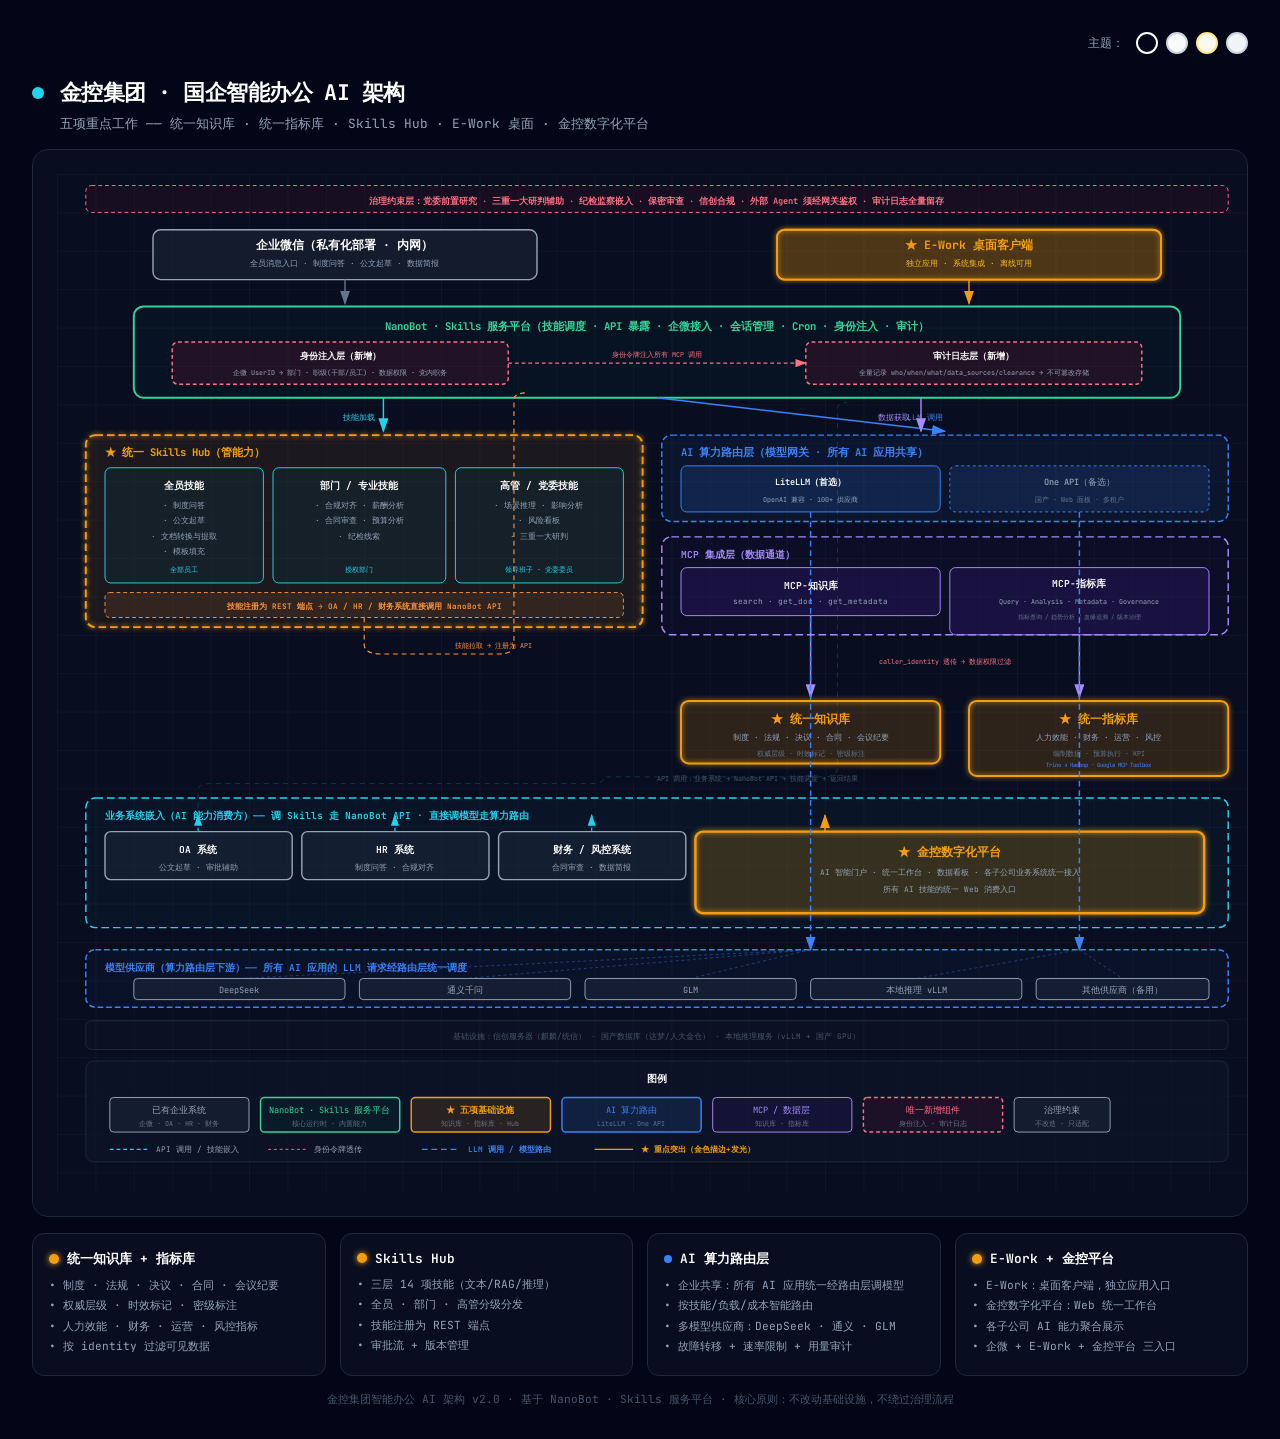
==== AI-Architecture.html @ f09064a0 "更新了架构图" ====
<!DOCTYPE html>
<html lang="zh-CN" data-theme="dark">
<head>
  <meta charset="UTF-8">
  <meta name="viewport" content="width=device-width, initial-scale=1.0">
  <title>金控集团 · 国企智能办公 AI 架构</title>
  <link href="https://fonts.googleapis.com/css2?family=JetBrains+Mono:wght@400;500;600;700&display=swap" rel="stylesheet">
  <style>
    :root {
      --bg: #020617; --bg-card: rgba(15, 23, 42, 0.5); --bg-card-solid: #0f172a;
      --border: #1e293b; --text: #ffffff; --text-secondary: #94a3b8; --text-muted: #475569;
      --svg-filter: none; --card-hover: rgba(30, 41, 59, 0.5);
    }
    [data-theme="light"] {
      --bg: #f8fafc; --bg-card: rgba(255, 255, 255, 0.85); --bg-card-solid: #ffffff;
      --border: #e2e8f0; --text: #1e293b; --text-secondary: #64748b; --text-muted: #94a3b8;
      --svg-filter: invert(1) hue-rotate(180deg) brightness(1.05); --card-hover: rgba(241, 245, 249, 0.8);
    }
    [data-theme="warm"] {
      --bg: #fef7ed; --bg-card: rgba(255, 251, 245, 0.9); --bg-card-solid: #fffbf5;
      --border: #fde68a; --text: #3b2f1e; --text-secondary: #78716c; --text-muted: #a8a29e;
      --svg-filter: invert(1) hue-rotate(170deg) brightness(1.05) saturate(0.85); --card-hover: rgba(253, 230, 138, 0.3);
    }
    [data-theme="cool"] {
      --bg: #f0f4f8; --bg-card: rgba(248, 250, 252, 0.9); --bg-card-solid: #f8fafc;
      --border: #cbd5e1; --text: #1a2a3a; --text-secondary: #64748b; --text-muted: #94a3b8;
      --svg-filter: invert(1) hue-rotate(190deg) brightness(1.05); --card-hover: rgba(203, 213, 225, 0.4);
    }
    @media print {
      :root, [data-theme] {
        --bg: #ffffff; --bg-card: rgba(255, 255, 255, 0.95); --bg-card-solid: #ffffff;
        --border: #d4d4d8; --text: #18181b; --text-secondary: #52525b; --text-muted: #a1a1aa;
        --svg-filter: invert(1) hue-rotate(180deg) brightness(1.08) contrast(0.95);
      }
      body { padding: 0; } .theme-bar { display: none !important; }
    }
    * { margin: 0; padding: 0; box-sizing: border-box; }
    body {
      font-family: 'JetBrains Mono', 'Microsoft YaHei', monospace;
      background: var(--bg); min-height: 100vh; padding: 2rem; color: var(--text);
      transition: background 0.3s, color 0.3s;
    }
    .container { max-width: 1350px; margin: 0 auto; }
    .theme-bar { display: flex; align-items: center; justify-content: flex-end; gap: 0.5rem; margin-bottom: 1.5rem; }
    .theme-bar span { font-size: 0.75rem; color: var(--text-secondary); margin-right: 0.25rem; }
    .theme-btn { width: 22px; height: 22px; border-radius: 50%; border: 2px solid transparent; cursor: pointer; transition: border-color 0.2s, transform 0.2s; padding: 0; }
    .theme-btn:hover { transform: scale(1.15); }
    .theme-btn.active { border-color: var(--text); }
    .theme-btn.dark  { background: #020617; }
    .theme-btn.light { background: #f8fafc; border: 2px solid #cbd5e1; }
    .theme-btn.warm  { background: #fef7ed; border: 2px solid #fde68a; }
    .theme-btn.cool  { background: #f0f4f8; border: 2px solid #cbd5e1; }
    .header { margin-bottom: 1rem; }
    .header-row { display: flex; align-items: center; gap: 1rem; margin-bottom: 0.5rem; }
    .pulse-dot { width: 12px; height: 12px; background: #22d3ee; border-radius: 50%; animation: pulse 2s infinite; }
    @keyframes pulse { 0%, 100% { opacity: 1; } 50% { opacity: 0.5; } }
    h1 { font-size: 1.35rem; font-weight: 700; letter-spacing: -0.025em; }
    .subtitle { color: var(--text-secondary); font-size: 0.8rem; margin-left: 1.75rem; }
    .diagram-container {
      background: var(--bg-card); border-radius: 1rem; border: 1px solid var(--border);
      padding: 1.5rem; overflow-x: auto; transition: background 0.3s, border-color 0.3s;
    }
    .diagram-container svg { width: 100%; min-width: 1200px; display: block; filter: var(--svg-filter); transition: filter 0.4s; }
    .cards { display: grid; grid-template-columns: repeat(4, 1fr); gap: 0.875rem; margin-top: 1rem; }
    .card { background: var(--bg-card); border-radius: 0.75rem; border: 1px solid var(--border); padding: 1rem; transition: background 0.3s, border-color 0.3s; }
    .card:hover { background: var(--card-hover); }
    .card-header { display: flex; align-items: center; gap: 0.5rem; margin-bottom: 0.625rem; }
    .card-dot { width: 8px; height: 8px; border-radius: 50%; flex-shrink: 0; }
    .card-dot.highlight { width: 10px; height: 10px; background: #f59e0b; box-shadow: 0 0 6px #f59e0b; }
    .card-dot.cyan { background: #22d3ee; } .card-dot.emerald { background: #34d399; }
    .card-dot.violet { background: #a78bfa; } .card-dot.orange { background: #fb923c; }
    .card-dot.rose { background: #fb7185; } .card-dot.blue { background: #3b82f6; }
    .card h3 { font-size: 0.8rem; font-weight: 600; }
    .card ul { list-style: none; color: var(--text-secondary); font-size: 0.7rem; }
    .card li { margin-bottom: 0.3rem; line-height: 1.4; }
    .footer { text-align: center; margin-top: 1rem; color: var(--text-muted); font-size: 0.7rem; }
  </style>
</head>
<body>
  <div class="theme-bar">
    <span>主题：</span>
    <button class="theme-btn dark active" onclick="setTheme('dark')" title="深邃黑"></button>
    <button class="theme-btn light"       onclick="setTheme('light')" title="典雅白"></button>
    <button class="theme-btn warm"        onclick="setTheme('warm')" title="暖米白"></button>
    <button class="theme-btn cool"        onclick="setTheme('cool')" title="冷灰白"></button>
  </div>

  <div class="container">
    <div class="header">
      <div class="header-row">
        <div class="pulse-dot"></div>
        <h1>金控集团 · 国企智能办公 AI 架构</h1>
      </div>
      <p class="subtitle">五项重点工作 —— 统一知识库 · 统一指标库 · Skills Hub · E-Work 桌面 · 金控数字化平台</p>
    </div>

    <div class="diagram-container">
      <svg viewBox="0 0 1250 1060">
        <defs>
          <marker id="arrow-slate" markerWidth="10" markerHeight="7" refX="9" refY="3.5" orient="auto"><polygon points="0 0, 10 3.5, 0 7" fill="#64748b"/></marker>
          <marker id="arrow-cyan" markerWidth="10" markerHeight="7" refX="9" refY="3.5" orient="auto"><polygon points="0 0, 10 3.5, 0 7" fill="#22d3ee"/></marker>
          <marker id="arrow-violet" markerWidth="10" markerHeight="7" refX="9" refY="3.5" orient="auto"><polygon points="0 0, 10 3.5, 0 7" fill="#a78bfa"/></marker>
          <marker id="arrow-rose" markerWidth="10" markerHeight="7" refX="9" refY="3.5" orient="auto"><polygon points="0 0, 10 3.5, 0 7" fill="#fb7185"/></marker>
          <marker id="arrow-amber" markerWidth="10" markerHeight="7" refX="9" refY="3.5" orient="auto"><polygon points="0 0, 10 3.5, 0 7" fill="#f59e0b"/></marker>
          <marker id="arrow-blue" markerWidth="10" markerHeight="7" refX="9" refY="3.5" orient="auto"><polygon points="0 0, 10 3.5, 0 7" fill="#3b82f6"/></marker>
          <filter id="glow-amber">
            <feGaussianBlur stdDeviation="3" result="blur"/>
            <feMerge><feMergeNode in="blur"/><feMergeNode in="SourceGraphic"/></feMerge>
          </filter>
          <filter id="glow-blue">
            <feGaussianBlur stdDeviation="3" result="blur"/>
            <feMerge><feMergeNode in="blur"/><feMergeNode in="SourceGraphic"/></feMerge>
          </filter>
          <pattern id="grid" width="40" height="40" patternUnits="userSpaceOnUse">
            <path d="M 40 0 L 0 0 0 40" fill="none" stroke="#1e293b" stroke-width="0.5"/>
          </pattern>
        </defs>
        <rect width="100%" height="100%" fill="url(#grid)"/>

        <!-- ============================================================
             LAYER 0: 治理层
             ============================================================ -->
        <rect x="30" y="12" width="1190" height="28" rx="6" fill="rgba(136, 19, 55, 0.12)" stroke="#fb7185" stroke-width="1" stroke-dasharray="4,3"/>
        <text x="625" y="31" fill="#fb7185" font-size="9" font-weight="600" text-anchor="middle">治理约束层：党委前置研究 · 三重一大研判辅助 · 纪检监察嵌入 · 保密审查 · 信创合规 · 外部 Agent 须经网关鉴权 · 审计日志全量留存</text>

        <!-- ============================================================
             LAYER 1: 双入口
             ============================================================ -->
        <rect x="100" y="58" width="400" height="52" rx="8" fill="rgba(30, 41, 59, 0.5)" stroke="#94a3b8" stroke-width="1.5"/>
        <text x="300" y="78" fill="white" font-size="12" font-weight="600" text-anchor="middle">企业微信（私有化部署 · 内网）</text>
        <text x="300" y="96" fill="#94a3b8" font-size="8" text-anchor="middle">全员消息入口 · 制度问答 · 公文起草 · 数据简报</text>

        <rect x="750" y="58" width="400" height="52" rx="8" fill="rgba(245, 158, 11, 0.12)" stroke="#f59e0b" stroke-width="2" filter="url(#glow-amber)"/>
        <rect x="750" y="58" width="400" height="52" rx="8" fill="rgba(245, 158, 11, 0.08)" stroke="#f59e0b" stroke-width="2"/>
        <text x="950" y="78" fill="#f59e0b" font-size="12" font-weight="700" text-anchor="middle">★ E-Work 桌面客户端</text>
        <text x="950" y="96" fill="#fbbf24" font-size="8" text-anchor="middle">独立应用 · 系统集成 · 离线可用</text>

        <line x1="300" y1="110" x2="300" y2="135" stroke="#64748b" stroke-width="1.5" marker-end="url(#arrow-slate)"/>
        <line x1="950" y1="110" x2="950" y2="135" stroke="#f59e0b" stroke-width="1.5" marker-end="url(#arrow-amber)"/>

        <!-- ============================================================
             LAYER 2: NanoBot · Skills 服务平台
             ============================================================ -->
        <rect x="80" y="138" width="1090" height="95" rx="10" fill="rgba(6, 78, 59, 0.08)" stroke="#34d399" stroke-width="2"/>
        <text x="625" y="162" fill="#34d399" font-size="11" font-weight="700" text-anchor="middle">NanoBot · Skills 服务平台（技能调度 · API 暴露 · 企微接入 · 会话管理 · Cron · 身份注入 · 审计）</text>

        <rect x="120" y="175" width="350" height="44" rx="6" fill="rgba(136, 19, 55, 0.2)" stroke="#fb7185" stroke-width="1.5" stroke-dasharray="4,3"/>
        <text x="295" y="193" fill="white" font-size="9" font-weight="600" text-anchor="middle">身份注入层（新增）</text>
        <text x="295" y="209" fill="#94a3b8" font-size="7" text-anchor="middle">企微 UserID → 部门 · 职级(干部/员工) · 数据权限 · 党内职务</text>

        <rect x="780" y="175" width="350" height="44" rx="6" fill="rgba(136, 19, 55, 0.2)" stroke="#fb7185" stroke-width="1.5" stroke-dasharray="4,3"/>
        <text x="955" y="193" fill="white" font-size="9" font-weight="600" text-anchor="middle">审计日志层（新增）</text>
        <text x="955" y="209" fill="#94a3b8" font-size="7" text-anchor="middle">全量记录 who/when/what/data_sources/clearance → 不可篡改存储</text>

        <line x1="470" y1="197" x2="780" y2="197" stroke="#fb7185" stroke-width="1.2" stroke-dasharray="4,3" marker-end="url(#arrow-rose)"/>
        <text x="625" y="191" fill="#fb7185" font-size="7" text-anchor="middle">身份令牌注入所有 MCP 调用</text>

        <!-- ============================================================
             BRANCH ARROWS FROM NANOBOT
             ============================================================ -->
        <!-- 左: 技能加载 -->
        <line x1="340" y1="233" x2="340" y2="268" stroke="#22d3ee" stroke-width="1.5" marker-end="url(#arrow-cyan)"/>
        <text x="298" y="256" fill="#22d3ee" font-size="8">技能加载</text>

        <!-- 中: LLM 调用（路由到算力路由层） -->
        <line x1="625" y1="233" x2="925" y2="268" stroke="#3b82f6" stroke-width="1.5" marker-end="url(#arrow-blue)"/>
        <text x="885" y="256" fill="#3b82f6" font-size="8">LLM 调用</text>

        <!-- 右: 数据获取 -->
        <line x1="900" y1="233" x2="900" y2="268" stroke="#a78bfa" stroke-width="1.5" marker-end="url(#arrow-violet)"/>
        <text x="855" y="256" fill="#a78bfa" font-size="8">数据获取</text>

        <!-- ============================================================
             LAYER 3: 三大基础设施列
             ============================================================ -->

        <!-- === LEFT: Skills Hub === -->
        <rect x="30" y="272" width="580" height="200" rx="10" fill="rgba(245, 158, 11, 0.04)" stroke="#f59e0b" stroke-width="2" stroke-dasharray="8,4" filter="url(#glow-amber)"/>
        <text x="50" y="294" fill="#f59e0b" font-size="11" font-weight="700">★ 统一 Skills Hub（管能力）</text>

        <rect x="50" y="306" width="165" height="120" rx="6" fill="rgba(8, 51, 68, 0.3)" stroke="#22d3ee" stroke-width="1"/>
        <text x="132" y="328" fill="white" font-size="10" font-weight="600" text-anchor="middle">全员技能</text>
        <text x="132" y="348" fill="#94a3b8" font-size="8" text-anchor="middle">· 制度问答</text>
        <text x="132" y="364" fill="#94a3b8" font-size="8" text-anchor="middle">· 公文起草</text>
        <text x="132" y="380" fill="#94a3b8" font-size="8" text-anchor="middle">· 文档转换与提取</text>
        <text x="132" y="396" fill="#94a3b8" font-size="8" text-anchor="middle">· 模板填充</text>
        <text x="132" y="415" fill="#22d3ee" font-size="7" text-anchor="middle">全部员工</text>

        <rect x="225" y="306" width="180" height="120" rx="6" fill="rgba(8, 51, 68, 0.3)" stroke="#22d3ee" stroke-width="1"/>
        <text x="315" y="328" fill="white" font-size="10" font-weight="600" text-anchor="middle">部门 / 专业技能</text>
        <text x="315" y="348" fill="#94a3b8" font-size="8" text-anchor="middle">· 合规对齐 · 薪酬分析</text>
        <text x="315" y="364" fill="#94a3b8" font-size="8" text-anchor="middle">· 合同审查 · 预算分析</text>
        <text x="315" y="380" fill="#94a3b8" font-size="8" text-anchor="middle">· 纪检线索</text>
        <text x="315" y="415" fill="#22d3ee" font-size="7" text-anchor="middle">授权部门</text>

        <rect x="415" y="306" width="175" height="120" rx="6" fill="rgba(8, 51, 68, 0.3)" stroke="#22d3ee" stroke-width="1"/>
        <text x="502" y="328" fill="white" font-size="10" font-weight="600" text-anchor="middle">高管 / 党委技能</text>
        <text x="502" y="348" fill="#94a3b8" font-size="8" text-anchor="middle">· 场景推理 · 影响分析</text>
        <text x="502" y="364" fill="#94a3b8" font-size="8" text-anchor="middle">· 风险看板</text>
        <text x="502" y="380" fill="#94a3b8" font-size="8" text-anchor="middle">· 三重一大研判</text>
        <text x="502" y="415" fill="#22d3ee" font-size="7" text-anchor="middle">领导班子 · 党委委员</text>

        <rect x="50" y="436" width="540" height="26" rx="5" fill="rgba(251, 146, 60, 0.1)" stroke="#fb923c" stroke-width="1" stroke-dasharray="4,3"/>
        <text x="320" y="453" fill="#fb923c" font-size="8" font-weight="600" text-anchor="middle">技能注册为 REST 端点 → OA / HR / 财务系统直接调用 NanoBot API</text>

        <!-- === CENTER: AI 算力路由层 === -->
        <rect x="630" y="272" width="590" height="90" rx="10" fill="rgba(59, 130, 246, 0.06)" stroke="#3b82f6" stroke-width="1.5" stroke-dasharray="6,3"/>
        <text x="650" y="294" fill="#3b82f6" font-size="11" font-weight="600">AI 算力路由层（模型网关 · 所有 AI 应用共享）</text>

        <!-- 路由内部 -->
        <rect x="650" y="304" width="270" height="48" rx="6" fill="rgba(59, 130, 246, 0.15)" stroke="#3b82f6" stroke-width="1"/>
        <text x="785" y="324" fill="white" font-size="9" font-weight="600" text-anchor="middle">LiteLLM（首选）</text>
        <text x="785" y="342" fill="#94a3b8" font-size="7" text-anchor="middle">OpenAI 兼容 · 100+ 供应商</text>

        <rect x="930" y="304" width="270" height="48" rx="6" fill="rgba(59, 130, 246, 0.12)" stroke="#3b82f6" stroke-width="1" stroke-dasharray="3,3"/>
        <text x="1065" y="324" fill="#94a3b8" font-size="9" font-weight="500" text-anchor="middle">One API（备选）</text>
        <text x="1065" y="342" fill="#64748b" font-size="7" text-anchor="middle">国产 · Web 面板 · 多租户</text>

        <!-- === RIGHT: MCP 集成层 === -->
        <rect x="630" y="378" width="590" height="102" rx="10" fill="rgba(76, 29, 149, 0.06)" stroke="#a78bfa" stroke-width="1.5" stroke-dasharray="8,4"/>
        <text x="650" y="400" fill="#a78bfa" font-size="10" font-weight="600">MCP 集成层（数据通道）</text>

        <rect x="650" y="410" width="270" height="50" rx="6" fill="rgba(76, 29, 149, 0.22)" stroke="#a78bfa" stroke-width="1"/>
        <text x="785" y="432" fill="white" font-size="10" font-weight="600" text-anchor="middle">MCP-知识库</text>
        <text x="785" y="448" fill="#94a3b8" font-size="8" text-anchor="middle">search · get_doc · get_metadata</text>

        <rect x="930" y="410" width="270" height="70" rx="6" fill="rgba(76, 29, 149, 0.22)" stroke="#a78bfa" stroke-width="1"/>
        <text x="1065" y="430" fill="white" font-size="10" font-weight="600" text-anchor="middle">MCP-指标库</text>
        <text x="1065" y="448" fill="#94a3b8" font-size="7" text-anchor="middle">Query · Analysis · Metadata · Governance</text>
        <text x="1065" y="464" fill="#64748b" font-size="6" text-anchor="middle">指标查询 / 趋势分析 / 血缘追溯 / 版本治理</text>

        <line x1="785" y1="460" x2="785" y2="545" stroke="#a78bfa" stroke-width="1.5" marker-end="url(#arrow-violet)"/>
        <line x1="1065" y1="480" x2="1065" y2="545" stroke="#a78bfa" stroke-width="1.5" marker-end="url(#arrow-violet)"/>
        <text x="925" y="510" fill="#fb7185" font-size="7" text-anchor="middle">caller_identity 透传 → 数据权限过滤</text>

        <!-- === 知识库 + 指标库 === -->
        <rect x="650" y="549" width="270" height="65" rx="8" fill="rgba(245, 158, 11, 0.08)" stroke="#f59e0b" stroke-width="2" filter="url(#glow-amber)"/>
        <text x="785" y="572" fill="#f59e0b" font-size="12" font-weight="700" text-anchor="middle">★ 统一知识库</text>
        <text x="785" y="590" fill="#94a3b8" font-size="8" text-anchor="middle">制度 · 法规 · 决议 · 合同 · 会议纪要</text>
        <text x="785" y="606" fill="#64748b" font-size="7" text-anchor="middle">权威层级 · 时效标记 · 密级标注</text>

        <rect x="950" y="549" width="270" height="78" rx="8" fill="rgba(245, 158, 11, 0.08)" stroke="#f59e0b" stroke-width="2" filter="url(#glow-amber)"/>
        <text x="1085" y="572" fill="#f59e0b" font-size="12" font-weight="700" text-anchor="middle">★ 统一指标库</text>
        <text x="1085" y="590" fill="#94a3b8" font-size="8" text-anchor="middle">人力效能 · 财务 · 运营 · 风控</text>
        <text x="1085" y="606" fill="#64748b" font-size="7" text-anchor="middle">编制数据 · 预算执行 · KPI</text>
        <text x="1085" y="618" fill="#3b82f6" font-size="6" text-anchor="middle">Trino → Hadoop · Google MCP Toolbox</text>

        <!-- Skills Hub → NanoBot 回连 -->
        <path d="M 320 462 L 320 490 Q 320 500 338 500 L 460 500 Q 476 500 476 490 L 476 235 Q 476 228 490 228" fill="none" stroke="#fb923c" stroke-width="1.2" stroke-dasharray="5,4"/>
        <text x="415" y="494" fill="#fb923c" font-size="7">技能拉取 → 注册为 API</text>

        <!-- ============================================================
             LAYER 4: 业务系统嵌入（AI 消费者）
             ============================================================ -->
        <rect x="30" y="650" width="1190" height="135" rx="10" fill="rgba(34, 211, 238, 0.03)" stroke="#22d3ee" stroke-width="1.5" stroke-dasharray="8,4"/>
        <text x="50" y="672" fill="#22d3ee" font-size="10" font-weight="600">业务系统嵌入（AI 能力消费方）—— 调 Skills 走 NanoBot API · 直接调模型走算力路由</text>

        <rect x="50" y="685" width="195" height="50" rx="6" fill="rgba(30, 41, 59, 0.5)" stroke="#94a3b8" stroke-width="1.5"/>
        <text x="147" y="707" fill="white" font-size="10" font-weight="600" text-anchor="middle">OA 系统</text>
        <text x="147" y="725" fill="#94a3b8" font-size="8" text-anchor="middle">公文起草 · 审批辅助</text>

        <rect x="255" y="685" width="195" height="50" rx="6" fill="rgba(30, 41, 59, 0.5)" stroke="#94a3b8" stroke-width="1.5"/>
        <text x="352" y="707" fill="white" font-size="10" font-weight="600" text-anchor="middle">HR 系统</text>
        <text x="352" y="725" fill="#94a3b8" font-size="8" text-anchor="middle">制度问答 · 合规对齐</text>

        <rect x="460" y="685" width="195" height="50" rx="6" fill="rgba(30, 41, 59, 0.5)" stroke="#94a3b8" stroke-width="1.5"/>
        <text x="557" y="707" fill="white" font-size="10" font-weight="600" text-anchor="middle">财务 / 风控系统</text>
        <text x="557" y="725" fill="#94a3b8" font-size="8" text-anchor="middle">合同审查 · 数据简报</text>

        <rect x="665" y="685" width="530" height="85" rx="8" fill="rgba(245, 158, 11, 0.1)" stroke="#f59e0b" stroke-width="2.5" filter="url(#glow-amber)"/>
        <text x="930" y="710" fill="#f59e0b" font-size="13" font-weight="700" text-anchor="middle">★ 金控数字化平台</text>
        <text x="930" y="730" fill="#94a3b8" font-size="8" text-anchor="middle">AI 智能门户 · 统一工作台 · 数据看板 · 各子公司业务系统统一接入</text>
        <text x="930" y="748" fill="#94a3b8" font-size="8" text-anchor="middle">所有 AI 技能的统一 Web 消费入口</text>

        <!-- 业务系统 → NanoBot API 箭头 -->
        <line x1="147" y1="685" x2="147" y2="668" stroke="#22d3ee" stroke-width="1.2" stroke-dasharray="4,3" marker-end="url(#arrow-cyan)"/>
        <line x1="352" y1="685" x2="352" y2="668" stroke="#22d3ee" stroke-width="1.2" stroke-dasharray="4,3" marker-end="url(#arrow-cyan)"/>
        <line x1="557" y1="685" x2="557" y2="668" stroke="#22d3ee" stroke-width="1.2" stroke-dasharray="4,3" marker-end="url(#arrow-cyan)"/>

        <!-- 金控平台 → NanoBot API -->
        <line x1="800" y1="685" x2="800" y2="668" stroke="#f59e0b" stroke-width="1.5" stroke-dasharray="4,3" marker-end="url(#arrow-amber)"/>

        <!-- API 调用路径说明 -->
        <path d="M 147 660 L 147 642 Q 147 635 160 635 L 557 635 Q 570 635 570 628 L 800 628 Q 813 628 813 618 L 813 245 Q 813 238 823 238" fill="none" stroke="#22d3ee" stroke-width="0.8" stroke-dasharray="5,5" opacity="0.25"/>
        <text x="625" y="632" fill="#475569" font-size="7">API 调用：业务系统 → NanoBot API → 技能调度 → 返回结果</text>

        <!-- ============================================================
             LAYER 5: 算力路由层 → 模型后端
             ============================================================ -->
        <rect x="30" y="808" width="1190" height="60" rx="10" fill="rgba(59, 130, 246, 0.04)" stroke="#3b82f6" stroke-width="1.5" stroke-dasharray="6,3"/>
        <text x="50" y="830" fill="#3b82f6" font-size="10" font-weight="600">模型供应商（算力路由层下游）—— 所有 AI 应用的 LLM 请求经路由层统一调度</text>

        <!-- 从算力路由层下来的箭头 -->
        <line x1="785" y1="352" x2="785" y2="808" stroke="#3b82f6" stroke-width="1.5" stroke-dasharray="6,4" marker-end="url(#arrow-blue)"/>
        <line x1="1065" y1="352" x2="1065" y2="808" stroke="#3b82f6" stroke-width="1.5" stroke-dasharray="6,4" marker-end="url(#arrow-blue)"/>

        <rect x="80" y="838" width="220" height="22" rx="4" fill="rgba(30, 41, 59, 0.5)" stroke="#94a3b8" stroke-width="1"/>
        <text x="190" y="853" fill="#94a3b8" font-size="9" text-anchor="middle">DeepSeek</text>

        <rect x="315" y="838" width="220" height="22" rx="4" fill="rgba(30, 41, 59, 0.5)" stroke="#94a3b8" stroke-width="1"/>
        <text x="425" y="853" fill="#94a3b8" font-size="9" text-anchor="middle">通义千问</text>

        <rect x="550" y="838" width="220" height="22" rx="4" fill="rgba(30, 41, 59, 0.5)" stroke="#94a3b8" stroke-width="1"/>
        <text x="660" y="853" fill="#94a3b8" font-size="9" text-anchor="middle">GLM</text>

        <rect x="785" y="838" width="220" height="22" rx="4" fill="rgba(30, 41, 59, 0.5)" stroke="#94a3b8" stroke-width="1"/>
        <text x="895" y="853" fill="#94a3b8" font-size="9" text-anchor="middle">本地推理 vLLM</text>

        <rect x="1020" y="838" width="180" height="22" rx="4" fill="rgba(30, 41, 59, 0.5)" stroke="#94a3b8" stroke-width="1"/>
        <text x="1110" y="853" fill="#94a3b8" font-size="9" text-anchor="middle">其他供应商（备用）</text>

        <!-- 路由层与模型间的细分连线 -->
        <line x1="785" y1="808" x2="190" y2="838" stroke="#3b82f6" stroke-width="0.8" stroke-dasharray="3,3" opacity="0.5"/>
        <line x1="785" y1="808" x2="425" y2="838" stroke="#3b82f6" stroke-width="0.8" stroke-dasharray="3,3" opacity="0.5"/>
        <line x1="785" y1="808" x2="660" y2="838" stroke="#3b82f6" stroke-width="0.8" stroke-dasharray="3,3" opacity="0.5"/>
        <line x1="1065" y1="808" x2="895" y2="838" stroke="#3b82f6" stroke-width="0.8" stroke-dasharray="3,3" opacity="0.5"/>
        <line x1="1065" y1="808" x2="1110" y2="838" stroke="#3b82f6" stroke-width="0.8" stroke-dasharray="3,3" opacity="0.5"/>

        <!-- ============================================================
             LAYER 6: 底层基础设施
             ============================================================ -->
        <rect x="30" y="882" width="1190" height="30" rx="6" fill="rgba(15, 23, 42, 0.4)" stroke="#1e293b" stroke-width="1"/>
        <text x="625" y="901" fill="#475569" font-size="8" text-anchor="middle">基础设施：信创服务器（麒麟/统信） · 国产数据库（达梦/人大金仓） · 本地推理服务（vLLM + 国产 GPU）</text>

        <!-- ============================================================
             LEGEND
             ============================================================ -->
        <rect x="30" y="924" width="1190" height="105" rx="8" fill="rgba(15, 23, 42, 0.5)" stroke="#1e293b" stroke-width="1"/>
        <text x="625" y="946" fill="white" font-size="10" font-weight="600" text-anchor="middle">图例</text>

        <rect x="55" y="962" width="145" height="36" rx="4" fill="rgba(30, 41, 59, 0.5)" stroke="#94a3b8" stroke-width="1"/>
        <text x="127" y="978" fill="#94a3b8" font-size="9" text-anchor="middle">已有企业系统</text>
        <text x="127" y="992" fill="#64748b" font-size="7" text-anchor="middle">企微 · OA · HR · 财务</text>

        <rect x="212" y="962" width="145" height="36" rx="4" fill="rgba(6, 78, 59, 0.15)" stroke="#34d399" stroke-width="1.5"/>
        <text x="284" y="978" fill="#34d399" font-size="9" text-anchor="middle">NanoBot · Skills 服务平台</text>
        <text x="284" y="992" fill="#64748b" font-size="7" text-anchor="middle">核心运行时 · 内置能力</text>

        <rect x="369" y="962" width="145" height="36" rx="4" fill="rgba(245, 158, 11, 0.12)" stroke="#f59e0b" stroke-width="1.5"/>
        <text x="441" y="978" fill="#f59e0b" font-size="9" font-weight="600" text-anchor="middle">★ 五项基础设施</text>
        <text x="441" y="992" fill="#64748b" font-size="7" text-anchor="middle">知识库 · 指标库 · Hub</text>

        <rect x="526" y="962" width="145" height="36" rx="4" fill="rgba(59, 130, 246, 0.12)" stroke="#3b82f6" stroke-width="1.5"/>
        <text x="598" y="978" fill="#3b82f6" font-size="9" text-anchor="middle">AI 算力路由</text>
        <text x="598" y="992" fill="#64748b" font-size="7" text-anchor="middle">LiteLLM · One API</text>

        <rect x="683" y="962" width="145" height="36" rx="4" fill="rgba(76, 29, 149, 0.15)" stroke="#a78bfa" stroke-width="1"/>
        <text x="755" y="978" fill="#a78bfa" font-size="9" text-anchor="middle">MCP / 数据层</text>
        <text x="755" y="992" fill="#64748b" font-size="7" text-anchor="middle">知识库 · 指标库</text>

        <rect x="840" y="962" width="145" height="36" rx="4" fill="rgba(136, 19, 55, 0.15)" stroke="#fb7185" stroke-width="1.5" stroke-dasharray="4,3"/>
        <text x="912" y="978" fill="#fb7185" font-size="9" text-anchor="middle">唯一新增组件</text>
        <text x="912" y="992" fill="#64748b" font-size="7" text-anchor="middle">身份注入 · 审计日志</text>

        <rect x="997" y="962" width="100" height="36" rx="4" fill="rgba(30, 41, 59, 0.5)" stroke="#94a3b8" stroke-width="1"/>
        <text x="1047" y="978" fill="#94a3b8" font-size="9" text-anchor="middle">治理约束</text>
        <text x="1047" y="992" fill="#64748b" font-size="7" text-anchor="middle">不改造 · 只适配</text>

        <!-- 线型说明 -->
        <line x1="55" y1="1016" x2="95" y2="1016" stroke="#22d3ee" stroke-width="1.2" stroke-dasharray="4,3"/>
        <text x="103" y="1019" fill="#94a3b8" font-size="8">API 调用 / 技能嵌入</text>
        <line x1="220" y1="1016" x2="260" y2="1016" stroke="#fb7185" stroke-width="1" stroke-dasharray="3,3"/>
        <text x="268" y="1019" fill="#94a3b8" font-size="8">身份令牌透传</text>
        <line x1="380" y1="1016" x2="420" y2="1016" stroke="#3b82f6" stroke-width="1.5" stroke-dasharray="6,4"/>
        <text x="428" y="1019" fill="#3b82f6" font-size="8" font-weight="600">LLM 调用 / 模型路由</text>
        <line x1="560" y1="1016" x2="600" y2="1016" stroke="#f59e0b" stroke-width="1.5"/>
        <text x="608" y="1019" fill="#f59e0b" font-size="8" font-weight="600">★ 重点突出（金色描边+发光）</text>
      </svg>
    </div>

    <!-- Info Cards -->
    <div class="cards">
      <div class="card">
        <div class="card-header">
          <div class="card-dot highlight"></div>
          <h3>统一知识库 + 指标库</h3>
        </div>
        <ul>
          <li>• 制度 · 法规 · 决议 · 合同 · 会议纪要</li>
          <li>• 权威层级 · 时效标记 · 密级标注</li>
          <li>• 人力效能 · 财务 · 运营 · 风控指标</li>
          <li>• 按 identity 过滤可见数据</li>
        </ul>
      </div>

      <div class="card">
        <div class="card-header">
          <div class="card-dot highlight"></div>
          <h3>Skills Hub</h3>
        </div>
        <ul>
          <li>• 三层 14 项技能（文本/RAG/推理）</li>
          <li>• 全员 · 部门 · 高管分级分发</li>
          <li>• 技能注册为 REST 端点</li>
          <li>• 审批流 + 版本管理</li>
        </ul>
      </div>

      <div class="card">
        <div class="card-header">
          <div class="card-dot blue"></div>
          <h3>AI 算力路由层</h3>
        </div>
        <ul>
          <li>• 企业共享：所有 AI 应用统一经路由层调模型</li>
          <li>• 按技能/负载/成本智能路由</li>
          <li>• 多模型供应商：DeepSeek · 通义 · GLM</li>
          <li>• 故障转移 + 速率限制 + 用量审计</li>
        </ul>
      </div>

      <div class="card">
        <div class="card-header">
          <div class="card-dot highlight"></div>
          <h3>E-Work + 金控平台</h3>
        </div>
        <ul>
          <li>• E-Work：桌面客户端，独立应用入口</li>
          <li>• 金控数字化平台：Web 统一工作台</li>
          <li>• 各子公司 AI 能力聚合展示</li>
          <li>• 企微 + E-Work + 金控平台 三入口</li>
        </ul>
      </div>
    </div>

    <p class="footer">
      金控集团智能办公 AI 架构 v2.0 · 基于 NanoBot · Skills 服务平台 · 核心原则：不改动基础设施，不绕过治理流程
    </p>
  </div>

  <script>
    function setTheme(n){document.documentElement.setAttribute('data-theme',n);document.querySelectorAll('.theme-btn').forEach(b=>b.classList.remove('active'));document.querySelector(`.theme-btn.${n}`).classList.add('active');}
  </script>
</body>
</html>
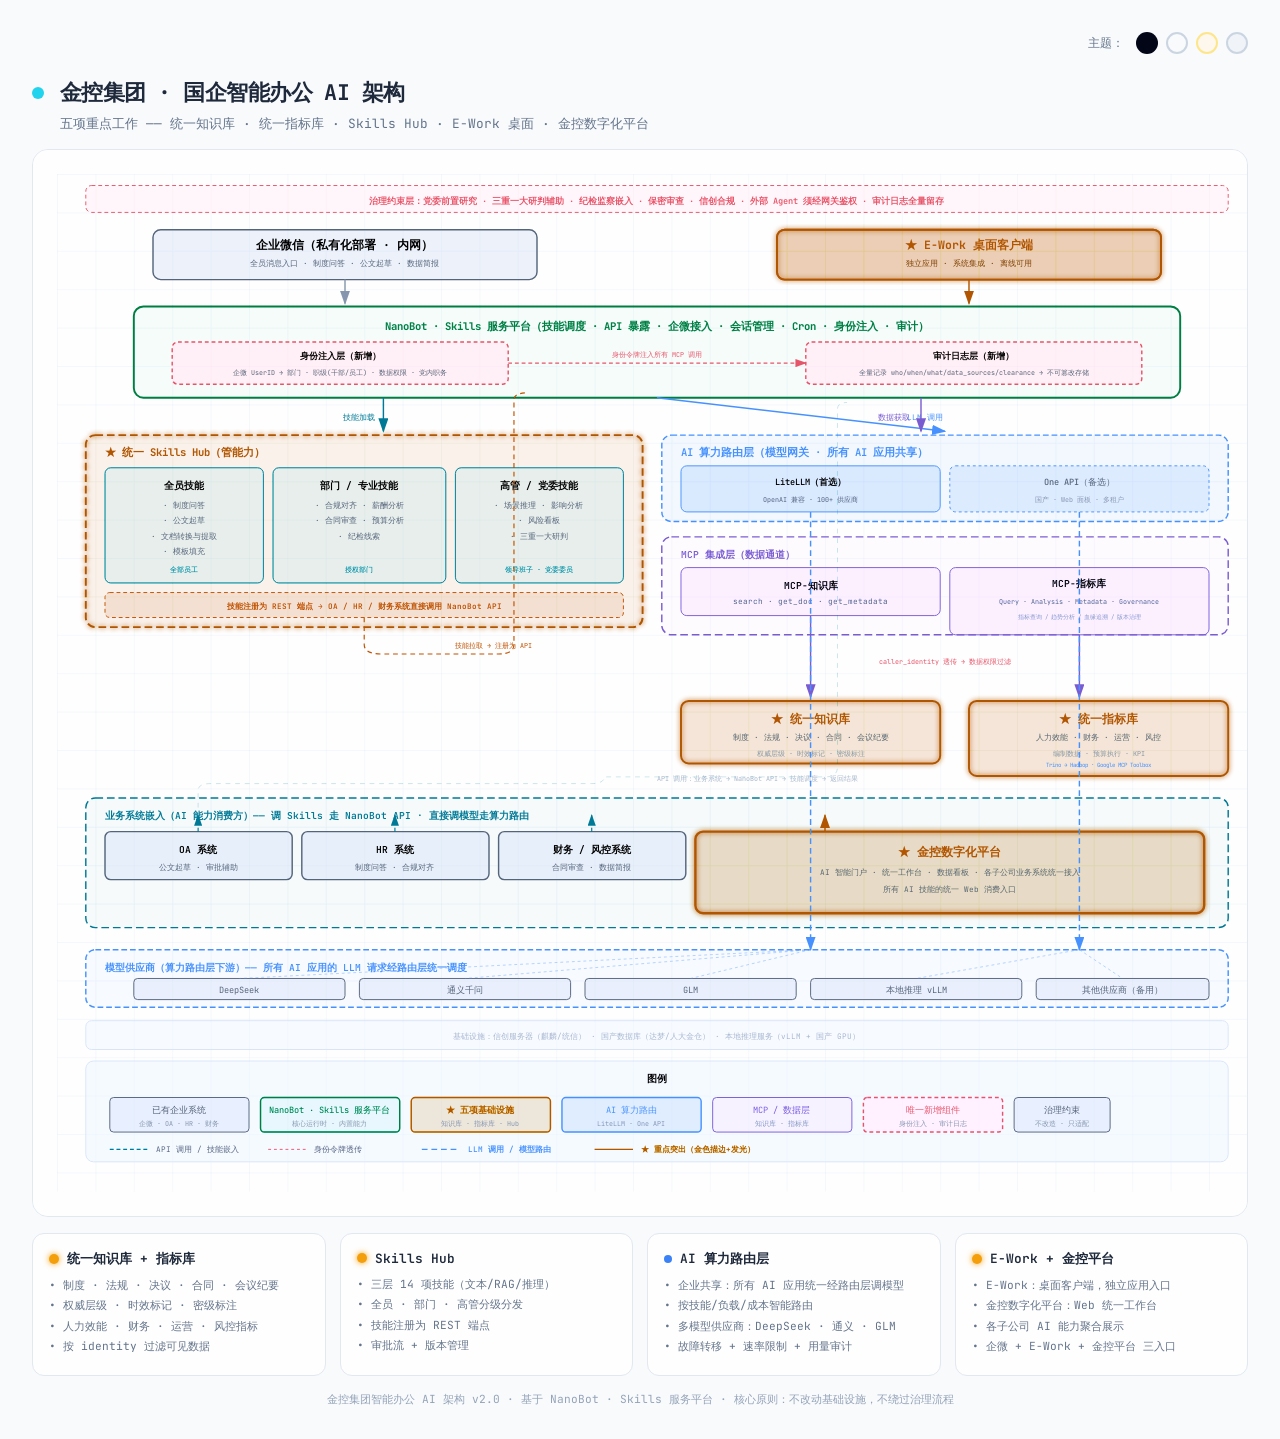
==== commit 2f4f35e5: "- **新增文档：** AI Engineering · Prompt → Context → Harness → Loop ([AI-Engineering.html](AI-Engineering" ====
--- a/AI-Architecture.html
+++ b/AI-Architecture.html
@@ -1,5 +1,5 @@
 <!DOCTYPE html>
-<html lang="zh-CN" data-theme="dark">
+<html lang="zh-CN" data-theme="light">
 <head>
   <meta charset="UTF-8">
   <meta name="viewport" content="width=device-width, initial-scale=1.0">
@@ -79,8 +79,8 @@
 <body>
   <div class="theme-bar">
     <span>主题：</span>
-    <button class="theme-btn dark active" onclick="setTheme('dark')" title="深邃黑"></button>
-    <button class="theme-btn light"       onclick="setTheme('light')" title="典雅白"></button>
+    <button class="theme-btn dark" onclick="setTheme('dark')" title="深邃黑"></button>
+    <button class="theme-btn light active" onclick="setTheme('light')" title="典雅白"></button>
     <button class="theme-btn warm"        onclick="setTheme('warm')" title="暖米白"></button>
     <button class="theme-btn cool"        onclick="setTheme('cool')" title="冷灰白"></button>
   </div>
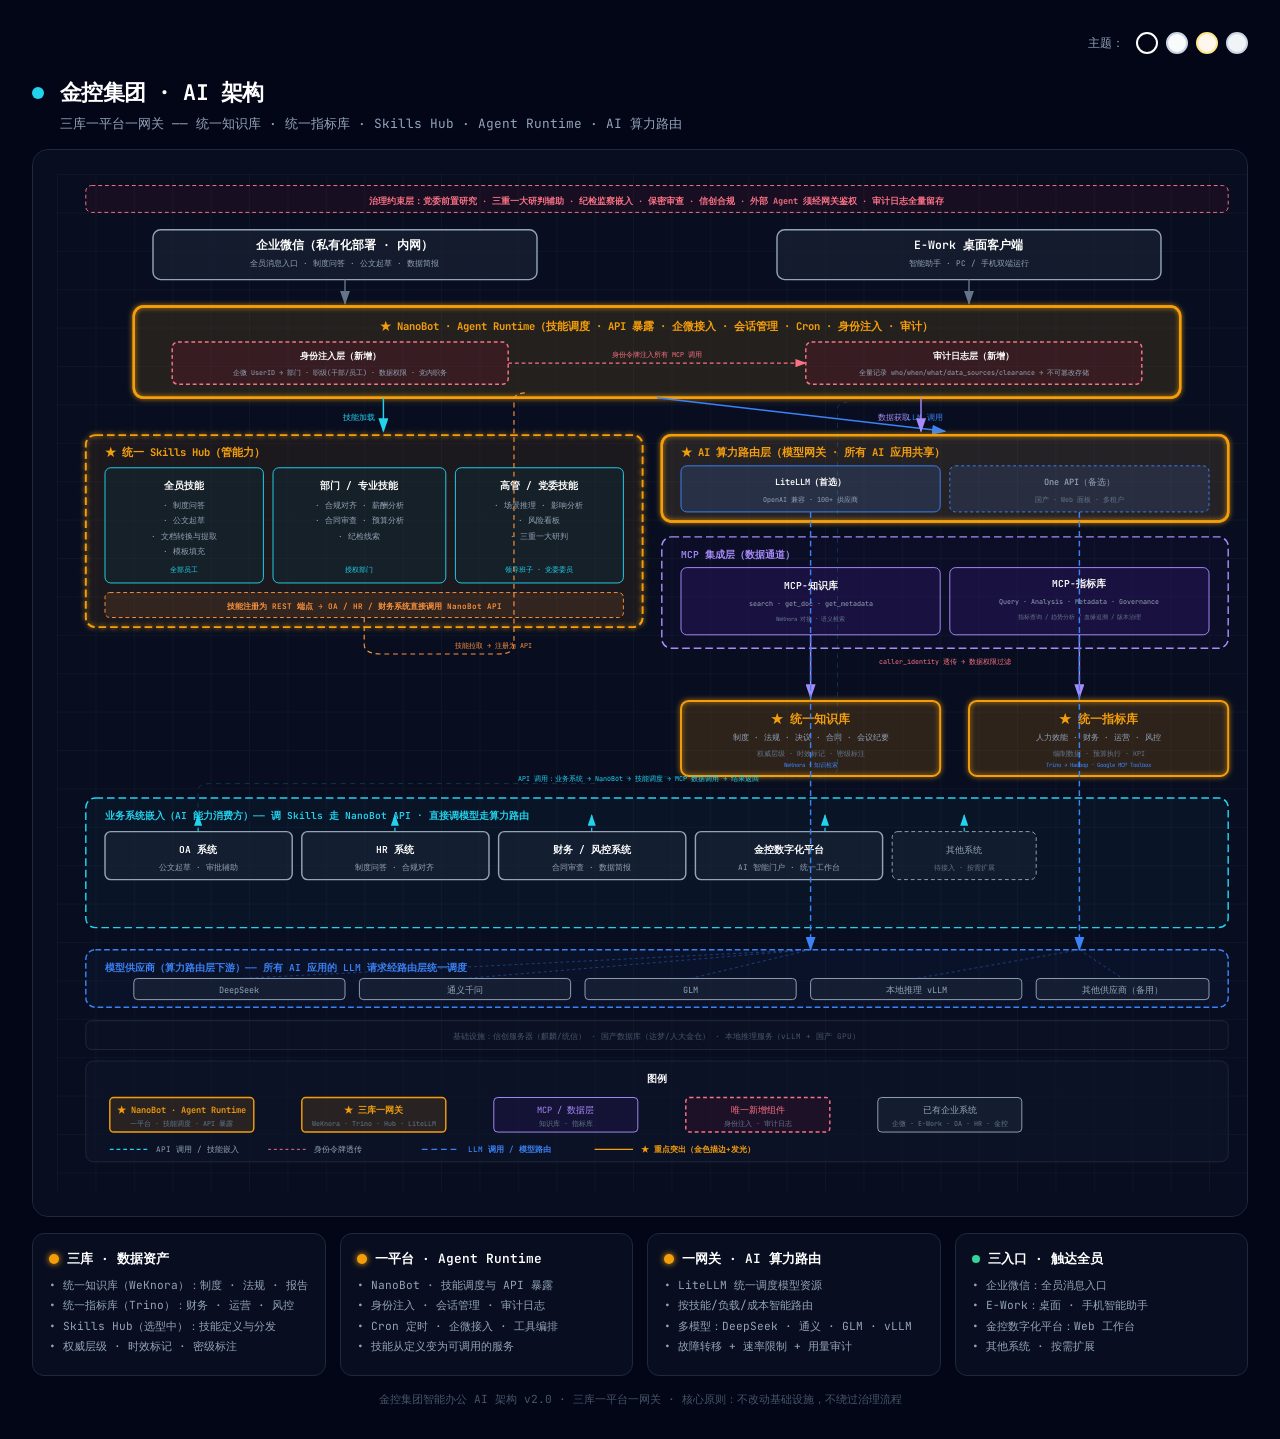
==== commit b268b71d: "更新架构" ====
--- a/AI-Architecture.html
+++ b/AI-Architecture.html
@@ -1,9 +1,9 @@
 <!DOCTYPE html>
-<html lang="zh-CN" data-theme="light">
+<html lang="zh-CN" data-theme="dark">
 <head>
   <meta charset="UTF-8">
   <meta name="viewport" content="width=device-width, initial-scale=1.0">
-  <title>金控集团 · 国企智能办公 AI 架构</title>
+  <title>金控集团 · AI 架构</title>
   <link href="https://fonts.googleapis.com/css2?family=JetBrains+Mono:wght@400;500;600;700&display=swap" rel="stylesheet">
   <style>
     :root {
@@ -79,8 +79,8 @@
 <body>
   <div class="theme-bar">
     <span>主题：</span>
-    <button class="theme-btn dark" onclick="setTheme('dark')" title="深邃黑"></button>
-    <button class="theme-btn light active" onclick="setTheme('light')" title="典雅白"></button>
+    <button class="theme-btn dark active" onclick="setTheme('dark')" title="深邃黑"></button>
+    <button class="theme-btn light"       onclick="setTheme('light')" title="典雅白"></button>
     <button class="theme-btn warm"        onclick="setTheme('warm')" title="暖米白"></button>
     <button class="theme-btn cool"        onclick="setTheme('cool')" title="冷灰白"></button>
   </div>
@@ -89,9 +89,9 @@
     <div class="header">
       <div class="header-row">
         <div class="pulse-dot"></div>
-        <h1>金控集团 · 国企智能办公 AI 架构</h1>
+        <h1>金控集团 · AI 架构</h1>
       </div>
-      <p class="subtitle">五项重点工作 —— 统一知识库 · 统一指标库 · Skills Hub · E-Work 桌面 · 金控数字化平台</p>
+      <p class="subtitle">三库一平台一网关 —— 统一知识库 · 统一指标库 · Skills Hub · Agent Runtime · AI 算力路由</p>
     </div>
 
     <div class="diagram-container">
@@ -130,19 +130,19 @@
         <text x="300" y="78" fill="white" font-size="12" font-weight="600" text-anchor="middle">企业微信（私有化部署 · 内网）</text>
         <text x="300" y="96" fill="#94a3b8" font-size="8" text-anchor="middle">全员消息入口 · 制度问答 · 公文起草 · 数据简报</text>
 
-        <rect x="750" y="58" width="400" height="52" rx="8" fill="rgba(245, 158, 11, 0.12)" stroke="#f59e0b" stroke-width="2" filter="url(#glow-amber)"/>
-        <rect x="750" y="58" width="400" height="52" rx="8" fill="rgba(245, 158, 11, 0.08)" stroke="#f59e0b" stroke-width="2"/>
-        <text x="950" y="78" fill="#f59e0b" font-size="12" font-weight="700" text-anchor="middle">★ E-Work 桌面客户端</text>
-        <text x="950" y="96" fill="#fbbf24" font-size="8" text-anchor="middle">独立应用 · 系统集成 · 离线可用</text>
+        <rect x="750" y="58" width="400" height="52" rx="8" fill="rgba(30, 41, 59, 0.5)" stroke="#94a3b8" stroke-width="1.5"/>
+        <text x="950" y="78" fill="white" font-size="12" font-weight="600" text-anchor="middle">E-Work 桌面客户端</text>
+        <text x="950" y="96" fill="#94a3b8" font-size="8" text-anchor="middle">智能助手 · PC / 手机双端运行</text>
 
         <line x1="300" y1="110" x2="300" y2="135" stroke="#64748b" stroke-width="1.5" marker-end="url(#arrow-slate)"/>
-        <line x1="950" y1="110" x2="950" y2="135" stroke="#f59e0b" stroke-width="1.5" marker-end="url(#arrow-amber)"/>
-
-        <!-- ============================================================
-             LAYER 2: NanoBot · Skills 服务平台
-             ============================================================ -->
-        <rect x="80" y="138" width="1090" height="95" rx="10" fill="rgba(6, 78, 59, 0.08)" stroke="#34d399" stroke-width="2"/>
-        <text x="625" y="162" fill="#34d399" font-size="11" font-weight="700" text-anchor="middle">NanoBot · Skills 服务平台（技能调度 · API 暴露 · 企微接入 · 会话管理 · Cron · 身份注入 · 审计）</text>
+        <line x1="950" y1="110" x2="950" y2="135" stroke="#64748b" stroke-width="1.5" marker-end="url(#arrow-slate)"/>
+
+        <!-- ============================================================
+             LAYER 2: NanoBot · Agent Runtime
+             ============================================================ -->
+        <rect x="80" y="138" width="1090" height="95" rx="10" fill="rgba(245, 158, 11, 0.06)" stroke="#f59e0b" stroke-width="2.5" filter="url(#glow-amber)"/>
+        <rect x="80" y="138" width="1090" height="95" rx="10" fill="rgba(6, 78, 59, 0.04)" stroke="#f59e0b" stroke-width="2.5"/>
+        <text x="625" y="162" fill="#f59e0b" font-size="11" font-weight="700" text-anchor="middle">★ NanoBot · Agent Runtime（技能调度 · API 暴露 · 企微接入 · 会话管理 · Cron · 身份注入 · 审计）</text>
 
         <rect x="120" y="175" width="350" height="44" rx="6" fill="rgba(136, 19, 55, 0.2)" stroke="#fb7185" stroke-width="1.5" stroke-dasharray="4,3"/>
         <text x="295" y="193" fill="white" font-size="9" font-weight="600" text-anchor="middle">身份注入层（新增）</text>
@@ -204,8 +204,9 @@
         <text x="320" y="453" fill="#fb923c" font-size="8" font-weight="600" text-anchor="middle">技能注册为 REST 端点 → OA / HR / 财务系统直接调用 NanoBot API</text>
 
         <!-- === CENTER: AI 算力路由层 === -->
-        <rect x="630" y="272" width="590" height="90" rx="10" fill="rgba(59, 130, 246, 0.06)" stroke="#3b82f6" stroke-width="1.5" stroke-dasharray="6,3"/>
-        <text x="650" y="294" fill="#3b82f6" font-size="11" font-weight="600">AI 算力路由层（模型网关 · 所有 AI 应用共享）</text>
+        <rect x="630" y="272" width="590" height="90" rx="10" fill="rgba(245, 158, 11, 0.06)" stroke="#f59e0b" stroke-width="2.5" filter="url(#glow-amber)"/>
+        <rect x="630" y="272" width="590" height="90" rx="10" fill="rgba(59, 130, 246, 0.04)" stroke="#f59e0b" stroke-width="2.5"/>
+        <text x="650" y="294" fill="#f59e0b" font-size="11" font-weight="700">★ AI 算力路由层（模型网关 · 所有 AI 应用共享）</text>
 
         <!-- 路由内部 -->
         <rect x="650" y="304" width="270" height="48" rx="6" fill="rgba(59, 130, 246, 0.15)" stroke="#3b82f6" stroke-width="1"/>
@@ -217,27 +218,29 @@
         <text x="1065" y="342" fill="#64748b" font-size="7" text-anchor="middle">国产 · Web 面板 · 多租户</text>
 
         <!-- === RIGHT: MCP 集成层 === -->
-        <rect x="630" y="378" width="590" height="102" rx="10" fill="rgba(76, 29, 149, 0.06)" stroke="#a78bfa" stroke-width="1.5" stroke-dasharray="8,4"/>
+        <rect x="630" y="378" width="590" height="116" rx="10" fill="rgba(76, 29, 149, 0.06)" stroke="#a78bfa" stroke-width="1.5" stroke-dasharray="8,4"/>
         <text x="650" y="400" fill="#a78bfa" font-size="10" font-weight="600">MCP 集成层（数据通道）</text>
 
-        <rect x="650" y="410" width="270" height="50" rx="6" fill="rgba(76, 29, 149, 0.22)" stroke="#a78bfa" stroke-width="1"/>
+        <rect x="650" y="410" width="270" height="70" rx="6" fill="rgba(76, 29, 149, 0.22)" stroke="#a78bfa" stroke-width="1"/>
         <text x="785" y="432" fill="white" font-size="10" font-weight="600" text-anchor="middle">MCP-知识库</text>
-        <text x="785" y="448" fill="#94a3b8" font-size="8" text-anchor="middle">search · get_doc · get_metadata</text>
+        <text x="785" y="450" fill="#94a3b8" font-size="7" text-anchor="middle">search · get_doc · get_metadata</text>
+        <text x="785" y="466" fill="#64748b" font-size="6" text-anchor="middle">WeKnora 对接 · 语义检索</text>
 
         <rect x="930" y="410" width="270" height="70" rx="6" fill="rgba(76, 29, 149, 0.22)" stroke="#a78bfa" stroke-width="1"/>
         <text x="1065" y="430" fill="white" font-size="10" font-weight="600" text-anchor="middle">MCP-指标库</text>
         <text x="1065" y="448" fill="#94a3b8" font-size="7" text-anchor="middle">Query · Analysis · Metadata · Governance</text>
         <text x="1065" y="464" fill="#64748b" font-size="6" text-anchor="middle">指标查询 / 趋势分析 / 血缘追溯 / 版本治理</text>
 
-        <line x1="785" y1="460" x2="785" y2="545" stroke="#a78bfa" stroke-width="1.5" marker-end="url(#arrow-violet)"/>
+        <line x1="785" y1="480" x2="785" y2="545" stroke="#a78bfa" stroke-width="1.5" marker-end="url(#arrow-violet)"/>
         <line x1="1065" y1="480" x2="1065" y2="545" stroke="#a78bfa" stroke-width="1.5" marker-end="url(#arrow-violet)"/>
         <text x="925" y="510" fill="#fb7185" font-size="7" text-anchor="middle">caller_identity 透传 → 数据权限过滤</text>
 
         <!-- === 知识库 + 指标库 === -->
-        <rect x="650" y="549" width="270" height="65" rx="8" fill="rgba(245, 158, 11, 0.08)" stroke="#f59e0b" stroke-width="2" filter="url(#glow-amber)"/>
+        <rect x="650" y="549" width="270" height="78" rx="8" fill="rgba(245, 158, 11, 0.08)" stroke="#f59e0b" stroke-width="2" filter="url(#glow-amber)"/>
         <text x="785" y="572" fill="#f59e0b" font-size="12" font-weight="700" text-anchor="middle">★ 统一知识库</text>
         <text x="785" y="590" fill="#94a3b8" font-size="8" text-anchor="middle">制度 · 法规 · 决议 · 合同 · 会议纪要</text>
         <text x="785" y="606" fill="#64748b" font-size="7" text-anchor="middle">权威层级 · 时效标记 · 密级标注</text>
+        <text x="785" y="618" fill="#3b82f6" font-size="6" text-anchor="middle">WeKnora · 知识检索</text>
 
         <rect x="950" y="549" width="270" height="78" rx="8" fill="rgba(245, 158, 11, 0.08)" stroke="#f59e0b" stroke-width="2" filter="url(#glow-amber)"/>
         <text x="1085" y="572" fill="#f59e0b" font-size="12" font-weight="700" text-anchor="middle">★ 统一指标库</text>
@@ -267,22 +270,26 @@
         <text x="557" y="707" fill="white" font-size="10" font-weight="600" text-anchor="middle">财务 / 风控系统</text>
         <text x="557" y="725" fill="#94a3b8" font-size="8" text-anchor="middle">合同审查 · 数据简报</text>
 
-        <rect x="665" y="685" width="530" height="85" rx="8" fill="rgba(245, 158, 11, 0.1)" stroke="#f59e0b" stroke-width="2.5" filter="url(#glow-amber)"/>
-        <text x="930" y="710" fill="#f59e0b" font-size="13" font-weight="700" text-anchor="middle">★ 金控数字化平台</text>
-        <text x="930" y="730" fill="#94a3b8" font-size="8" text-anchor="middle">AI 智能门户 · 统一工作台 · 数据看板 · 各子公司业务系统统一接入</text>
-        <text x="930" y="748" fill="#94a3b8" font-size="8" text-anchor="middle">所有 AI 技能的统一 Web 消费入口</text>
+        <rect x="665" y="685" width="195" height="50" rx="6" fill="rgba(30, 41, 59, 0.5)" stroke="#94a3b8" stroke-width="1.5"/>
+        <text x="762" y="707" fill="white" font-size="10" font-weight="600" text-anchor="middle">金控数字化平台</text>
+        <text x="762" y="725" fill="#94a3b8" font-size="8" text-anchor="middle">AI 智能门户 · 统一工作台</text>
 
         <!-- 业务系统 → NanoBot API 箭头 -->
         <line x1="147" y1="685" x2="147" y2="668" stroke="#22d3ee" stroke-width="1.2" stroke-dasharray="4,3" marker-end="url(#arrow-cyan)"/>
         <line x1="352" y1="685" x2="352" y2="668" stroke="#22d3ee" stroke-width="1.2" stroke-dasharray="4,3" marker-end="url(#arrow-cyan)"/>
         <line x1="557" y1="685" x2="557" y2="668" stroke="#22d3ee" stroke-width="1.2" stroke-dasharray="4,3" marker-end="url(#arrow-cyan)"/>
 
-        <!-- 金控平台 → NanoBot API -->
-        <line x1="800" y1="685" x2="800" y2="668" stroke="#f59e0b" stroke-width="1.5" stroke-dasharray="4,3" marker-end="url(#arrow-amber)"/>
+        <rect x="870" y="685" width="150" height="50" rx="6" fill="rgba(30, 41, 59, 0.4)" stroke="#94a3b8" stroke-width="1" stroke-dasharray="4,3"/>
+        <text x="945" y="707" fill="#94a3b8" font-size="9" font-weight="500" text-anchor="middle">其他系统</text>
+        <text x="945" y="725" fill="#64748b" font-size="7" text-anchor="middle">待接入 · 按需扩展</text>
+
+        <!-- 金控平台 + 其他 → NanoBot API -->
+        <line x1="800" y1="685" x2="800" y2="668" stroke="#22d3ee" stroke-width="1.2" stroke-dasharray="4,3" marker-end="url(#arrow-cyan)"/>
+        <line x1="945" y1="685" x2="945" y2="668" stroke="#22d3ee" stroke-width="1.2" stroke-dasharray="4,3" marker-end="url(#arrow-cyan)"/>
 
         <!-- API 调用路径说明 -->
         <path d="M 147 660 L 147 642 Q 147 635 160 635 L 557 635 Q 570 635 570 628 L 800 628 Q 813 628 813 618 L 813 245 Q 813 238 823 238" fill="none" stroke="#22d3ee" stroke-width="0.8" stroke-dasharray="5,5" opacity="0.25"/>
-        <text x="625" y="632" fill="#475569" font-size="7">API 调用：业务系统 → NanoBot API → 技能调度 → 返回结果</text>
+        <text x="480" y="632" fill="#22d3ee" font-size="7">API 调用：业务系统 → NanoBot → 技能调度 → MCP 数据调用 → 结果返回</text>
 
         <!-- ============================================================
              LAYER 5: 算力路由层 → 模型后端
@@ -328,33 +335,25 @@
         <rect x="30" y="924" width="1190" height="105" rx="8" fill="rgba(15, 23, 42, 0.5)" stroke="#1e293b" stroke-width="1"/>
         <text x="625" y="946" fill="white" font-size="10" font-weight="600" text-anchor="middle">图例</text>
 
-        <rect x="55" y="962" width="145" height="36" rx="4" fill="rgba(30, 41, 59, 0.5)" stroke="#94a3b8" stroke-width="1"/>
-        <text x="127" y="978" fill="#94a3b8" font-size="9" text-anchor="middle">已有企业系统</text>
-        <text x="127" y="992" fill="#64748b" font-size="7" text-anchor="middle">企微 · OA · HR · 财务</text>
-
-        <rect x="212" y="962" width="145" height="36" rx="4" fill="rgba(6, 78, 59, 0.15)" stroke="#34d399" stroke-width="1.5"/>
-        <text x="284" y="978" fill="#34d399" font-size="9" text-anchor="middle">NanoBot · Skills 服务平台</text>
-        <text x="284" y="992" fill="#64748b" font-size="7" text-anchor="middle">核心运行时 · 内置能力</text>
-
-        <rect x="369" y="962" width="145" height="36" rx="4" fill="rgba(245, 158, 11, 0.12)" stroke="#f59e0b" stroke-width="1.5"/>
-        <text x="441" y="978" fill="#f59e0b" font-size="9" font-weight="600" text-anchor="middle">★ 五项基础设施</text>
-        <text x="441" y="992" fill="#64748b" font-size="7" text-anchor="middle">知识库 · 指标库 · Hub</text>
-
-        <rect x="526" y="962" width="145" height="36" rx="4" fill="rgba(59, 130, 246, 0.12)" stroke="#3b82f6" stroke-width="1.5"/>
-        <text x="598" y="978" fill="#3b82f6" font-size="9" text-anchor="middle">AI 算力路由</text>
-        <text x="598" y="992" fill="#64748b" font-size="7" text-anchor="middle">LiteLLM · One API</text>
-
-        <rect x="683" y="962" width="145" height="36" rx="4" fill="rgba(76, 29, 149, 0.15)" stroke="#a78bfa" stroke-width="1"/>
-        <text x="755" y="978" fill="#a78bfa" font-size="9" text-anchor="middle">MCP / 数据层</text>
-        <text x="755" y="992" fill="#64748b" font-size="7" text-anchor="middle">知识库 · 指标库</text>
-
-        <rect x="840" y="962" width="145" height="36" rx="4" fill="rgba(136, 19, 55, 0.15)" stroke="#fb7185" stroke-width="1.5" stroke-dasharray="4,3"/>
-        <text x="912" y="978" fill="#fb7185" font-size="9" text-anchor="middle">唯一新增组件</text>
-        <text x="912" y="992" fill="#64748b" font-size="7" text-anchor="middle">身份注入 · 审计日志</text>
-
-        <rect x="997" y="962" width="100" height="36" rx="4" fill="rgba(30, 41, 59, 0.5)" stroke="#94a3b8" stroke-width="1"/>
-        <text x="1047" y="978" fill="#94a3b8" font-size="9" text-anchor="middle">治理约束</text>
-        <text x="1047" y="992" fill="#64748b" font-size="7" text-anchor="middle">不改造 · 只适配</text>
+        <rect x="55" y="962" width="150" height="36" rx="4" fill="rgba(245, 158, 11, 0.12)" stroke="#f59e0b" stroke-width="1.5"/>
+        <text x="130" y="978" fill="#f59e0b" font-size="9" font-weight="600" text-anchor="middle">★ NanoBot · Agent Runtime</text>
+        <text x="130" y="992" fill="#64748b" font-size="7" text-anchor="middle">一平台 · 技能调度 · API 暴露</text>
+
+        <rect x="255" y="962" width="150" height="36" rx="4" fill="rgba(245, 158, 11, 0.12)" stroke="#f59e0b" stroke-width="1.5"/>
+        <text x="330" y="978" fill="#f59e0b" font-size="9" font-weight="600" text-anchor="middle">★ 三库一网关</text>
+        <text x="330" y="992" fill="#64748b" font-size="7" text-anchor="middle">WeKnora · Trino · Hub · LiteLLM</text>
+
+        <rect x="455" y="962" width="150" height="36" rx="4" fill="rgba(76, 29, 149, 0.15)" stroke="#a78bfa" stroke-width="1"/>
+        <text x="530" y="978" fill="#a78bfa" font-size="9" text-anchor="middle">MCP / 数据层</text>
+        <text x="530" y="992" fill="#64748b" font-size="7" text-anchor="middle">知识库 · 指标库</text>
+
+        <rect x="655" y="962" width="150" height="36" rx="4" fill="rgba(136, 19, 55, 0.15)" stroke="#fb7185" stroke-width="1.5" stroke-dasharray="4,3"/>
+        <text x="730" y="978" fill="#fb7185" font-size="9" text-anchor="middle">唯一新增组件</text>
+        <text x="730" y="992" fill="#64748b" font-size="7" text-anchor="middle">身份注入 · 审计日志</text>
+
+        <rect x="855" y="962" width="150" height="36" rx="4" fill="rgba(30, 41, 59, 0.5)" stroke="#94a3b8" stroke-width="1"/>
+        <text x="930" y="978" fill="#94a3b8" font-size="9" text-anchor="middle">已有企业系统</text>
+        <text x="930" y="992" fill="#64748b" font-size="7" text-anchor="middle">企微 · E-Work · OA · HR · 金控</text>
 
         <!-- 线型说明 -->
         <line x1="55" y1="1016" x2="95" y2="1016" stroke="#22d3ee" stroke-width="1.2" stroke-dasharray="4,3"/>
@@ -373,58 +372,58 @@
       <div class="card">
         <div class="card-header">
           <div class="card-dot highlight"></div>
-          <h3>统一知识库 + 指标库</h3>
+          <h3>三库 · 数据资产</h3>
         </div>
         <ul>
-          <li>• 制度 · 法规 · 决议 · 合同 · 会议纪要</li>
+          <li>• 统一知识库（WeKnora）：制度 · 法规 · 报告</li>
+          <li>• 统一指标库（Trino）：财务 · 运营 · 风控</li>
+          <li>• Skills Hub（选型中）：技能定义与分发</li>
           <li>• 权威层级 · 时效标记 · 密级标注</li>
-          <li>• 人力效能 · 财务 · 运营 · 风控指标</li>
-          <li>• 按 identity 过滤可见数据</li>
         </ul>
       </div>
 
       <div class="card">
         <div class="card-header">
           <div class="card-dot highlight"></div>
-          <h3>Skills Hub</h3>
+          <h3>一平台 · Agent Runtime</h3>
         </div>
         <ul>
-          <li>• 三层 14 项技能（文本/RAG/推理）</li>
-          <li>• 全员 · 部门 · 高管分级分发</li>
-          <li>• 技能注册为 REST 端点</li>
-          <li>• 审批流 + 版本管理</li>
+          <li>• NanoBot · 技能调度与 API 暴露</li>
+          <li>• 身份注入 · 会话管理 · 审计日志</li>
+          <li>• Cron 定时 · 企微接入 · 工具编排</li>
+          <li>• 技能从定义变为可调用的服务</li>
         </ul>
       </div>
 
       <div class="card">
         <div class="card-header">
-          <div class="card-dot blue"></div>
-          <h3>AI 算力路由层</h3>
+          <div class="card-dot highlight"></div>
+          <h3>一网关 · AI 算力路由</h3>
         </div>
         <ul>
-          <li>• 企业共享：所有 AI 应用统一经路由层调模型</li>
+          <li>• LiteLLM 统一调度模型资源</li>
           <li>• 按技能/负载/成本智能路由</li>
-          <li>• 多模型供应商：DeepSeek · 通义 · GLM</li>
+          <li>• 多模型：DeepSeek · 通义 · GLM · vLLM</li>
           <li>• 故障转移 + 速率限制 + 用量审计</li>
         </ul>
       </div>
 
       <div class="card">
         <div class="card-header">
-          <div class="card-dot highlight"></div>
-          <h3>E-Work + 金控平台</h3>
+          <div class="card-dot emerald"></div>
+          <h3>三入口 · 触达全员</h3>
         </div>
         <ul>
-          <li>• E-Work：桌面客户端，独立应用入口</li>
-          <li>• 金控数字化平台：Web 统一工作台</li>
-          <li>• 各子公司 AI 能力聚合展示</li>
-          <li>• 企微 + E-Work + 金控平台 三入口</li>
+          <li>• 企业微信：全员消息入口</li>
+          <li>• E-Work：桌面 · 手机智能助手</li>
+          <li>• 金控数字化平台：Web 工作台</li>
+          <li>• 其他系统 · 按需扩展</li>
         </ul>
       </div>
     </div>
 
     <p class="footer">
-      金控集团智能办公 AI 架构 v2.0 · 基于 NanoBot · Skills 服务平台 · 核心原则：不改动基础设施，不绕过治理流程
+      金控集团智能办公 AI 架构 v2.0 · 三库一平台一网关 · 核心原则：不改动基础设施，不绕过治理流程
     </p>
   </div>
 
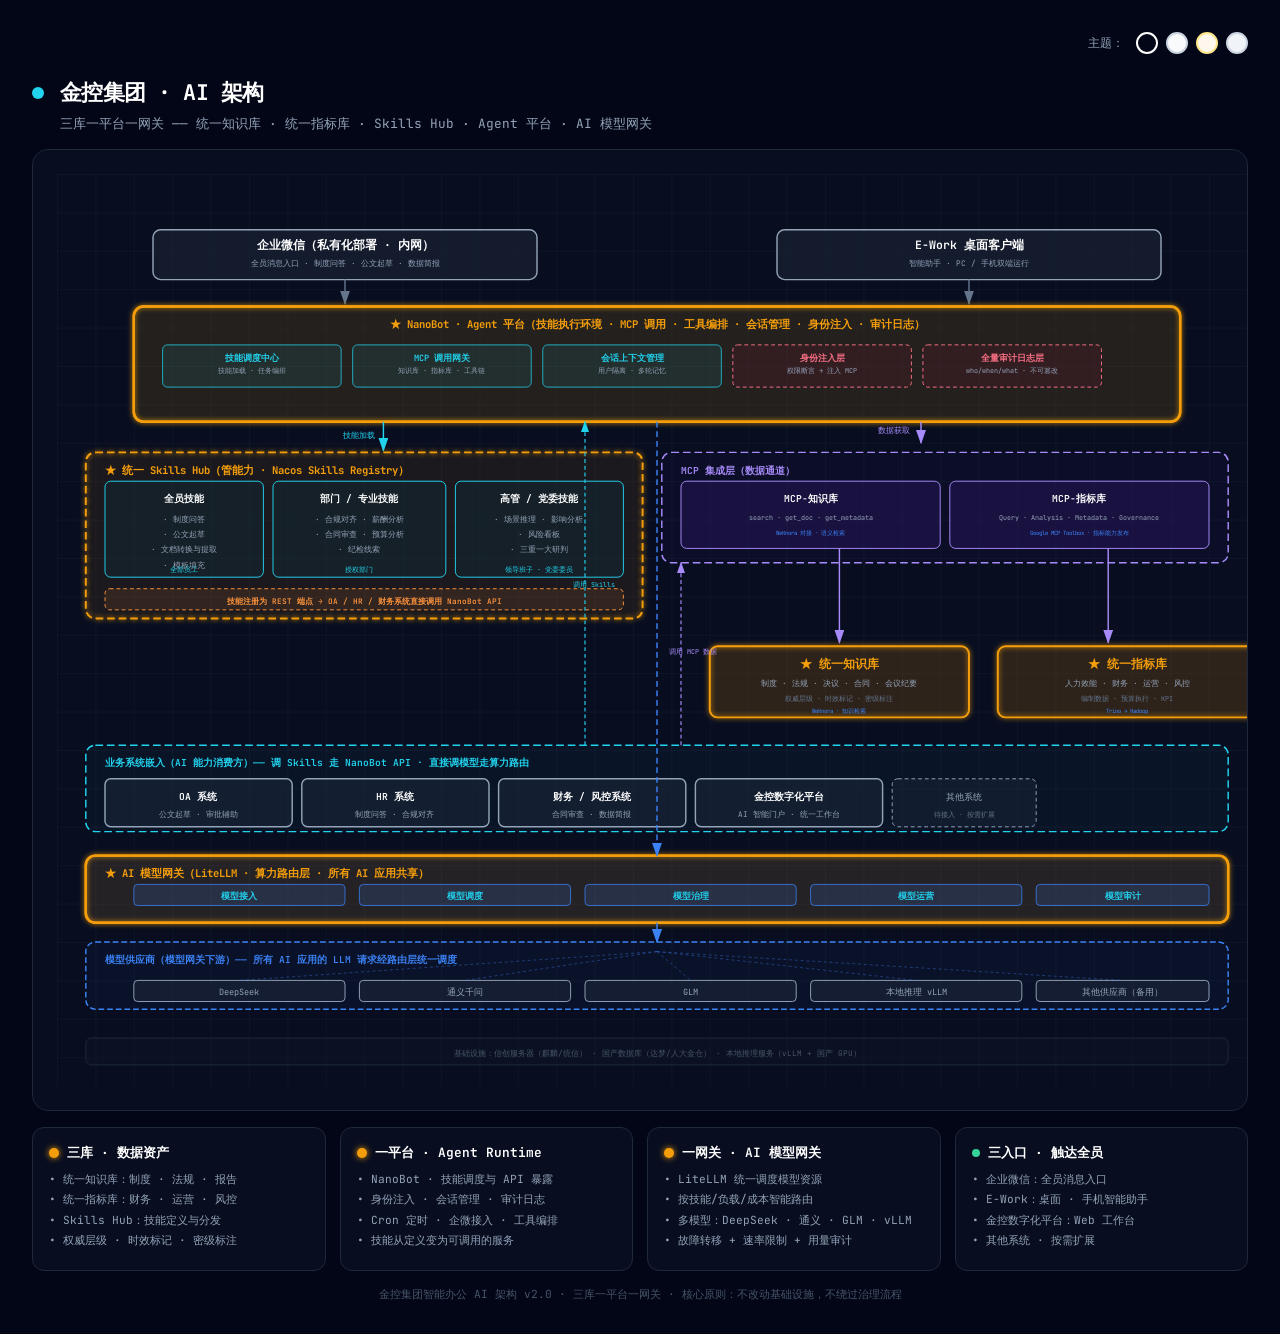
==== commit 3ab7ae1b: "架构图从实现蓝图向能力架构收敛：去掉了图例、治理约束层和大量标注——结构本身开始自解释。业务层从五系统独立连接抽象为"调用 Skills / MCP 数据"两条能力路径。模型网关不仅是一个 LiteL" ====
--- a/AI-Architecture.html
+++ b/AI-Architecture.html
@@ -91,23 +91,16 @@
         <div class="pulse-dot"></div>
         <h1>金控集团 · AI 架构</h1>
       </div>
-      <p class="subtitle">三库一平台一网关 —— 统一知识库 · 统一指标库 · Skills Hub · Agent Runtime · AI 算力路由</p>
+      <p class="subtitle">三库一平台一网关 —— 统一知识库 · 统一指标库 · Skills Hub · Agent 平台 · AI 模型网关</p>
     </div>
-
     <div class="diagram-container">
-      <svg viewBox="0 0 1250 1060">
+      <svg viewBox="0 0 1250 950">
         <defs>
           <marker id="arrow-slate" markerWidth="10" markerHeight="7" refX="9" refY="3.5" orient="auto"><polygon points="0 0, 10 3.5, 0 7" fill="#64748b"/></marker>
           <marker id="arrow-cyan" markerWidth="10" markerHeight="7" refX="9" refY="3.5" orient="auto"><polygon points="0 0, 10 3.5, 0 7" fill="#22d3ee"/></marker>
           <marker id="arrow-violet" markerWidth="10" markerHeight="7" refX="9" refY="3.5" orient="auto"><polygon points="0 0, 10 3.5, 0 7" fill="#a78bfa"/></marker>
-          <marker id="arrow-rose" markerWidth="10" markerHeight="7" refX="9" refY="3.5" orient="auto"><polygon points="0 0, 10 3.5, 0 7" fill="#fb7185"/></marker>
-          <marker id="arrow-amber" markerWidth="10" markerHeight="7" refX="9" refY="3.5" orient="auto"><polygon points="0 0, 10 3.5, 0 7" fill="#f59e0b"/></marker>
           <marker id="arrow-blue" markerWidth="10" markerHeight="7" refX="9" refY="3.5" orient="auto"><polygon points="0 0, 10 3.5, 0 7" fill="#3b82f6"/></marker>
           <filter id="glow-amber">
-            <feGaussianBlur stdDeviation="3" result="blur"/>
-            <feMerge><feMergeNode in="blur"/><feMergeNode in="SourceGraphic"/></feMerge>
-          </filter>
-          <filter id="glow-blue">
             <feGaussianBlur stdDeviation="3" result="blur"/>
             <feMerge><feMergeNode in="blur"/><feMergeNode in="SourceGraphic"/></feMerge>
           </filter>
@@ -117,15 +110,7 @@
         </defs>
         <rect width="100%" height="100%" fill="url(#grid)"/>
 
-        <!-- ============================================================
-             LAYER 0: 治理层
-             ============================================================ -->
-        <rect x="30" y="12" width="1190" height="28" rx="6" fill="rgba(136, 19, 55, 0.12)" stroke="#fb7185" stroke-width="1" stroke-dasharray="4,3"/>
-        <text x="625" y="31" fill="#fb7185" font-size="9" font-weight="600" text-anchor="middle">治理约束层：党委前置研究 · 三重一大研判辅助 · 纪检监察嵌入 · 保密审查 · 信创合规 · 外部 Agent 须经网关鉴权 · 审计日志全量留存</text>
-
-        <!-- ============================================================
-             LAYER 1: 双入口
-             ============================================================ -->
+        <!-- LAYER 1: 双入口 -->
         <rect x="100" y="58" width="400" height="52" rx="8" fill="rgba(30, 41, 59, 0.5)" stroke="#94a3b8" stroke-width="1.5"/>
         <text x="300" y="78" fill="white" font-size="12" font-weight="600" text-anchor="middle">企业微信（私有化部署 · 内网）</text>
         <text x="300" y="96" fill="#94a3b8" font-size="8" text-anchor="middle">全员消息入口 · 制度问答 · 公文起草 · 数据简报</text>
@@ -137,294 +122,191 @@
         <line x1="300" y1="110" x2="300" y2="135" stroke="#64748b" stroke-width="1.5" marker-end="url(#arrow-slate)"/>
         <line x1="950" y1="110" x2="950" y2="135" stroke="#64748b" stroke-width="1.5" marker-end="url(#arrow-slate)"/>
 
-        <!-- ============================================================
-             LAYER 2: NanoBot · Agent Runtime
-             ============================================================ -->
-        <rect x="80" y="138" width="1090" height="95" rx="10" fill="rgba(245, 158, 11, 0.06)" stroke="#f59e0b" stroke-width="2.5" filter="url(#glow-amber)"/>
-        <rect x="80" y="138" width="1090" height="95" rx="10" fill="rgba(6, 78, 59, 0.04)" stroke="#f59e0b" stroke-width="2.5"/>
-        <text x="625" y="162" fill="#f59e0b" font-size="11" font-weight="700" text-anchor="middle">★ NanoBot · Agent Runtime（技能调度 · API 暴露 · 企微接入 · 会话管理 · Cron · 身份注入 · 审计）</text>
-
-        <rect x="120" y="175" width="350" height="44" rx="6" fill="rgba(136, 19, 55, 0.2)" stroke="#fb7185" stroke-width="1.5" stroke-dasharray="4,3"/>
-        <text x="295" y="193" fill="white" font-size="9" font-weight="600" text-anchor="middle">身份注入层（新增）</text>
-        <text x="295" y="209" fill="#94a3b8" font-size="7" text-anchor="middle">企微 UserID → 部门 · 职级(干部/员工) · 数据权限 · 党内职务</text>
-
-        <rect x="780" y="175" width="350" height="44" rx="6" fill="rgba(136, 19, 55, 0.2)" stroke="#fb7185" stroke-width="1.5" stroke-dasharray="4,3"/>
-        <text x="955" y="193" fill="white" font-size="9" font-weight="600" text-anchor="middle">审计日志层（新增）</text>
-        <text x="955" y="209" fill="#94a3b8" font-size="7" text-anchor="middle">全量记录 who/when/what/data_sources/clearance → 不可篡改存储</text>
-
-        <line x1="470" y1="197" x2="780" y2="197" stroke="#fb7185" stroke-width="1.2" stroke-dasharray="4,3" marker-end="url(#arrow-rose)"/>
-        <text x="625" y="191" fill="#fb7185" font-size="7" text-anchor="middle">身份令牌注入所有 MCP 调用</text>
-
-        <!-- ============================================================
-             BRANCH ARROWS FROM NANOBOT
-             ============================================================ -->
-        <!-- 左: 技能加载 -->
-        <line x1="340" y1="233" x2="340" y2="268" stroke="#22d3ee" stroke-width="1.5" marker-end="url(#arrow-cyan)"/>
-        <text x="298" y="256" fill="#22d3ee" font-size="8">技能加载</text>
-
-        <!-- 中: LLM 调用（路由到算力路由层） -->
-        <line x1="625" y1="233" x2="925" y2="268" stroke="#3b82f6" stroke-width="1.5" marker-end="url(#arrow-blue)"/>
-        <text x="885" y="256" fill="#3b82f6" font-size="8">LLM 调用</text>
-
-        <!-- 右: 数据获取 -->
-        <line x1="900" y1="233" x2="900" y2="268" stroke="#a78bfa" stroke-width="1.5" marker-end="url(#arrow-violet)"/>
-        <text x="855" y="256" fill="#a78bfa" font-size="8">数据获取</text>
-
-        <!-- ============================================================
-             LAYER 3: 三大基础设施列
-             ============================================================ -->
-
-        <!-- === LEFT: Skills Hub === -->
-        <rect x="30" y="272" width="580" height="200" rx="10" fill="rgba(245, 158, 11, 0.04)" stroke="#f59e0b" stroke-width="2" stroke-dasharray="8,4" filter="url(#glow-amber)"/>
-        <text x="50" y="294" fill="#f59e0b" font-size="11" font-weight="700">★ 统一 Skills Hub（管能力）</text>
-
-        <rect x="50" y="306" width="165" height="120" rx="6" fill="rgba(8, 51, 68, 0.3)" stroke="#22d3ee" stroke-width="1"/>
-        <text x="132" y="328" fill="white" font-size="10" font-weight="600" text-anchor="middle">全员技能</text>
-        <text x="132" y="348" fill="#94a3b8" font-size="8" text-anchor="middle">· 制度问答</text>
-        <text x="132" y="364" fill="#94a3b8" font-size="8" text-anchor="middle">· 公文起草</text>
-        <text x="132" y="380" fill="#94a3b8" font-size="8" text-anchor="middle">· 文档转换与提取</text>
-        <text x="132" y="396" fill="#94a3b8" font-size="8" text-anchor="middle">· 模板填充</text>
+        <!-- LAYER 2: NanoBot · Agent 平台 -->
+        <rect x="80" y="138" width="1090" height="120" rx="10" fill="rgba(245, 158, 11, 0.06)" stroke="#f59e0b" stroke-width="2.5" filter="url(#glow-amber)"/>
+        <rect x="80" y="138" width="1090" height="120" rx="10" fill="rgba(6, 78, 59, 0.04)" stroke="#f59e0b" stroke-width="2.5"/>
+        <text x="625" y="160" fill="#f59e0b" font-size="11" font-weight="700" text-anchor="middle">★ NanoBot · Agent 平台（技能执行环境 · MCP 调用 · 工具编排 · 会话管理 · 身份注入 · 审计日志）</text>
+
+        <rect x="110" y="178" width="186" height="44" rx="5" fill="rgba(34, 211, 238, 0.08)" stroke="#22d3ee" stroke-width="0.8"/>
+        <text x="203" y="195" fill="#22d3ee" font-size="9" font-weight="600" text-anchor="middle">技能调度中心</text>
+        <text x="203" y="207" fill="#94a3b8" font-size="7" text-anchor="middle">技能加载 · 任务编排</text>
+
+        <rect x="308" y="178" width="186" height="44" rx="5" fill="rgba(34, 211, 238, 0.08)" stroke="#22d3ee" stroke-width="0.8"/>
+        <text x="401" y="195" fill="#22d3ee" font-size="9" font-weight="600" text-anchor="middle">MCP 调用网关</text>
+        <text x="401" y="207" fill="#94a3b8" font-size="7" text-anchor="middle">知识库 · 指标库 · 工具链</text>
+
+        <rect x="506" y="178" width="186" height="44" rx="5" fill="rgba(34, 211, 238, 0.08)" stroke="#22d3ee" stroke-width="0.8"/>
+        <text x="599" y="195" fill="#22d3ee" font-size="9" font-weight="600" text-anchor="middle">会话上下文管理</text>
+        <text x="599" y="207" fill="#94a3b8" font-size="7" text-anchor="middle">用户隔离 · 多轮记忆</text>
+
+        <rect x="704" y="178" width="186" height="44" rx="5" fill="rgba(136, 19, 55, 0.15)" stroke="#fb7185" stroke-width="1" stroke-dasharray="4,3"/>
+        <text x="797" y="195" fill="#fb7185" font-size="9" font-weight="600" text-anchor="middle">身份注入层</text>
+        <text x="797" y="207" fill="#94a3b8" font-size="7" text-anchor="middle">权限断言 → 注入 MCP</text>
+
+        <rect x="902" y="178" width="186" height="44" rx="5" fill="rgba(136, 19, 55, 0.15)" stroke="#fb7185" stroke-width="1" stroke-dasharray="4,3"/>
+        <text x="995" y="195" fill="#fb7185" font-size="9" font-weight="600" text-anchor="middle">全量审计日志层</text>
+        <text x="995" y="207" fill="#94a3b8" font-size="7" text-anchor="middle">who/when/what · 不可篡改</text>
+
+        <!-- BRANCH ARROWS -->
+        <line x1="340" y1="258" x2="340" y2="288" stroke="#22d3ee" stroke-width="1.5" marker-end="url(#arrow-cyan)"/>
+        <text x="298" y="275" fill="#22d3ee" font-size="8">技能加载</text>
+
+        <line x1="900" y1="258" x2="900" y2="280" stroke="#a78bfa" stroke-width="1.5" marker-end="url(#arrow-violet)"/>
+        <text x="855" y="270" fill="#a78bfa" font-size="8">数据获取</text>
+
+        <!-- LAYER 3: 双列（Skills Hub + MCP） -->
+        <rect x="30" y="290" width="580" height="173" rx="10" fill="rgba(245, 158, 11, 0.04)" stroke="#f59e0b" stroke-width="2" stroke-dasharray="8,4" filter="url(#glow-amber)"/>
+        <text x="50" y="312" fill="#f59e0b" font-size="11" font-weight="700">★ 统一 Skills Hub（管能力 · Nacos Skills Registry）</text>
+
+        <rect x="50" y="320" width="165" height="100" rx="6" fill="rgba(8, 51, 68, 0.3)" stroke="#22d3ee" stroke-width="1"/>
+        <text x="132" y="342" fill="white" font-size="10" font-weight="600" text-anchor="middle">全员技能</text>
+        <text x="132" y="362" fill="#94a3b8" font-size="8" text-anchor="middle">· 制度问答</text>
+        <text x="132" y="378" fill="#94a3b8" font-size="8" text-anchor="middle">· 公文起草</text>
+        <text x="132" y="394" fill="#94a3b8" font-size="8" text-anchor="middle">· 文档转换与提取</text>
+        <text x="132" y="410" fill="#94a3b8" font-size="8" text-anchor="middle">· 模板填充</text>
         <text x="132" y="415" fill="#22d3ee" font-size="7" text-anchor="middle">全部员工</text>
 
-        <rect x="225" y="306" width="180" height="120" rx="6" fill="rgba(8, 51, 68, 0.3)" stroke="#22d3ee" stroke-width="1"/>
-        <text x="315" y="328" fill="white" font-size="10" font-weight="600" text-anchor="middle">部门 / 专业技能</text>
-        <text x="315" y="348" fill="#94a3b8" font-size="8" text-anchor="middle">· 合规对齐 · 薪酬分析</text>
-        <text x="315" y="364" fill="#94a3b8" font-size="8" text-anchor="middle">· 合同审查 · 预算分析</text>
-        <text x="315" y="380" fill="#94a3b8" font-size="8" text-anchor="middle">· 纪检线索</text>
+        <rect x="225" y="320" width="180" height="100" rx="6" fill="rgba(8, 51, 68, 0.3)" stroke="#22d3ee" stroke-width="1"/>
+        <text x="315" y="342" fill="white" font-size="10" font-weight="600" text-anchor="middle">部门 / 专业技能</text>
+        <text x="315" y="362" fill="#94a3b8" font-size="8" text-anchor="middle">· 合规对齐 · 薪酬分析</text>
+        <text x="315" y="378" fill="#94a3b8" font-size="8" text-anchor="middle">· 合同审查 · 预算分析</text>
+        <text x="315" y="394" fill="#94a3b8" font-size="8" text-anchor="middle">· 纪检线索</text>
         <text x="315" y="415" fill="#22d3ee" font-size="7" text-anchor="middle">授权部门</text>
 
-        <rect x="415" y="306" width="175" height="120" rx="6" fill="rgba(8, 51, 68, 0.3)" stroke="#22d3ee" stroke-width="1"/>
-        <text x="502" y="328" fill="white" font-size="10" font-weight="600" text-anchor="middle">高管 / 党委技能</text>
-        <text x="502" y="348" fill="#94a3b8" font-size="8" text-anchor="middle">· 场景推理 · 影响分析</text>
-        <text x="502" y="364" fill="#94a3b8" font-size="8" text-anchor="middle">· 风险看板</text>
-        <text x="502" y="380" fill="#94a3b8" font-size="8" text-anchor="middle">· 三重一大研判</text>
+        <rect x="415" y="320" width="175" height="100" rx="6" fill="rgba(8, 51, 68, 0.3)" stroke="#22d3ee" stroke-width="1"/>
+        <text x="502" y="342" fill="white" font-size="10" font-weight="600" text-anchor="middle">高管 / 党委技能</text>
+        <text x="502" y="362" fill="#94a3b8" font-size="8" text-anchor="middle">· 场景推理 · 影响分析</text>
+        <text x="502" y="378" fill="#94a3b8" font-size="8" text-anchor="middle">· 风险看板</text>
+        <text x="502" y="394" fill="#94a3b8" font-size="8" text-anchor="middle">· 三重一大研判</text>
         <text x="502" y="415" fill="#22d3ee" font-size="7" text-anchor="middle">领导班子 · 党委委员</text>
 
-        <rect x="50" y="436" width="540" height="26" rx="5" fill="rgba(251, 146, 60, 0.1)" stroke="#fb923c" stroke-width="1" stroke-dasharray="4,3"/>
-        <text x="320" y="453" fill="#fb923c" font-size="8" font-weight="600" text-anchor="middle">技能注册为 REST 端点 → OA / HR / 财务系统直接调用 NanoBot API</text>
-
-        <!-- === CENTER: AI 算力路由层 === -->
-        <rect x="630" y="272" width="590" height="90" rx="10" fill="rgba(245, 158, 11, 0.06)" stroke="#f59e0b" stroke-width="2.5" filter="url(#glow-amber)"/>
-        <rect x="630" y="272" width="590" height="90" rx="10" fill="rgba(59, 130, 246, 0.04)" stroke="#f59e0b" stroke-width="2.5"/>
-        <text x="650" y="294" fill="#f59e0b" font-size="11" font-weight="700">★ AI 算力路由层（模型网关 · 所有 AI 应用共享）</text>
-
-        <!-- 路由内部 -->
-        <rect x="650" y="304" width="270" height="48" rx="6" fill="rgba(59, 130, 246, 0.15)" stroke="#3b82f6" stroke-width="1"/>
-        <text x="785" y="324" fill="white" font-size="9" font-weight="600" text-anchor="middle">LiteLLM（首选）</text>
-        <text x="785" y="342" fill="#94a3b8" font-size="7" text-anchor="middle">OpenAI 兼容 · 100+ 供应商</text>
-
-        <rect x="930" y="304" width="270" height="48" rx="6" fill="rgba(59, 130, 246, 0.12)" stroke="#3b82f6" stroke-width="1" stroke-dasharray="3,3"/>
-        <text x="1065" y="324" fill="#94a3b8" font-size="9" font-weight="500" text-anchor="middle">One API（备选）</text>
-        <text x="1065" y="342" fill="#64748b" font-size="7" text-anchor="middle">国产 · Web 面板 · 多租户</text>
-
-        <!-- === RIGHT: MCP 集成层 === -->
-        <rect x="630" y="378" width="590" height="116" rx="10" fill="rgba(76, 29, 149, 0.06)" stroke="#a78bfa" stroke-width="1.5" stroke-dasharray="8,4"/>
-        <text x="650" y="400" fill="#a78bfa" font-size="10" font-weight="600">MCP 集成层（数据通道）</text>
-
-        <rect x="650" y="410" width="270" height="70" rx="6" fill="rgba(76, 29, 149, 0.22)" stroke="#a78bfa" stroke-width="1"/>
-        <text x="785" y="432" fill="white" font-size="10" font-weight="600" text-anchor="middle">MCP-知识库</text>
-        <text x="785" y="450" fill="#94a3b8" font-size="7" text-anchor="middle">search · get_doc · get_metadata</text>
-        <text x="785" y="466" fill="#64748b" font-size="6" text-anchor="middle">WeKnora 对接 · 语义检索</text>
-
-        <rect x="930" y="410" width="270" height="70" rx="6" fill="rgba(76, 29, 149, 0.22)" stroke="#a78bfa" stroke-width="1"/>
-        <text x="1065" y="430" fill="white" font-size="10" font-weight="600" text-anchor="middle">MCP-指标库</text>
-        <text x="1065" y="448" fill="#94a3b8" font-size="7" text-anchor="middle">Query · Analysis · Metadata · Governance</text>
-        <text x="1065" y="464" fill="#64748b" font-size="6" text-anchor="middle">指标查询 / 趋势分析 / 血缘追溯 / 版本治理</text>
-
-        <line x1="785" y1="480" x2="785" y2="545" stroke="#a78bfa" stroke-width="1.5" marker-end="url(#arrow-violet)"/>
-        <line x1="1065" y1="480" x2="1065" y2="545" stroke="#a78bfa" stroke-width="1.5" marker-end="url(#arrow-violet)"/>
-        <text x="925" y="510" fill="#fb7185" font-size="7" text-anchor="middle">caller_identity 透传 → 数据权限过滤</text>
-
-        <!-- === 知识库 + 指标库 === -->
-        <rect x="650" y="549" width="270" height="78" rx="8" fill="rgba(245, 158, 11, 0.08)" stroke="#f59e0b" stroke-width="2" filter="url(#glow-amber)"/>
-        <text x="785" y="572" fill="#f59e0b" font-size="12" font-weight="700" text-anchor="middle">★ 统一知识库</text>
-        <text x="785" y="590" fill="#94a3b8" font-size="8" text-anchor="middle">制度 · 法规 · 决议 · 合同 · 会议纪要</text>
-        <text x="785" y="606" fill="#64748b" font-size="7" text-anchor="middle">权威层级 · 时效标记 · 密级标注</text>
-        <text x="785" y="618" fill="#3b82f6" font-size="6" text-anchor="middle">WeKnora · 知识检索</text>
-
-        <rect x="950" y="549" width="270" height="78" rx="8" fill="rgba(245, 158, 11, 0.08)" stroke="#f59e0b" stroke-width="2" filter="url(#glow-amber)"/>
-        <text x="1085" y="572" fill="#f59e0b" font-size="12" font-weight="700" text-anchor="middle">★ 统一指标库</text>
-        <text x="1085" y="590" fill="#94a3b8" font-size="8" text-anchor="middle">人力效能 · 财务 · 运营 · 风控</text>
-        <text x="1085" y="606" fill="#64748b" font-size="7" text-anchor="middle">编制数据 · 预算执行 · KPI</text>
-        <text x="1085" y="618" fill="#3b82f6" font-size="6" text-anchor="middle">Trino → Hadoop · Google MCP Toolbox</text>
-
-        <!-- Skills Hub → NanoBot 回连 -->
-        <path d="M 320 462 L 320 490 Q 320 500 338 500 L 460 500 Q 476 500 476 490 L 476 235 Q 476 228 490 228" fill="none" stroke="#fb923c" stroke-width="1.2" stroke-dasharray="5,4"/>
-        <text x="415" y="494" fill="#fb923c" font-size="7">技能拉取 → 注册为 API</text>
-
-        <!-- ============================================================
-             LAYER 4: 业务系统嵌入（AI 消费者）
-             ============================================================ -->
-        <rect x="30" y="650" width="1190" height="135" rx="10" fill="rgba(34, 211, 238, 0.03)" stroke="#22d3ee" stroke-width="1.5" stroke-dasharray="8,4"/>
-        <text x="50" y="672" fill="#22d3ee" font-size="10" font-weight="600">业务系统嵌入（AI 能力消费方）—— 调 Skills 走 NanoBot API · 直接调模型走算力路由</text>
-
-        <rect x="50" y="685" width="195" height="50" rx="6" fill="rgba(30, 41, 59, 0.5)" stroke="#94a3b8" stroke-width="1.5"/>
-        <text x="147" y="707" fill="white" font-size="10" font-weight="600" text-anchor="middle">OA 系统</text>
-        <text x="147" y="725" fill="#94a3b8" font-size="8" text-anchor="middle">公文起草 · 审批辅助</text>
-
-        <rect x="255" y="685" width="195" height="50" rx="6" fill="rgba(30, 41, 59, 0.5)" stroke="#94a3b8" stroke-width="1.5"/>
-        <text x="352" y="707" fill="white" font-size="10" font-weight="600" text-anchor="middle">HR 系统</text>
-        <text x="352" y="725" fill="#94a3b8" font-size="8" text-anchor="middle">制度问答 · 合规对齐</text>
-
-        <rect x="460" y="685" width="195" height="50" rx="6" fill="rgba(30, 41, 59, 0.5)" stroke="#94a3b8" stroke-width="1.5"/>
-        <text x="557" y="707" fill="white" font-size="10" font-weight="600" text-anchor="middle">财务 / 风控系统</text>
-        <text x="557" y="725" fill="#94a3b8" font-size="8" text-anchor="middle">合同审查 · 数据简报</text>
-
-        <rect x="665" y="685" width="195" height="50" rx="6" fill="rgba(30, 41, 59, 0.5)" stroke="#94a3b8" stroke-width="1.5"/>
-        <text x="762" y="707" fill="white" font-size="10" font-weight="600" text-anchor="middle">金控数字化平台</text>
-        <text x="762" y="725" fill="#94a3b8" font-size="8" text-anchor="middle">AI 智能门户 · 统一工作台</text>
-
-        <!-- 业务系统 → NanoBot API 箭头 -->
-        <line x1="147" y1="685" x2="147" y2="668" stroke="#22d3ee" stroke-width="1.2" stroke-dasharray="4,3" marker-end="url(#arrow-cyan)"/>
-        <line x1="352" y1="685" x2="352" y2="668" stroke="#22d3ee" stroke-width="1.2" stroke-dasharray="4,3" marker-end="url(#arrow-cyan)"/>
-        <line x1="557" y1="685" x2="557" y2="668" stroke="#22d3ee" stroke-width="1.2" stroke-dasharray="4,3" marker-end="url(#arrow-cyan)"/>
-
-        <rect x="870" y="685" width="150" height="50" rx="6" fill="rgba(30, 41, 59, 0.4)" stroke="#94a3b8" stroke-width="1" stroke-dasharray="4,3"/>
-        <text x="945" y="707" fill="#94a3b8" font-size="9" font-weight="500" text-anchor="middle">其他系统</text>
-        <text x="945" y="725" fill="#64748b" font-size="7" text-anchor="middle">待接入 · 按需扩展</text>
-
-        <!-- 金控平台 + 其他 → NanoBot API -->
-        <line x1="800" y1="685" x2="800" y2="668" stroke="#22d3ee" stroke-width="1.2" stroke-dasharray="4,3" marker-end="url(#arrow-cyan)"/>
-        <line x1="945" y1="685" x2="945" y2="668" stroke="#22d3ee" stroke-width="1.2" stroke-dasharray="4,3" marker-end="url(#arrow-cyan)"/>
-
-        <!-- API 调用路径说明 -->
-        <path d="M 147 660 L 147 642 Q 147 635 160 635 L 557 635 Q 570 635 570 628 L 800 628 Q 813 628 813 618 L 813 245 Q 813 238 823 238" fill="none" stroke="#22d3ee" stroke-width="0.8" stroke-dasharray="5,5" opacity="0.25"/>
-        <text x="480" y="632" fill="#22d3ee" font-size="7">API 调用：业务系统 → NanoBot → 技能调度 → MCP 数据调用 → 结果返回</text>
-
-        <!-- ============================================================
-             LAYER 5: 算力路由层 → 模型后端
-             ============================================================ -->
-        <rect x="30" y="808" width="1190" height="60" rx="10" fill="rgba(59, 130, 246, 0.04)" stroke="#3b82f6" stroke-width="1.5" stroke-dasharray="6,3"/>
-        <text x="50" y="830" fill="#3b82f6" font-size="10" font-weight="600">模型供应商（算力路由层下游）—— 所有 AI 应用的 LLM 请求经路由层统一调度</text>
-
-        <!-- 从算力路由层下来的箭头 -->
-        <line x1="785" y1="352" x2="785" y2="808" stroke="#3b82f6" stroke-width="1.5" stroke-dasharray="6,4" marker-end="url(#arrow-blue)"/>
-        <line x1="1065" y1="352" x2="1065" y2="808" stroke="#3b82f6" stroke-width="1.5" stroke-dasharray="6,4" marker-end="url(#arrow-blue)"/>
-
-        <rect x="80" y="838" width="220" height="22" rx="4" fill="rgba(30, 41, 59, 0.5)" stroke="#94a3b8" stroke-width="1"/>
-        <text x="190" y="853" fill="#94a3b8" font-size="9" text-anchor="middle">DeepSeek</text>
-
-        <rect x="315" y="838" width="220" height="22" rx="4" fill="rgba(30, 41, 59, 0.5)" stroke="#94a3b8" stroke-width="1"/>
-        <text x="425" y="853" fill="#94a3b8" font-size="9" text-anchor="middle">通义千问</text>
-
-        <rect x="550" y="838" width="220" height="22" rx="4" fill="rgba(30, 41, 59, 0.5)" stroke="#94a3b8" stroke-width="1"/>
-        <text x="660" y="853" fill="#94a3b8" font-size="9" text-anchor="middle">GLM</text>
-
-        <rect x="785" y="838" width="220" height="22" rx="4" fill="rgba(30, 41, 59, 0.5)" stroke="#94a3b8" stroke-width="1"/>
-        <text x="895" y="853" fill="#94a3b8" font-size="9" text-anchor="middle">本地推理 vLLM</text>
-
-        <rect x="1020" y="838" width="180" height="22" rx="4" fill="rgba(30, 41, 59, 0.5)" stroke="#94a3b8" stroke-width="1"/>
-        <text x="1110" y="853" fill="#94a3b8" font-size="9" text-anchor="middle">其他供应商（备用）</text>
-
-        <!-- 路由层与模型间的细分连线 -->
-        <line x1="785" y1="808" x2="190" y2="838" stroke="#3b82f6" stroke-width="0.8" stroke-dasharray="3,3" opacity="0.5"/>
-        <line x1="785" y1="808" x2="425" y2="838" stroke="#3b82f6" stroke-width="0.8" stroke-dasharray="3,3" opacity="0.5"/>
-        <line x1="785" y1="808" x2="660" y2="838" stroke="#3b82f6" stroke-width="0.8" stroke-dasharray="3,3" opacity="0.5"/>
-        <line x1="1065" y1="808" x2="895" y2="838" stroke="#3b82f6" stroke-width="0.8" stroke-dasharray="3,3" opacity="0.5"/>
-        <line x1="1065" y1="808" x2="1110" y2="838" stroke="#3b82f6" stroke-width="0.8" stroke-dasharray="3,3" opacity="0.5"/>
-
-        <!-- ============================================================
-             LAYER 6: 底层基础设施
-             ============================================================ -->
-        <rect x="30" y="882" width="1190" height="30" rx="6" fill="rgba(15, 23, 42, 0.4)" stroke="#1e293b" stroke-width="1"/>
-        <text x="625" y="901" fill="#475569" font-size="8" text-anchor="middle">基础设施：信创服务器（麒麟/统信） · 国产数据库（达梦/人大金仓） · 本地推理服务（vLLM + 国产 GPU）</text>
-
-        <!-- ============================================================
-             LEGEND
-             ============================================================ -->
-        <rect x="30" y="924" width="1190" height="105" rx="8" fill="rgba(15, 23, 42, 0.5)" stroke="#1e293b" stroke-width="1"/>
-        <text x="625" y="946" fill="white" font-size="10" font-weight="600" text-anchor="middle">图例</text>
-
-        <rect x="55" y="962" width="150" height="36" rx="4" fill="rgba(245, 158, 11, 0.12)" stroke="#f59e0b" stroke-width="1.5"/>
-        <text x="130" y="978" fill="#f59e0b" font-size="9" font-weight="600" text-anchor="middle">★ NanoBot · Agent Runtime</text>
-        <text x="130" y="992" fill="#64748b" font-size="7" text-anchor="middle">一平台 · 技能调度 · API 暴露</text>
-
-        <rect x="255" y="962" width="150" height="36" rx="4" fill="rgba(245, 158, 11, 0.12)" stroke="#f59e0b" stroke-width="1.5"/>
-        <text x="330" y="978" fill="#f59e0b" font-size="9" font-weight="600" text-anchor="middle">★ 三库一网关</text>
-        <text x="330" y="992" fill="#64748b" font-size="7" text-anchor="middle">WeKnora · Trino · Hub · LiteLLM</text>
-
-        <rect x="455" y="962" width="150" height="36" rx="4" fill="rgba(76, 29, 149, 0.15)" stroke="#a78bfa" stroke-width="1"/>
-        <text x="530" y="978" fill="#a78bfa" font-size="9" text-anchor="middle">MCP / 数据层</text>
-        <text x="530" y="992" fill="#64748b" font-size="7" text-anchor="middle">知识库 · 指标库</text>
-
-        <rect x="655" y="962" width="150" height="36" rx="4" fill="rgba(136, 19, 55, 0.15)" stroke="#fb7185" stroke-width="1.5" stroke-dasharray="4,3"/>
-        <text x="730" y="978" fill="#fb7185" font-size="9" text-anchor="middle">唯一新增组件</text>
-        <text x="730" y="992" fill="#64748b" font-size="7" text-anchor="middle">身份注入 · 审计日志</text>
-
-        <rect x="855" y="962" width="150" height="36" rx="4" fill="rgba(30, 41, 59, 0.5)" stroke="#94a3b8" stroke-width="1"/>
-        <text x="930" y="978" fill="#94a3b8" font-size="9" text-anchor="middle">已有企业系统</text>
-        <text x="930" y="992" fill="#64748b" font-size="7" text-anchor="middle">企微 · E-Work · OA · HR · 金控</text>
-
-        <!-- 线型说明 -->
-        <line x1="55" y1="1016" x2="95" y2="1016" stroke="#22d3ee" stroke-width="1.2" stroke-dasharray="4,3"/>
-        <text x="103" y="1019" fill="#94a3b8" font-size="8">API 调用 / 技能嵌入</text>
-        <line x1="220" y1="1016" x2="260" y2="1016" stroke="#fb7185" stroke-width="1" stroke-dasharray="3,3"/>
-        <text x="268" y="1019" fill="#94a3b8" font-size="8">身份令牌透传</text>
-        <line x1="380" y1="1016" x2="420" y2="1016" stroke="#3b82f6" stroke-width="1.5" stroke-dasharray="6,4"/>
-        <text x="428" y="1019" fill="#3b82f6" font-size="8" font-weight="600">LLM 调用 / 模型路由</text>
-        <line x1="560" y1="1016" x2="600" y2="1016" stroke="#f59e0b" stroke-width="1.5"/>
-        <text x="608" y="1019" fill="#f59e0b" font-size="8" font-weight="600">★ 重点突出（金色描边+发光）</text>
+        <rect x="50" y="432" width="540" height="22" rx="5" fill="rgba(251, 146, 60, 0.1)" stroke="#fb923c" stroke-width="1" stroke-dasharray="4,3"/>
+        <text x="320" y="448" fill="#fb923c" font-size="8" font-weight="600" text-anchor="middle">技能注册为 REST 端点 → OA / HR / 财务系统直接调用 NanoBot API</text>
+
+        <!-- MCP 集成层 -->
+        <rect x="630" y="290" width="590" height="115" rx="10" fill="rgba(76, 29, 149, 0.06)" stroke="#a78bfa" stroke-width="1.5" stroke-dasharray="8,4"/>
+        <text x="650" y="312" fill="#a78bfa" font-size="10" font-weight="600">MCP 集成层（数据通道）</text>
+
+        <rect x="650" y="320" width="270" height="70" rx="6" fill="rgba(76, 29, 149, 0.22)" stroke="#a78bfa" stroke-width="1"/>
+        <text x="785" y="342" fill="white" font-size="10" font-weight="600" text-anchor="middle">MCP-知识库</text>
+        <text x="785" y="360" fill="#94a3b8" font-size="7" text-anchor="middle">search · get_doc · get_metadata</text>
+        <text x="785" y="376" fill="#3b82f6" font-size="6" text-anchor="middle">WeKnora 对接 · 语义检索</text>
+
+        <rect x="930" y="320" width="270" height="70" rx="6" fill="rgba(76, 29, 149, 0.22)" stroke="#a78bfa" stroke-width="1"/>
+        <text x="1065" y="342" fill="white" font-size="10" font-weight="600" text-anchor="middle">MCP-指标库</text>
+        <text x="1065" y="360" fill="#94a3b8" font-size="7" text-anchor="middle">Query · Analysis · Metadata · Governance</text>
+        <text x="1065" y="376" fill="#3b82f6" font-size="6" text-anchor="middle">Google MCP Toolbox · 指标能力发布</text>
+
+        <line x1="815" y1="390" x2="815" y2="488" stroke="#a78bfa" stroke-width="1.5" marker-end="url(#arrow-violet)"/>
+        <line x1="1095" y1="390" x2="1095" y2="488" stroke="#a78bfa" stroke-width="1.5" marker-end="url(#arrow-violet)"/>
+
+
+        <!-- 知识库 + 指标库 -->
+        <rect x="680" y="492" width="270" height="74" rx="8" fill="rgba(245, 158, 11, 0.08)" stroke="#f59e0b" stroke-width="2" filter="url(#glow-amber)"/>
+        <text x="815" y="515" fill="#f59e0b" font-size="12" font-weight="700" text-anchor="middle">★ 统一知识库</text>
+        <text x="815" y="533" fill="#94a3b8" font-size="8" text-anchor="middle">制度 · 法规 · 决议 · 合同 · 会议纪要</text>
+        <text x="815" y="549" fill="#64748b" font-size="7" text-anchor="middle">权威层级 · 时效标记 · 密级标注</text>
+        <text x="815" y="561" fill="#3b82f6" font-size="6" text-anchor="middle">WeKnora · 知识检索</text>
+
+        <rect x="980" y="492" width="270" height="74" rx="8" fill="rgba(245, 158, 11, 0.08)" stroke="#f59e0b" stroke-width="2" filter="url(#glow-amber)"/>
+        <text x="1115" y="515" fill="#f59e0b" font-size="12" font-weight="700" text-anchor="middle">★ 统一指标库</text>
+        <text x="1115" y="533" fill="#94a3b8" font-size="8" text-anchor="middle">人力效能 · 财务 · 运营 · 风控</text>
+        <text x="1115" y="549" fill="#64748b" font-size="7" text-anchor="middle">编制数据 · 预算执行 · KPI</text>
+        <text x="1115" y="561" fill="#3b82f6" font-size="6" text-anchor="middle">Trino → Hadoop</text>
+
+
+        <!-- LAYER 4: 业务系统嵌入 -->
+        <rect x="30" y="595" width="1190" height="90" rx="10" fill="rgba(34, 211, 238, 0.03)" stroke="#22d3ee" stroke-width="1.5" stroke-dasharray="8,4"/>
+        <text x="50" y="617" fill="#22d3ee" font-size="10" font-weight="600">业务系统嵌入（AI 能力消费方）—— 调 Skills 走 NanoBot API · 直接调模型走算力路由</text>
+
+        <rect x="50" y="630" width="195" height="50" rx="6" fill="rgba(30, 41, 59, 0.5)" stroke="#94a3b8" stroke-width="1.5"/>
+        <text x="147" y="652" fill="white" font-size="10" font-weight="600" text-anchor="middle">OA 系统</text>
+        <text x="147" y="670" fill="#94a3b8" font-size="8" text-anchor="middle">公文起草 · 审批辅助</text>
+
+        <rect x="255" y="630" width="195" height="50" rx="6" fill="rgba(30, 41, 59, 0.5)" stroke="#94a3b8" stroke-width="1.5"/>
+        <text x="352" y="652" fill="white" font-size="10" font-weight="600" text-anchor="middle">HR 系统</text>
+        <text x="352" y="670" fill="#94a3b8" font-size="8" text-anchor="middle">制度问答 · 合规对齐</text>
+
+        <rect x="460" y="630" width="195" height="50" rx="6" fill="rgba(30, 41, 59, 0.5)" stroke="#94a3b8" stroke-width="1.5"/>
+        <text x="557" y="652" fill="white" font-size="10" font-weight="600" text-anchor="middle">财务 / 风控系统</text>
+        <text x="557" y="670" fill="#94a3b8" font-size="8" text-anchor="middle">合同审查 · 数据简报</text>
+
+        <rect x="665" y="630" width="195" height="50" rx="6" fill="rgba(30, 41, 59, 0.5)" stroke="#94a3b8" stroke-width="1.5"/>
+        <text x="762" y="652" fill="white" font-size="10" font-weight="600" text-anchor="middle">金控数字化平台</text>
+        <text x="762" y="670" fill="#94a3b8" font-size="8" text-anchor="middle">AI 智能门户 · 统一工作台</text>
+
+        <rect x="870" y="630" width="150" height="50" rx="6" fill="rgba(30, 41, 59, 0.4)" stroke="#94a3b8" stroke-width="1" stroke-dasharray="4,3"/>
+        <text x="945" y="652" fill="#94a3b8" font-size="9" font-weight="500" text-anchor="middle">其他系统</text>
+        <text x="945" y="670" fill="#64748b" font-size="7" text-anchor="middle">待接入 · 按需扩展</text>
+
+        <!-- 业务系统 → 上层连接线 -->
+        <line x1="550" y1="595" x2="550" y2="258" stroke="#22d3ee" stroke-width="1.2" stroke-dasharray="4,3" marker-end="url(#arrow-cyan)"/>
+        <text x="538" y="430" fill="#22d3ee" font-size="7">调用 Skills</text>
+        <line x1="650" y1="595" x2="650" y2="405" stroke="#a78bfa" stroke-width="1.2" stroke-dasharray="4,3" marker-end="url(#arrow-violet)"/>
+        <text x="638" y="500" fill="#a78bfa" font-size="7">调用 MCP 数据</text>
+
+
+
+        <!-- LAYER 5: AI 模型网关 -->
+        <rect x="30" y="710" width="1190" height="70" rx="10" fill="rgba(245, 158, 11, 0.06)" stroke="#f59e0b" stroke-width="2.5" filter="url(#glow-amber)"/>
+        <rect x="30" y="710" width="1190" height="70" rx="10" fill="rgba(59, 130, 246, 0.04)" stroke="#f59e0b" stroke-width="2.5"/>
+        <text x="50" y="732" fill="#f59e0b" font-size="11" font-weight="700">★ AI 模型网关（LiteLLM · 算力路由层 · 所有 AI 应用共享）</text>
+
+        <rect x="80" y="740" width="220" height="22" rx="4" fill="rgba(59, 130, 246, 0.15)" stroke="#3b82f6" stroke-width="0.8"/>
+        <text x="190" y="755" fill="#22d3ee" font-size="9" font-weight="600" text-anchor="middle">模型接入</text>
+
+        <rect x="315" y="740" width="220" height="22" rx="4" fill="rgba(59, 130, 246, 0.15)" stroke="#3b82f6" stroke-width="0.8"/>
+        <text x="425" y="755" fill="#22d3ee" font-size="9" font-weight="600" text-anchor="middle">模型调度</text>
+
+        <rect x="550" y="740" width="220" height="22" rx="4" fill="rgba(59, 130, 246, 0.15)" stroke="#3b82f6" stroke-width="0.8"/>
+        <text x="660" y="755" fill="#22d3ee" font-size="9" font-weight="600" text-anchor="middle">模型治理</text>
+
+        <rect x="785" y="740" width="220" height="22" rx="4" fill="rgba(59, 130, 246, 0.15)" stroke="#3b82f6" stroke-width="0.8"/>
+        <text x="895" y="755" fill="#22d3ee" font-size="9" font-weight="600" text-anchor="middle">模型运营</text>
+
+        <rect x="1020" y="740" width="180" height="22" rx="4" fill="rgba(59, 130, 246, 0.15)" stroke="#3b82f6" stroke-width="0.8"/>
+        <text x="1110" y="755" fill="#22d3ee" font-size="9" font-weight="600" text-anchor="middle">模型审计</text>
+
+        <!-- LLM 调用长虚线 -->
+        <line x1="625" y1="258" x2="625" y2="710" stroke="#3b82f6" stroke-width="1.5" stroke-dasharray="6,4" marker-end="url(#arrow-blue)"/>
+
+        <!-- LAYER 6: 模型供应商 -->
+        <rect x="30" y="800" width="1190" height="70" rx="10" fill="rgba(59, 130, 246, 0.04)" stroke="#3b82f6" stroke-width="1.5" stroke-dasharray="6,3"/>
+        <text x="50" y="822" fill="#3b82f6" font-size="10" font-weight="600">模型供应商（模型网关下游）—— 所有 AI 应用的 LLM 请求经路由层统一调度</text>
+
+        <line x1="625" y1="780" x2="625" y2="800" stroke="#3b82f6" stroke-width="1.5" marker-end="url(#arrow-blue)"/>
+
+        <rect x="80" y="840" width="220" height="22" rx="4" fill="rgba(30, 41, 59, 0.5)" stroke="#94a3b8" stroke-width="1"/>
+        <text x="190" y="855" fill="#94a3b8" font-size="9" text-anchor="middle">DeepSeek</text>
+        <rect x="315" y="840" width="220" height="22" rx="4" fill="rgba(30, 41, 59, 0.5)" stroke="#94a3b8" stroke-width="1"/>
+        <text x="425" y="855" fill="#94a3b8" font-size="9" text-anchor="middle">通义千问</text>
+        <rect x="550" y="840" width="220" height="22" rx="4" fill="rgba(30, 41, 59, 0.5)" stroke="#94a3b8" stroke-width="1"/>
+        <text x="660" y="855" fill="#94a3b8" font-size="9" text-anchor="middle">GLM</text>
+        <rect x="785" y="840" width="220" height="22" rx="4" fill="rgba(30, 41, 59, 0.5)" stroke="#94a3b8" stroke-width="1"/>
+        <text x="895" y="855" fill="#94a3b8" font-size="9" text-anchor="middle">本地推理 vLLM</text>
+        <rect x="1020" y="840" width="180" height="22" rx="4" fill="rgba(30, 41, 59, 0.5)" stroke="#94a3b8" stroke-width="1"/>
+        <text x="1110" y="855" fill="#94a3b8" font-size="9" text-anchor="middle">其他供应商（备用）</text>
+
+        <line x1="625" y1="810" x2="190" y2="840" stroke="#3b82f6" stroke-width="0.8" stroke-dasharray="3,3" opacity="0.5"/>
+        <line x1="625" y1="810" x2="425" y2="840" stroke="#3b82f6" stroke-width="0.8" stroke-dasharray="3,3" opacity="0.5"/>
+        <line x1="625" y1="810" x2="660" y2="840" stroke="#3b82f6" stroke-width="0.8" stroke-dasharray="3,3" opacity="0.5"/>
+        <line x1="625" y1="810" x2="895" y2="840" stroke="#3b82f6" stroke-width="0.8" stroke-dasharray="3,3" opacity="0.5"/>
+        <line x1="625" y1="810" x2="1110" y2="840" stroke="#3b82f6" stroke-width="0.8" stroke-dasharray="3,3" opacity="0.5"/>
+
+        <!-- LAYER 7: 基础设施 -->
+        <rect x="30" y="900" width="1190" height="28" rx="6" fill="rgba(15, 23, 42, 0.4)" stroke="#1e293b" stroke-width="1"/>
+        <text x="625" y="919" fill="#475569" font-size="8" text-anchor="middle">基础设施：信创服务器（麒麟/统信） · 国产数据库（达梦/人大金仓） · 本地推理服务（vLLM + 国产 GPU）</text>
       </svg>
     </div>
 
-    <!-- Info Cards -->
     <div class="cards">
-      <div class="card">
-        <div class="card-header">
-          <div class="card-dot highlight"></div>
-          <h3>三库 · 数据资产</h3>
-        </div>
-        <ul>
-          <li>• 统一知识库（WeKnora）：制度 · 法规 · 报告</li>
-          <li>• 统一指标库（Trino）：财务 · 运营 · 风控</li>
-          <li>• Skills Hub（选型中）：技能定义与分发</li>
-          <li>• 权威层级 · 时效标记 · 密级标注</li>
-        </ul>
-      </div>
-
-      <div class="card">
-        <div class="card-header">
-          <div class="card-dot highlight"></div>
-          <h3>一平台 · Agent Runtime</h3>
-        </div>
-        <ul>
-          <li>• NanoBot · 技能调度与 API 暴露</li>
-          <li>• 身份注入 · 会话管理 · 审计日志</li>
-          <li>• Cron 定时 · 企微接入 · 工具编排</li>
-          <li>• 技能从定义变为可调用的服务</li>
-        </ul>
-      </div>
-
-      <div class="card">
-        <div class="card-header">
-          <div class="card-dot highlight"></div>
-          <h3>一网关 · AI 算力路由</h3>
-        </div>
-        <ul>
-          <li>• LiteLLM 统一调度模型资源</li>
-          <li>• 按技能/负载/成本智能路由</li>
-          <li>• 多模型：DeepSeek · 通义 · GLM · vLLM</li>
-          <li>• 故障转移 + 速率限制 + 用量审计</li>
-        </ul>
-      </div>
-
-      <div class="card">
-        <div class="card-header">
-          <div class="card-dot emerald"></div>
-          <h3>三入口 · 触达全员</h3>
-        </div>
-        <ul>
-          <li>• 企业微信：全员消息入口</li>
-          <li>• E-Work：桌面 · 手机智能助手</li>
-          <li>• 金控数字化平台：Web 工作台</li>
-          <li>• 其他系统 · 按需扩展</li>
-        </ul>
-      </div>
+      <div class="card"><div class="card-header"><div class="card-dot highlight"></div><h3>三库 · 数据资产</h3></div><ul><li>• 统一知识库：制度 · 法规 · 报告</li><li>• 统一指标库：财务 · 运营 · 风控</li><li>• Skills Hub：技能定义与分发</li><li>• 权威层级 · 时效标记 · 密级标注</li></ul></div>
+      <div class="card"><div class="card-header"><div class="card-dot highlight"></div><h3>一平台 · Agent Runtime</h3></div><ul><li>• NanoBot · 技能调度与 API 暴露</li><li>• 身份注入 · 会话管理 · 审计日志</li><li>• Cron 定时 · 企微接入 · 工具编排</li><li>• 技能从定义变为可调用的服务</li></ul></div>
+      <div class="card"><div class="card-header"><div class="card-dot highlight"></div><h3>一网关 · AI 模型网关</h3></div><ul><li>• LiteLLM 统一调度模型资源</li><li>• 按技能/负载/成本智能路由</li><li>• 多模型：DeepSeek · 通义 · GLM · vLLM</li><li>• 故障转移 + 速率限制 + 用量审计</li></ul></div>
+      <div class="card"><div class="card-header"><div class="card-dot emerald"></div><h3>三入口 · 触达全员</h3></div><ul><li>• 企业微信：全员消息入口</li><li>• E-Work：桌面 · 手机智能助手</li><li>• 金控数字化平台：Web 工作台</li><li>• 其他系统 · 按需扩展</li></ul></div>
     </div>
 
-    <p class="footer">
-      金控集团智能办公 AI 架构 v2.0 · 三库一平台一网关 · 核心原则：不改动基础设施，不绕过治理流程
-    </p>
+    <p class="footer">金控集团智能办公 AI 架构 v2.0 · 三库一平台一网关 · 核心原则：不改动基础设施，不绕过治理流程</p>
   </div>
 
   <script>
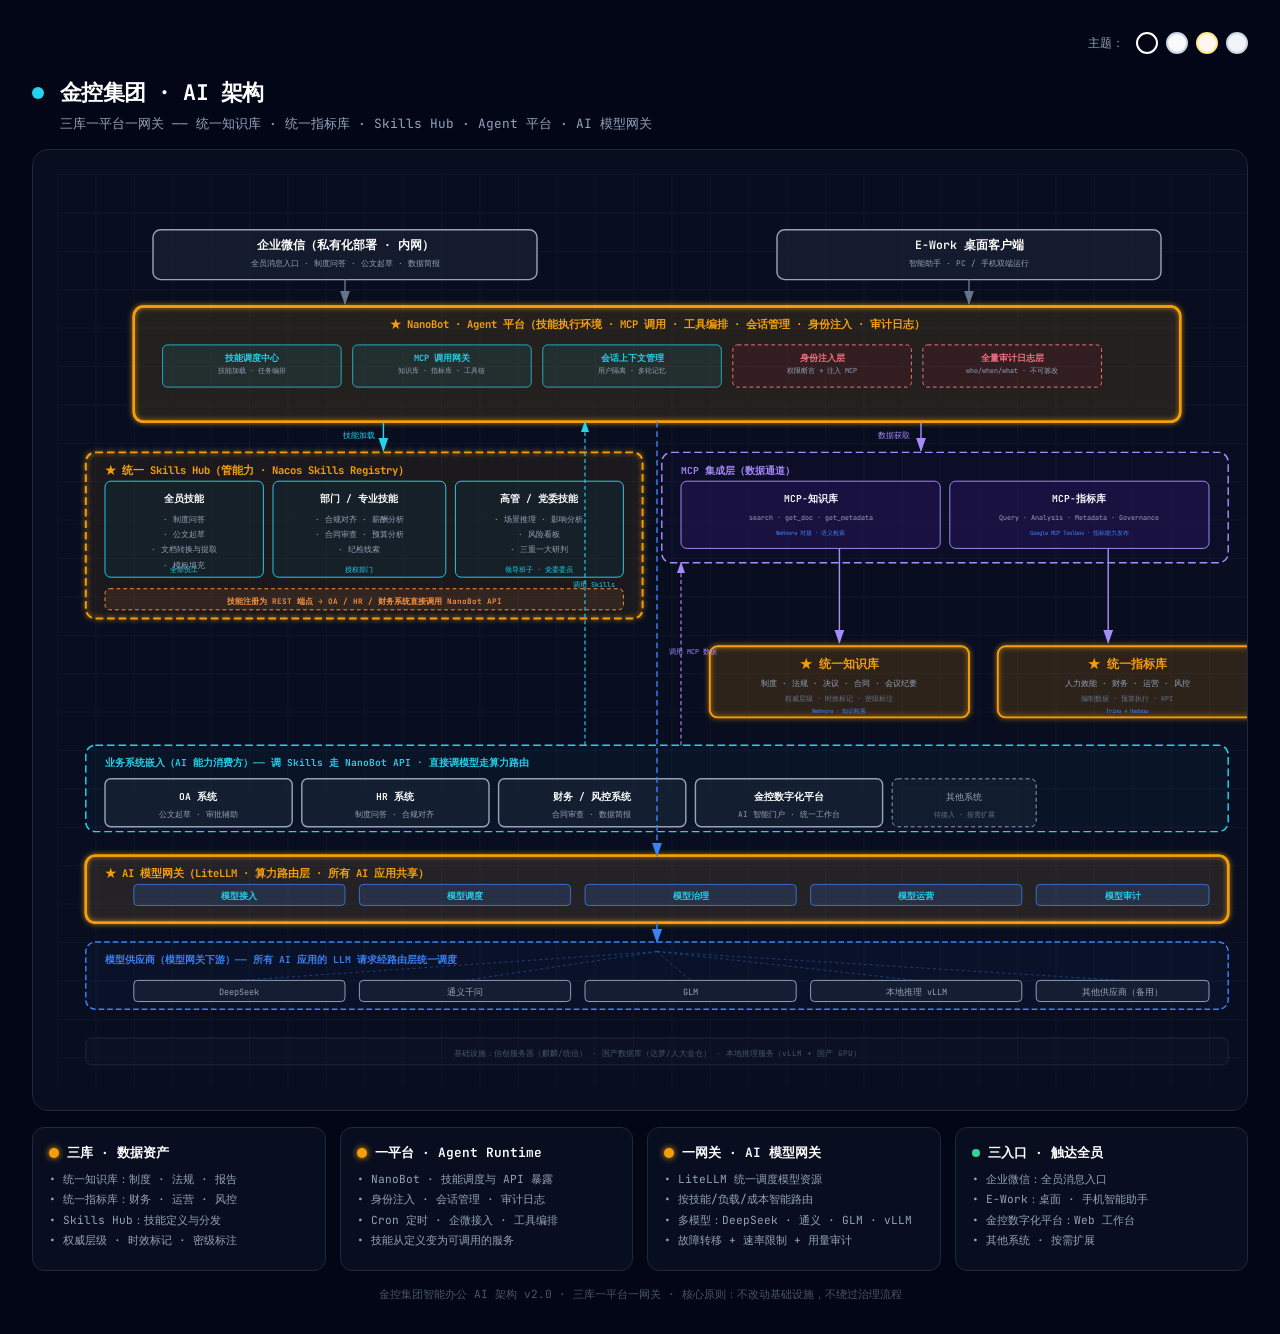
==== commit aeb2b66d: "update" ====
--- a/AI-Architecture.html
+++ b/AI-Architecture.html
@@ -151,8 +151,8 @@
         <line x1="340" y1="258" x2="340" y2="288" stroke="#22d3ee" stroke-width="1.5" marker-end="url(#arrow-cyan)"/>
         <text x="298" y="275" fill="#22d3ee" font-size="8">技能加载</text>
 
-        <line x1="900" y1="258" x2="900" y2="280" stroke="#a78bfa" stroke-width="1.5" marker-end="url(#arrow-violet)"/>
-        <text x="855" y="270" fill="#a78bfa" font-size="8">数据获取</text>
+        <line x1="900" y1="258" x2="900" y2="288" stroke="#a78bfa" stroke-width="1.5" marker-end="url(#arrow-violet)"/>
+        <text x="855" y="275" fill="#a78bfa" font-size="8">数据获取</text>
 
         <!-- LAYER 3: 双列（Skills Hub + MCP） -->
         <rect x="30" y="290" width="580" height="173" rx="10" fill="rgba(245, 158, 11, 0.04)" stroke="#f59e0b" stroke-width="2" stroke-dasharray="8,4" filter="url(#glow-amber)"/>
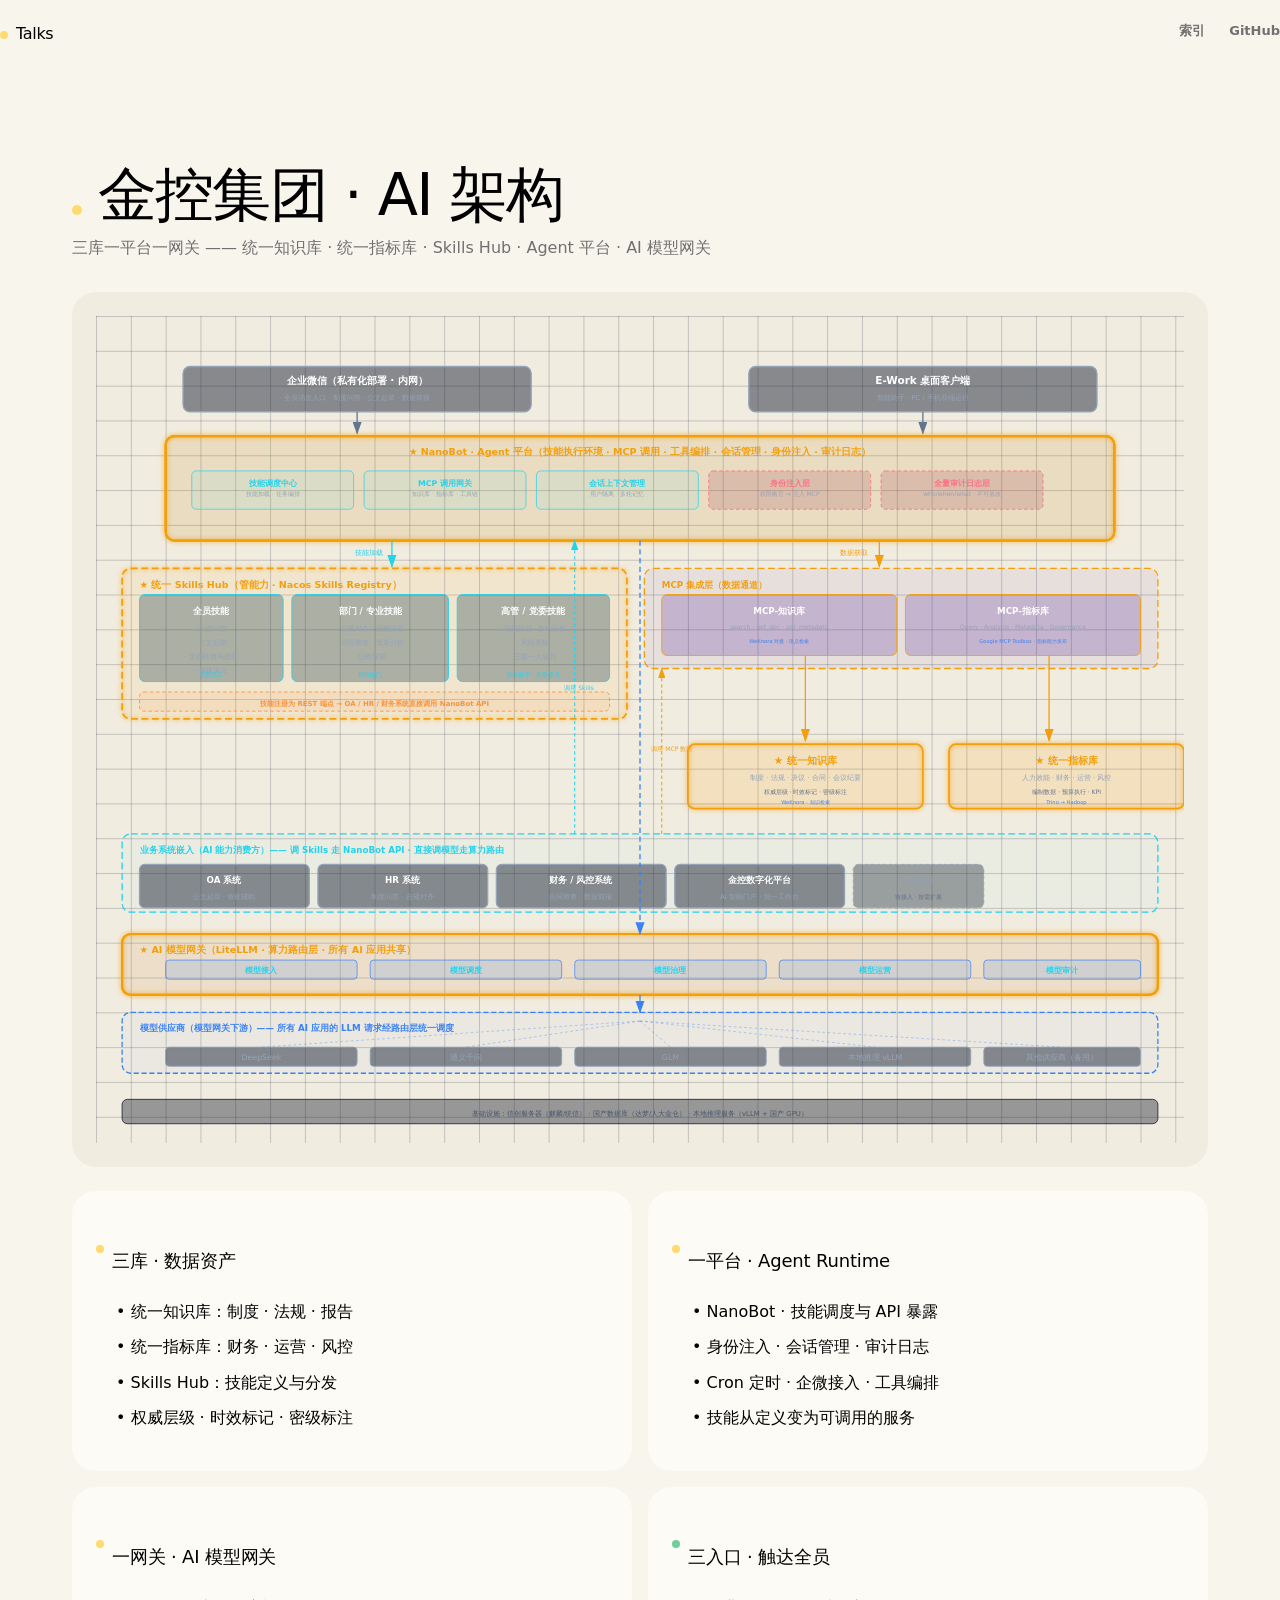
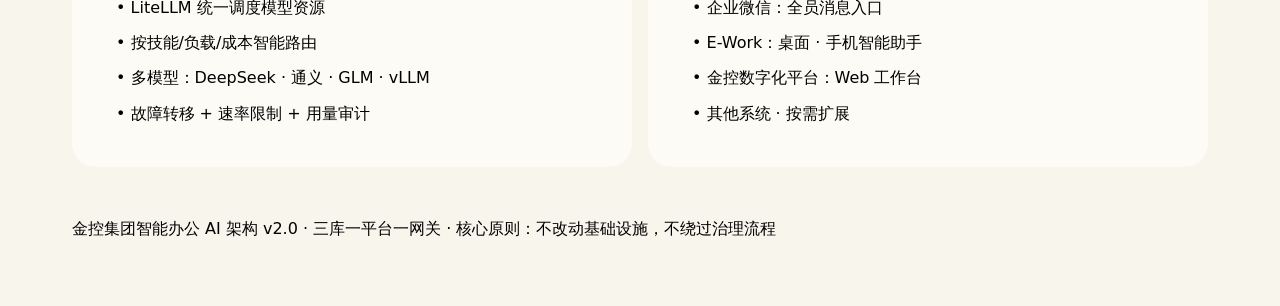
==== commit fbdf9e00: "改版：全站统一到 DESIGN.md 的暖纸面视觉系统 把 8 个页面从各自的"四主题切换 + 内联样式"迁到一份共享层，视觉系统 改用 DESIGN.md（Pirsch Analytics 风格参考" ====
--- a/AI-Architecture.html
+++ b/AI-Architecture.html
@@ -1,90 +1,21 @@
 <!DOCTYPE html>
-<html lang="zh-CN" data-theme="dark">
+<html lang="zh-CN">
 <head>
   <meta charset="UTF-8">
   <meta name="viewport" content="width=device-width, initial-scale=1.0">
   <title>金控集团 · AI 架构</title>
-  <link href="https://fonts.googleapis.com/css2?family=JetBrains+Mono:wght@400;500;600;700&display=swap" rel="stylesheet">
-  <style>
-    :root {
-      --bg: #020617; --bg-card: rgba(15, 23, 42, 0.5); --bg-card-solid: #0f172a;
-      --border: #1e293b; --text: #ffffff; --text-secondary: #94a3b8; --text-muted: #475569;
-      --svg-filter: none; --card-hover: rgba(30, 41, 59, 0.5);
-    }
-    [data-theme="light"] {
-      --bg: #f8fafc; --bg-card: rgba(255, 255, 255, 0.85); --bg-card-solid: #ffffff;
-      --border: #e2e8f0; --text: #1e293b; --text-secondary: #64748b; --text-muted: #94a3b8;
-      --svg-filter: invert(1) hue-rotate(180deg) brightness(1.05); --card-hover: rgba(241, 245, 249, 0.8);
-    }
-    [data-theme="warm"] {
-      --bg: #fef7ed; --bg-card: rgba(255, 251, 245, 0.9); --bg-card-solid: #fffbf5;
-      --border: #fde68a; --text: #3b2f1e; --text-secondary: #78716c; --text-muted: #a8a29e;
-      --svg-filter: invert(1) hue-rotate(170deg) brightness(1.05) saturate(0.85); --card-hover: rgba(253, 230, 138, 0.3);
-    }
-    [data-theme="cool"] {
-      --bg: #f0f4f8; --bg-card: rgba(248, 250, 252, 0.9); --bg-card-solid: #f8fafc;
-      --border: #cbd5e1; --text: #1a2a3a; --text-secondary: #64748b; --text-muted: #94a3b8;
-      --svg-filter: invert(1) hue-rotate(190deg) brightness(1.05); --card-hover: rgba(203, 213, 225, 0.4);
-    }
-    @media print {
-      :root, [data-theme] {
-        --bg: #ffffff; --bg-card: rgba(255, 255, 255, 0.95); --bg-card-solid: #ffffff;
-        --border: #d4d4d8; --text: #18181b; --text-secondary: #52525b; --text-muted: #a1a1aa;
-        --svg-filter: invert(1) hue-rotate(180deg) brightness(1.08) contrast(0.95);
-      }
-      body { padding: 0; } .theme-bar { display: none !important; }
-    }
-    * { margin: 0; padding: 0; box-sizing: border-box; }
-    body {
-      font-family: 'JetBrains Mono', 'Microsoft YaHei', monospace;
-      background: var(--bg); min-height: 100vh; padding: 2rem; color: var(--text);
-      transition: background 0.3s, color 0.3s;
-    }
-    .container { max-width: 1350px; margin: 0 auto; }
-    .theme-bar { display: flex; align-items: center; justify-content: flex-end; gap: 0.5rem; margin-bottom: 1.5rem; }
-    .theme-bar span { font-size: 0.75rem; color: var(--text-secondary); margin-right: 0.25rem; }
-    .theme-btn { width: 22px; height: 22px; border-radius: 50%; border: 2px solid transparent; cursor: pointer; transition: border-color 0.2s, transform 0.2s; padding: 0; }
-    .theme-btn:hover { transform: scale(1.15); }
-    .theme-btn.active { border-color: var(--text); }
-    .theme-btn.dark  { background: #020617; }
-    .theme-btn.light { background: #f8fafc; border: 2px solid #cbd5e1; }
-    .theme-btn.warm  { background: #fef7ed; border: 2px solid #fde68a; }
-    .theme-btn.cool  { background: #f0f4f8; border: 2px solid #cbd5e1; }
-    .header { margin-bottom: 1rem; }
-    .header-row { display: flex; align-items: center; gap: 1rem; margin-bottom: 0.5rem; }
-    .pulse-dot { width: 12px; height: 12px; background: #22d3ee; border-radius: 50%; animation: pulse 2s infinite; }
-    @keyframes pulse { 0%, 100% { opacity: 1; } 50% { opacity: 0.5; } }
-    h1 { font-size: 1.35rem; font-weight: 700; letter-spacing: -0.025em; }
-    .subtitle { color: var(--text-secondary); font-size: 0.8rem; margin-left: 1.75rem; }
-    .diagram-container {
-      background: var(--bg-card); border-radius: 1rem; border: 1px solid var(--border);
-      padding: 1.5rem; overflow-x: auto; transition: background 0.3s, border-color 0.3s;
-    }
-    .diagram-container svg { width: 100%; min-width: 1200px; display: block; filter: var(--svg-filter); transition: filter 0.4s; }
-    .cards { display: grid; grid-template-columns: repeat(4, 1fr); gap: 0.875rem; margin-top: 1rem; }
-    .card { background: var(--bg-card); border-radius: 0.75rem; border: 1px solid var(--border); padding: 1rem; transition: background 0.3s, border-color 0.3s; }
-    .card:hover { background: var(--card-hover); }
-    .card-header { display: flex; align-items: center; gap: 0.5rem; margin-bottom: 0.625rem; }
-    .card-dot { width: 8px; height: 8px; border-radius: 50%; flex-shrink: 0; }
-    .card-dot.highlight { width: 10px; height: 10px; background: #f59e0b; box-shadow: 0 0 6px #f59e0b; }
-    .card-dot.cyan { background: #22d3ee; } .card-dot.emerald { background: #34d399; }
-    .card-dot.violet { background: #a78bfa; } .card-dot.orange { background: #fb923c; }
-    .card-dot.rose { background: #fb7185; } .card-dot.blue { background: #3b82f6; }
-    .card h3 { font-size: 0.8rem; font-weight: 600; }
-    .card ul { list-style: none; color: var(--text-secondary); font-size: 0.7rem; }
-    .card li { margin-bottom: 0.3rem; line-height: 1.4; }
-    .footer { text-align: center; margin-top: 1rem; color: var(--text-muted); font-size: 0.7rem; }
-  </style>
+  <link rel="preconnect" href="https://fonts.gstatic.com" crossorigin>
+  <link rel="stylesheet" href="assets/site.css">
+  <script>document.documentElement.classList.add('js');</script>
 </head>
-<body>
-  <div class="theme-bar">
-    <span>主题：</span>
-    <button class="theme-btn dark active" onclick="setTheme('dark')" title="深邃黑"></button>
-    <button class="theme-btn light"       onclick="setTheme('light')" title="典雅白"></button>
-    <button class="theme-btn warm"        onclick="setTheme('warm')" title="暖米白"></button>
-    <button class="theme-btn cool"        onclick="setTheme('cool')" title="冷灰白"></button>
-  </div>
-
+<body class="doc">
+  <nav class="site-nav">
+    <a class="site-mark" href="index.html"><span class="dot"></span>Talks</a>
+    <ul class="site-links">
+      <li><a href="index.html">索引</a></li>
+      <li><a href="https://github.com/Peanut-Rice/Talks" target="_blank" rel="noreferrer">GitHub</a></li>
+    </ul>
+  </nav>
   <div class="container">
     <div class="header">
       <div class="header-row">
@@ -94,11 +25,12 @@
       <p class="subtitle">三库一平台一网关 —— 统一知识库 · 统一指标库 · Skills Hub · Agent 平台 · AI 模型网关</p>
     </div>
     <div class="diagram-container">
+    <!-- taste-skill-ignore: 图版内部（SVG 插画）的符号是图例标记，不是页面 UI 表情。 -->
       <svg viewBox="0 0 1250 950">
         <defs>
           <marker id="arrow-slate" markerWidth="10" markerHeight="7" refX="9" refY="3.5" orient="auto"><polygon points="0 0, 10 3.5, 0 7" fill="#64748b"/></marker>
           <marker id="arrow-cyan" markerWidth="10" markerHeight="7" refX="9" refY="3.5" orient="auto"><polygon points="0 0, 10 3.5, 0 7" fill="#22d3ee"/></marker>
-          <marker id="arrow-violet" markerWidth="10" markerHeight="7" refX="9" refY="3.5" orient="auto"><polygon points="0 0, 10 3.5, 0 7" fill="#a78bfa"/></marker>
+          <marker id="arrow-violet" markerWidth="10" markerHeight="7" refX="9" refY="3.5" orient="auto"><polygon points="0 0, 10 3.5, 0 7" fill="#f59e0b"/></marker>
           <marker id="arrow-blue" markerWidth="10" markerHeight="7" refX="9" refY="3.5" orient="auto"><polygon points="0 0, 10 3.5, 0 7" fill="#3b82f6"/></marker>
           <filter id="glow-amber">
             <feGaussianBlur stdDeviation="3" result="blur"/>
@@ -125,7 +57,7 @@
         <!-- LAYER 2: NanoBot · Agent 平台 -->
         <rect x="80" y="138" width="1090" height="120" rx="10" fill="rgba(245, 158, 11, 0.06)" stroke="#f59e0b" stroke-width="2.5" filter="url(#glow-amber)"/>
         <rect x="80" y="138" width="1090" height="120" rx="10" fill="rgba(6, 78, 59, 0.04)" stroke="#f59e0b" stroke-width="2.5"/>
-        <text x="625" y="160" fill="#f59e0b" font-size="11" font-weight="700" text-anchor="middle">★ NanoBot · Agent 平台（技能执行环境 · MCP 调用 · 工具编排 · 会话管理 · 身份注入 · 审计日志）</text>
+        <text x="625" y="160" fill="#f59e0b" font-size="11" font-weight="700" text-anchor="middle">★ NanoBot · Agent 平台（技能执行环境 · MCP 调用 · 工具编排 · 会话管理 · 身份注入 · 审计日志）</text> <!-- taste-skill-ignore: 图版内图例符号 -->
 
         <rect x="110" y="178" width="186" height="44" rx="5" fill="rgba(34, 211, 238, 0.08)" stroke="#22d3ee" stroke-width="0.8"/>
         <text x="203" y="195" fill="#22d3ee" font-size="9" font-weight="600" text-anchor="middle">技能调度中心</text>
@@ -151,12 +83,12 @@
         <line x1="340" y1="258" x2="340" y2="288" stroke="#22d3ee" stroke-width="1.5" marker-end="url(#arrow-cyan)"/>
         <text x="298" y="275" fill="#22d3ee" font-size="8">技能加载</text>
 
-        <line x1="900" y1="258" x2="900" y2="288" stroke="#a78bfa" stroke-width="1.5" marker-end="url(#arrow-violet)"/>
-        <text x="855" y="275" fill="#a78bfa" font-size="8">数据获取</text>
+        <line x1="900" y1="258" x2="900" y2="288" stroke="#f59e0b" stroke-width="1.5" marker-end="url(#arrow-violet)"/>
+        <text x="855" y="275" fill="#f59e0b" font-size="8">数据获取</text>
 
         <!-- LAYER 3: 双列（Skills Hub + MCP） -->
         <rect x="30" y="290" width="580" height="173" rx="10" fill="rgba(245, 158, 11, 0.04)" stroke="#f59e0b" stroke-width="2" stroke-dasharray="8,4" filter="url(#glow-amber)"/>
-        <text x="50" y="312" fill="#f59e0b" font-size="11" font-weight="700">★ 统一 Skills Hub（管能力 · Nacos Skills Registry）</text>
+        <text x="50" y="312" fill="#f59e0b" font-size="11" font-weight="700">★ 统一 Skills Hub（管能力 · Nacos Skills Registry）</text> <!-- taste-skill-ignore: 图版内图例符号 -->
 
         <rect x="50" y="320" width="165" height="100" rx="6" fill="rgba(8, 51, 68, 0.3)" stroke="#22d3ee" stroke-width="1"/>
         <text x="132" y="342" fill="white" font-size="10" font-weight="600" text-anchor="middle">全员技能</text>
@@ -184,32 +116,32 @@
         <text x="320" y="448" fill="#fb923c" font-size="8" font-weight="600" text-anchor="middle">技能注册为 REST 端点 → OA / HR / 财务系统直接调用 NanoBot API</text>
 
         <!-- MCP 集成层 -->
-        <rect x="630" y="290" width="590" height="115" rx="10" fill="rgba(76, 29, 149, 0.06)" stroke="#a78bfa" stroke-width="1.5" stroke-dasharray="8,4"/>
-        <text x="650" y="312" fill="#a78bfa" font-size="10" font-weight="600">MCP 集成层（数据通道）</text>
-
-        <rect x="650" y="320" width="270" height="70" rx="6" fill="rgba(76, 29, 149, 0.22)" stroke="#a78bfa" stroke-width="1"/>
+        <rect x="630" y="290" width="590" height="115" rx="10" fill="rgba(76, 29, 149, 0.06)" stroke="#f59e0b" stroke-width="1.5" stroke-dasharray="8,4"/>
+        <text x="650" y="312" fill="#f59e0b" font-size="10" font-weight="600">MCP 集成层（数据通道）</text>
+
+        <rect x="650" y="320" width="270" height="70" rx="6" fill="rgba(76, 29, 149, 0.22)" stroke="#f59e0b" stroke-width="1"/>
         <text x="785" y="342" fill="white" font-size="10" font-weight="600" text-anchor="middle">MCP-知识库</text>
         <text x="785" y="360" fill="#94a3b8" font-size="7" text-anchor="middle">search · get_doc · get_metadata</text>
         <text x="785" y="376" fill="#3b82f6" font-size="6" text-anchor="middle">WeKnora 对接 · 语义检索</text>
 
-        <rect x="930" y="320" width="270" height="70" rx="6" fill="rgba(76, 29, 149, 0.22)" stroke="#a78bfa" stroke-width="1"/>
+        <rect x="930" y="320" width="270" height="70" rx="6" fill="rgba(76, 29, 149, 0.22)" stroke="#f59e0b" stroke-width="1"/>
         <text x="1065" y="342" fill="white" font-size="10" font-weight="600" text-anchor="middle">MCP-指标库</text>
         <text x="1065" y="360" fill="#94a3b8" font-size="7" text-anchor="middle">Query · Analysis · Metadata · Governance</text>
         <text x="1065" y="376" fill="#3b82f6" font-size="6" text-anchor="middle">Google MCP Toolbox · 指标能力发布</text>
 
-        <line x1="815" y1="390" x2="815" y2="488" stroke="#a78bfa" stroke-width="1.5" marker-end="url(#arrow-violet)"/>
-        <line x1="1095" y1="390" x2="1095" y2="488" stroke="#a78bfa" stroke-width="1.5" marker-end="url(#arrow-violet)"/>
+        <line x1="815" y1="390" x2="815" y2="488" stroke="#f59e0b" stroke-width="1.5" marker-end="url(#arrow-violet)"/>
+        <line x1="1095" y1="390" x2="1095" y2="488" stroke="#f59e0b" stroke-width="1.5" marker-end="url(#arrow-violet)"/>
 
 
         <!-- 知识库 + 指标库 -->
         <rect x="680" y="492" width="270" height="74" rx="8" fill="rgba(245, 158, 11, 0.08)" stroke="#f59e0b" stroke-width="2" filter="url(#glow-amber)"/>
-        <text x="815" y="515" fill="#f59e0b" font-size="12" font-weight="700" text-anchor="middle">★ 统一知识库</text>
+        <text x="815" y="515" fill="#f59e0b" font-size="12" font-weight="700" text-anchor="middle">★ 统一知识库</text> <!-- taste-skill-ignore: 图版内图例符号 -->
         <text x="815" y="533" fill="#94a3b8" font-size="8" text-anchor="middle">制度 · 法规 · 决议 · 合同 · 会议纪要</text>
         <text x="815" y="549" fill="#64748b" font-size="7" text-anchor="middle">权威层级 · 时效标记 · 密级标注</text>
         <text x="815" y="561" fill="#3b82f6" font-size="6" text-anchor="middle">WeKnora · 知识检索</text>
 
         <rect x="980" y="492" width="270" height="74" rx="8" fill="rgba(245, 158, 11, 0.08)" stroke="#f59e0b" stroke-width="2" filter="url(#glow-amber)"/>
-        <text x="1115" y="515" fill="#f59e0b" font-size="12" font-weight="700" text-anchor="middle">★ 统一指标库</text>
+        <text x="1115" y="515" fill="#f59e0b" font-size="12" font-weight="700" text-anchor="middle">★ 统一指标库</text> <!-- taste-skill-ignore: 图版内图例符号 -->
         <text x="1115" y="533" fill="#94a3b8" font-size="8" text-anchor="middle">人力效能 · 财务 · 运营 · 风控</text>
         <text x="1115" y="549" fill="#64748b" font-size="7" text-anchor="middle">编制数据 · 预算执行 · KPI</text>
         <text x="1115" y="561" fill="#3b82f6" font-size="6" text-anchor="middle">Trino → Hadoop</text>
@@ -242,15 +174,15 @@
         <!-- 业务系统 → 上层连接线 -->
         <line x1="550" y1="595" x2="550" y2="258" stroke="#22d3ee" stroke-width="1.2" stroke-dasharray="4,3" marker-end="url(#arrow-cyan)"/>
         <text x="538" y="430" fill="#22d3ee" font-size="7">调用 Skills</text>
-        <line x1="650" y1="595" x2="650" y2="405" stroke="#a78bfa" stroke-width="1.2" stroke-dasharray="4,3" marker-end="url(#arrow-violet)"/>
-        <text x="638" y="500" fill="#a78bfa" font-size="7">调用 MCP 数据</text>
+        <line x1="650" y1="595" x2="650" y2="405" stroke="#f59e0b" stroke-width="1.2" stroke-dasharray="4,3" marker-end="url(#arrow-violet)"/>
+        <text x="638" y="500" fill="#f59e0b" font-size="7">调用 MCP 数据</text>
 
 
 
         <!-- LAYER 5: AI 模型网关 -->
         <rect x="30" y="710" width="1190" height="70" rx="10" fill="rgba(245, 158, 11, 0.06)" stroke="#f59e0b" stroke-width="2.5" filter="url(#glow-amber)"/>
         <rect x="30" y="710" width="1190" height="70" rx="10" fill="rgba(59, 130, 246, 0.04)" stroke="#f59e0b" stroke-width="2.5"/>
-        <text x="50" y="732" fill="#f59e0b" font-size="11" font-weight="700">★ AI 模型网关（LiteLLM · 算力路由层 · 所有 AI 应用共享）</text>
+        <text x="50" y="732" fill="#f59e0b" font-size="11" font-weight="700">★ AI 模型网关（LiteLLM · 算力路由层 · 所有 AI 应用共享）</text> <!-- taste-skill-ignore: 图版内图例符号 -->
 
         <rect x="80" y="740" width="220" height="22" rx="4" fill="rgba(59, 130, 246, 0.15)" stroke="#3b82f6" stroke-width="0.8"/>
         <text x="190" y="755" fill="#22d3ee" font-size="9" font-weight="600" text-anchor="middle">模型接入</text>
@@ -309,8 +241,6 @@
     <p class="footer">金控集团智能办公 AI 架构 v2.0 · 三库一平台一网关 · 核心原则：不改动基础设施，不绕过治理流程</p>
   </div>
 
-  <script>
-    function setTheme(n){document.documentElement.setAttribute('data-theme',n);document.querySelectorAll('.theme-btn').forEach(b=>b.classList.remove('active'));document.querySelector(`.theme-btn.${n}`).classList.add('active');}
-  </script>
+  <script src="assets/site.js"></script>
 </body>
 </html>
--- a/assets/site.css
+++ b/assets/site.css
@@ -0,0 +1,820 @@
+/* ============================================================================
+   Talks 文档索引 — 站点样式
+   视觉系统来自 DESIGN.md（Pirsch Analytics 风格参考）：
+   暖纸面画布 + 墨线 + 单一阳光黄强调色 + 单一无衬线字体。
+   中文一律用系统字体，不下载中文网页字体（见 DESIGN-SYSTEM.md §1.1）。
+   ========================================================================= */
+
+/* --- Tokens ------------------------------------------------------------- */
+:root {
+  /* 颜色 */
+  --sunshine: #ffda6e;
+  --mint: #6ece9d;
+  --cream: #f8f5ed;
+  --ink: #000000;
+  --graphite: #707070;
+
+  /* 由上面五个值派生的一档色调差（系统里没有第五个颜色，只有明度台阶） */
+  --cream-tint: #fdfbf6;
+  --cream-deep: #f1ece0;
+  --ink-08: rgba(0, 0, 0, 0.08);
+
+  /* 字体：拉丁用 DM Sans，中文回退系统字体 */
+  --sans: 'DM Sans', ui-sans-serif, system-ui, -apple-system, BlinkMacSystemFont,
+          'PingFang SC', 'Microsoft YaHei', 'Noto Sans SC', 'Segoe UI', sans-serif;
+
+  /* 字号 */
+  --text-caption: 0.8125rem;  /* 13px 元数据 */
+  --text-body-sm: 1rem;       /* 16px */
+  --text-body: 1.125rem;      /* 18px */
+  --text-heading: 1.75rem;    /* 28px 条目标题 */
+  --text-display: 4rem;       /* 64px 站名 */
+
+  /* 间距（8px 基数） */
+  --sp-8: 0.5rem;
+  --sp-16: 1rem;
+  --sp-24: 1.5rem;
+  --sp-32: 2rem;
+  --sp-48: 3rem;
+  --sp-64: 4rem;
+  --sp-96: 6rem;
+
+  /* 形状 */
+  --radius-input: 6px;
+  --radius-image: 12px;
+  --radius-card: 24px;
+  --radius-tag: 9999px;
+
+  --page-max: 1200px;
+
+  /* 动效 */
+  --ease-out: cubic-bezier(0.22, 1, 0.36, 1);
+  --ease-soft: cubic-bezier(0.33, 1, 0.68, 1);
+  --t-press: 140ms;
+  --t-hover: 180ms;
+  --t-reveal: 800ms;
+}
+
+/* --- Reset -------------------------------------------------------------- */
+*,
+*::before,
+*::after { box-sizing: border-box; }
+
+* { margin: 0; padding: 0; }
+
+html {
+  -webkit-text-size-adjust: 100%;
+  scroll-behavior: smooth;
+}
+
+body {
+  background: var(--cream);
+  color: var(--ink);
+  font-family: var(--sans);
+  font-size: var(--text-body-sm);
+  font-weight: 400;
+  line-height: 1.5;
+  font-feature-settings: "ss03", "ss04";
+  -webkit-font-smoothing: antialiased;
+  min-height: 100svh;
+}
+
+img,
+svg { display: block; max-width: 100%; }
+
+a { color: inherit; }
+
+::selection {
+  background: var(--sunshine);
+  color: var(--ink);
+}
+
+:focus-visible {
+  outline: 2px solid var(--ink);
+  outline-offset: 3px;
+  border-radius: 2px;
+}
+
+/* --- 版心 --------------------------------------------------------------- */
+.page {
+  max-width: var(--page-max);
+  margin: 0 auto;
+  padding: var(--sp-48) var(--sp-32) var(--sp-64);
+}
+
+/* --- 文字层级 ----------------------------------------------------------- */
+.display {
+  /* 首屏主角：视口宽度的 8vw，桌面端约 115px */
+  font-size: clamp(3rem, 8vw, 9rem);
+  font-weight: 500;
+  line-height: 1.02;
+  letter-spacing: -0.04em;
+}
+
+.lede {
+  font-size: var(--text-body);
+  font-weight: 400;
+  line-height: 1.6;
+  color: var(--graphite);
+  max-width: 46ch;
+}
+
+.prose {
+  max-width: 68ch;
+  font-size: var(--text-body-sm);
+  line-height: 1.7;
+}
+
+.prose p + p { margin-top: var(--sp-16); }
+
+/* 小号标签：不写成大写＋字距，避免被当成 eyebrow；靠字重与颜色分层 */
+.label {
+  font-size: var(--text-caption);
+  font-weight: 600;
+  font-variant-numeric: tabular-nums;
+  color: var(--graphite);
+}
+
+.link {
+  color: var(--graphite);
+  text-decoration: none;
+  border-bottom: 1px solid var(--ink-08);
+  padding-bottom: 1px;
+  transition: color var(--t-hover) ease, border-color var(--t-hover) ease;
+}
+
+.link:hover {
+  color: var(--ink);
+  border-bottom-color: var(--ink);
+}
+
+/* --- 站点头（仅文档页） ------------------------------------------------- */
+.site-nav {
+  display: flex;
+  align-items: center;
+  justify-content: space-between;
+  gap: var(--sp-16);
+  flex-wrap: wrap;
+  margin-bottom: var(--sp-48);
+}
+
+.site-mark {
+  font-size: var(--text-body-sm);
+  font-weight: 500;
+  letter-spacing: -0.02em;
+  text-decoration: none;
+  color: var(--ink);
+}
+
+.site-mark .dot {
+  display: inline-block;
+  width: 8px;
+  height: 8px;
+  border-radius: 50%;
+  background: var(--sunshine);
+  margin-right: 0.5rem;
+  vertical-align: baseline;
+}
+
+.site-links {
+  display: flex;
+  gap: var(--sp-24);
+  list-style: none;
+}
+
+.site-links a {
+  font-size: var(--text-caption);
+  font-weight: 600;
+  color: var(--graphite);
+  text-decoration: none;
+  transition: color var(--t-hover) ease;
+}
+
+.site-links a:hover { color: var(--ink); }
+
+/* --- 索引页 ------------------------------------------------------------- */
+.masthead {
+  padding-bottom: var(--sp-48);
+}
+
+/* 唯一允许“响”的动作：站名从遮罩里升起 */
+.masthead .display {
+  display: block;
+  margin-bottom: var(--sp-16);
+}
+
+.js .masthead .display > span {
+  display: block;
+  transform: translateY(0);
+  transition: transform var(--t-reveal) var(--ease-out) 60ms,
+              opacity var(--t-reveal) var(--ease-out) 60ms;
+}
+
+.js .masthead.is-revealing .display > span {
+  transform: translateY(105%);
+  opacity: 0;
+}
+
+.masthead .lede { margin-bottom: var(--sp-24); }
+
+.masthead-meta {
+  display: flex;
+  flex-wrap: wrap;
+  align-items: baseline;
+  gap: var(--sp-8) var(--sp-16);
+}
+
+/* 筛选条：类别标签即筛选器 */
+.filters {
+  display: flex;
+  flex-wrap: wrap;
+  align-items: center;
+  gap: var(--sp-8);
+  padding-bottom: var(--sp-32);
+}
+
+.filters-label {
+  margin-right: var(--sp-8);
+}
+
+.filters-count {
+  margin-left: auto;
+  font-variant-numeric: tabular-nums;
+}
+
+.pill {
+  font-family: inherit;
+  font-size: var(--text-caption);
+  font-weight: 600;
+  line-height: 1;
+  color: var(--ink);
+  background: var(--cream);
+  border: 1px solid var(--ink);
+  border-radius: var(--radius-tag);
+  padding: 0.5rem 0.875rem;
+  cursor: pointer;
+  transition: background var(--t-hover) ease, transform var(--t-press) var(--ease-out);
+}
+
+.pill:hover { background: var(--cream-deep); }
+
+.pill:active { transform: scale(0.97); }
+
+.pill[aria-pressed="true"] {
+  background: var(--ink);
+  color: var(--cream);
+}
+
+/* 索引：一档色调差分区，不描边、不用阴影 */
+.index {
+  display: grid;
+  grid-template-columns: repeat(2, minmax(0, 1fr));
+  /* 同一行的条目等高：留白出现在卡片内部，而不是行与行之间的豁口 */
+  grid-auto-rows: 1fr;
+  gap: var(--sp-16);
+  list-style: none;
+}
+
+/* 条目本身就是网格单元：筛选、动效、悬停都作用在同一个盒子上 */
+.entry {
+  display: flex;
+  flex-direction: column;
+  background: var(--cream-tint);
+  border-radius: var(--radius-card);
+  transition: background var(--t-hover) ease,
+              transform var(--t-hover) var(--ease-out);
+}
+
+.entry:hover {
+  background: var(--cream-deep);
+  transform: translateY(-2px);
+}
+
+.entry:active { transform: translateY(0); }
+
+.entry-link {
+  display: flex;
+  flex-direction: column;
+  gap: var(--sp-8);
+  padding: var(--sp-24);
+  text-decoration: none;
+  color: inherit;
+  height: 100%;
+}
+
+.entry-top {
+  display: flex;
+  align-items: baseline;
+  justify-content: space-between;
+  gap: var(--sp-16);
+  margin-bottom: var(--sp-8);
+}
+
+.entry-title {
+  font-size: var(--text-heading);
+  font-weight: 500;
+  line-height: 1.2;
+  letter-spacing: -0.02em;
+  text-wrap: pretty;
+}
+
+.entry-desc {
+  font-size: var(--text-body-sm);
+  line-height: 1.6;
+  color: var(--graphite);
+  max-width: 60ch;
+}
+
+/* 类型小字：让"这是哪种文档"在标题旁可读，而不是只藏在排版里 */
+.entry-kind {
+  flex-shrink: 0;
+  font-size: var(--text-caption);
+  font-weight: 600;
+  color: var(--graphite);
+}
+
+.js .entry.is-hidden { display: none; }
+
+/* 默认可见；只有脚本确认后加 is-in 的元素才做入场。
+   行先落位，标题与说明按阅读顺序二次落位。 */
+.js .entry-link {
+  transition: opacity 620ms var(--ease-soft), translate 620ms var(--ease-soft);
+}
+
+.js .entry:not(.is-in) .entry-link {
+  opacity: 0;
+  translate: 0 16px;
+}
+
+.js .entry-title,
+.js .entry-desc {
+  transition: opacity 520ms var(--ease-soft), translate 520ms var(--ease-soft);
+}
+
+.js .entry:not(.is-in) .entry-title,
+.js .entry:not(.is-in) .entry-desc {
+  opacity: 0;
+  translate: 0 10px;
+}
+
+.empty {
+  padding: var(--sp-48) 0;
+  color: var(--graphite);
+  font-size: var(--text-body-sm);
+}
+
+/* 文档页自己的导航与页脚（老类名）：给它们统一的外观 */
+.nav,
+.nav-inner {
+  display: flex;
+  align-items: center;
+  justify-content: space-between;
+  gap: var(--sp-16);
+  flex-wrap: wrap;
+  margin-bottom: var(--sp-32);
+}
+
+.nav-brand {
+  font-size: var(--text-body-sm);
+  font-weight: 500;
+  letter-spacing: -0.02em;
+}
+
+.nav-dot {
+  display: inline-block;
+  width: 8px;
+  height: 8px;
+  border-radius: 50%;
+  background: var(--sunshine);
+  margin-right: 0.5rem;
+}
+
+.nav-links {
+  display: flex;
+  flex-wrap: wrap;
+  gap: var(--sp-16);
+  list-style: none;
+}
+
+.nav-links a {
+  font-size: var(--text-caption);
+  font-weight: 600;
+  color: var(--graphite);
+  text-decoration: none;
+  transition: color var(--t-hover) ease;
+}
+
+.nav-links a:hover { color: var(--ink); }
+
+/* --- 文档页正文 --------------------------------------------------------- */
+.container {
+  max-width: var(--page-max);
+  margin: 0 auto;
+  padding: var(--sp-48) var(--sp-32) var(--sp-64);
+}
+
+/* 文档页抬头：标题 + 一句副题 */
+.header { margin-bottom: var(--sp-32); }
+
+.header-row {
+  display: flex;
+  align-items: baseline;
+  gap: var(--sp-16);
+  margin-bottom: var(--sp-8);
+}
+
+/* 文档页主角：桌面端约 60px，超过「首屏必须有主导元素」的门槛。
+   各页头部类名不一（.doc-header / .header / .hero / .h-hero / .title / 裸 header），
+   所以统一落在 `.doc h1` 上；带 .display 的按 DESIGN.md 的更高一档处理。 */
+.doc h1,
+.header h1,
+.doc-header h1 {
+  /* 下限保证桌面端稳过 4.5vw 的"首屏主角"门槛 */
+  font-size: clamp(2.25rem, 4.6vw, 4rem);
+  font-weight: 500;
+  line-height: 1.08;
+  letter-spacing: -0.03em;
+  text-wrap: pretty;
+}
+
+.doc h1.display,
+.masthead .display {
+  font-size: clamp(3rem, 8vw, 9rem);
+  line-height: 1.02;
+  letter-spacing: -0.04em;
+}
+
+/* 抬头以下的第一段：无论老类名是 .lead / .sub / .subtitle，都按副题处理 */
+.doc .lead,
+.doc .sub,
+.doc .subtitle,
+.header .subtitle {
+  font-size: var(--text-body);
+  line-height: 1.6;
+  color: var(--graphite);
+  max-width: 62ch;
+}
+
+/* 迁移后没有自己样式表的文档：让裸标签也有层次 */
+.doc .wrap,
+.doc > section,
+.doc .section {
+  max-width: 78ch;
+  margin-bottom: var(--sp-48);
+}
+
+.doc h2 {
+  font-size: var(--text-heading);
+  font-weight: 500;
+  line-height: 1.2;
+  letter-spacing: -0.02em;
+  margin: var(--sp-48) 0 var(--sp-16);
+  text-wrap: pretty;
+}
+
+.doc h3 {
+  font-size: var(--text-body);
+  font-weight: 500;
+  margin: var(--sp-32) 0 var(--sp-8);
+}
+
+.doc p,
+.doc li {
+  font-size: var(--text-body-sm);
+  line-height: 1.7;
+  color: var(--ink);
+}
+
+.doc p + p { margin-top: var(--sp-16); }
+
+.doc ul,
+.doc ol { margin: var(--sp-16) 0 var(--sp-16) 1.25rem; }
+
+.doc li { margin-bottom: var(--sp-8); }
+
+.doc table {
+  width: 100%;
+  border-collapse: collapse;
+  font-size: var(--text-body-sm);
+  margin: var(--sp-24) 0;
+}
+
+.doc th,
+.doc td {
+  text-align: left;
+  padding: var(--sp-8) var(--sp-16) var(--sp-8) 0;
+  border-bottom: 1px solid var(--ink-08);
+  vertical-align: top;
+}
+
+.doc th { font-weight: 500; }
+
+.doc blockquote {
+  margin: var(--sp-24) 0;
+  padding-left: var(--sp-24);
+  color: var(--graphite);
+}
+
+/* 文档内部常见的老类名：给它们一个落点，别看起来像没样式 */
+.grid,
+.panel,
+.grid-2,
+.grid-3,
+.grid-4 {
+  display: grid;
+  grid-template-columns: repeat(2, minmax(0, 1fr));
+  gap: var(--sp-16);
+  margin-bottom: var(--sp-24);
+}
+
+.note,
+.callout,
+.tip,
+.warn {
+  background: var(--cream-tint);
+  border-radius: var(--radius-card);
+  padding: var(--sp-24);
+  margin: var(--sp-24) 0;
+  font-size: var(--text-body-sm);
+  line-height: 1.7;
+}
+
+.note p:last-child,
+.callout p:last-child { margin-bottom: 0; }
+
+.tag,
+.chip,
+.badge {
+  display: inline-block;
+  font-size: var(--text-caption);
+  font-weight: 600;
+  color: var(--ink);
+  background: var(--sunshine);
+  border-radius: var(--radius-tag);
+  padding: 0.25rem 0.625rem;
+  margin-right: var(--sp-8);
+}
+
+/* 文档页入场：导航 → 抬头 → 图版 → 卡片 → 卡片内的行，按阅读顺序 */
+.js .site-nav,
+.js .doc-header,
+.js .diagram-container,
+.js .cards .card,
+.js .doc h2,
+.js .doc .grid > * {
+  transition: opacity 620ms var(--ease-soft), translate 620ms var(--ease-soft);
+}
+
+.js .site-nav:not(.is-in),
+.js .doc-header:not(.is-in),
+.js .diagram-container:not(.is-in),
+.js .cards .card:not(.is-in),
+.js .doc h2:not(.is-in),
+.js .doc .grid > *:not(.is-in) {
+  opacity: 0;
+  translate: 0 16px;
+}
+
+/* 卡片里的行比卡片晚一拍落下 */
+.js .cards .card li,
+.js .doc .grid > * li {
+  transition: opacity 480ms var(--ease-soft), translate 480ms var(--ease-soft);
+}
+
+.js .cards .card:not(.is-in) li,
+.js .doc .grid > *:not(.is-in) li {
+  opacity: 0;
+  translate: 0 8px;
+}
+
+.header .subtitle {
+  font-size: var(--text-body-sm);
+  color: var(--graphite);
+  line-height: 1.6;
+  max-width: 68ch;
+}
+
+.header .pulse-dot {
+  flex-shrink: 0;
+  width: 10px;
+  height: 10px;
+  border-radius: 50%;
+  background: var(--sunshine);
+}
+
+/* 版式遗留物：渐变顶条一律去掉，分隔改用留白 */
+.top-bar,
+.accent-bar {
+  display: none;
+}
+
+/* 节次编号标签：不压在标题上方（那是 eyebrow），改为与紧随其后的标题同一基线 */
+.section-tag {
+  display: inline-block;
+  vertical-align: baseline;
+  margin-right: var(--sp-8);
+  font-size: var(--text-caption);
+  font-weight: 600;
+  font-variant-numeric: tabular-nums;
+  color: var(--graphite);
+}
+
+/* 编号下的标题改为同行排列，避免它继续被判定为"标题上方的小标签" */
+.section-tag + h2,
+.section-tag + h3 {
+  display: inline;
+}
+
+/* 图版：一整块深色，像印刷品里夹的一张图。
+   窄屏时自己横向滚动，绝不把整页撑出横向滚动条。 */
+.diagram-container {
+  background: var(--cream-deep);
+  border-radius: var(--radius-card);
+  padding: var(--sp-24);
+  overflow-x: auto;
+  max-width: 100%;
+  margin-bottom: var(--sp-24);
+}
+
+.diagram-container svg {
+  display: block;
+  width: 100%;
+  /* 图版随版心缩放：宁可整图变小，也不让页面出现横向滚动 */
+  min-width: 0;
+  height: auto;
+}
+
+/* 文档页的要点卡片：一档色调差分区，不描边不用阴影 */
+.cards {
+  display: grid;
+  grid-template-columns: repeat(2, minmax(0, 1fr));
+  gap: var(--sp-16);
+  margin-bottom: var(--sp-48);
+}
+
+.card {
+  background: var(--cream-tint);
+  border-radius: var(--radius-card);
+  padding: var(--sp-24);
+  transition: background var(--t-hover) ease;
+}
+
+.card:hover { background: var(--cream-deep); }
+
+.card-header {
+  display: flex;
+  align-items: center;
+  gap: var(--sp-8);
+  margin-bottom: var(--sp-16);
+}
+
+.card-dot {
+  flex-shrink: 0;
+  width: 8px;
+  height: 8px;
+  border-radius: 50%;
+  background: var(--graphite);
+}
+
+.card-dot.highlight,
+.card-dot.amber { background: var(--sunshine); }
+
+.card-dot.emerald,
+.card-dot.mint { background: var(--mint); }
+
+.card h3 {
+  font-size: var(--text-body);
+  font-weight: 500;
+  letter-spacing: -0.01em;
+}
+
+.card ul {
+  list-style: none;
+  color: var(--graphite);
+  font-size: var(--text-body-sm);
+  line-height: 1.6;
+}
+
+.card li { margin-bottom: var(--sp-8); }
+
+.card li:last-child { margin-bottom: 0; }
+
+@media (max-width: 900px) {
+  .cards { grid-template-columns: minmax(0, 1fr); }
+}
+
+.doc-header {
+  margin-bottom: var(--sp-48);
+  max-width: 68ch;
+}
+
+.doc-header h1 {
+  font-size: clamp(2rem, 1.4rem + 1.8vw, 3rem);
+  font-weight: 500;
+  line-height: 1.12;
+  letter-spacing: -0.028em;
+  text-wrap: balance;
+  margin-bottom: var(--sp-16);
+}
+
+.doc-header .lede { max-width: 60ch; }
+
+.doc-body section {
+  margin-bottom: var(--sp-64);
+  max-width: 68ch;
+}
+
+.doc-body h2 {
+  font-size: var(--text-heading);
+  font-weight: 500;
+  line-height: 1.2;
+  letter-spacing: -0.02em;
+  margin-bottom: var(--sp-16);
+  text-wrap: balance;
+}
+
+.doc-body h3 {
+  font-size: 1.25rem;
+  font-weight: 500;
+  line-height: 1.3;
+  margin: var(--sp-32) 0 var(--sp-8);
+}
+
+.doc-body p { margin-bottom: var(--sp-16); }
+
+.doc-body ul,
+.doc-body ol {
+  margin: 0 0 var(--sp-16) 1.25rem;
+}
+
+.doc-body li { margin-bottom: var(--sp-8); }
+
+.doc-body strong { font-weight: 500; }
+
+/* --- 页脚 --------------------------------------------------------------- */
+.site-foot {
+  margin-top: var(--sp-96);
+  color: var(--graphite);
+  font-size: var(--text-caption);
+  display: flex;
+  flex-wrap: wrap;
+  gap: var(--sp-8) var(--sp-16);
+  align-items: baseline;
+  justify-content: space-between;
+}
+
+.wordmark {
+  display: block;
+  margin-top: var(--sp-32);
+  font-size: clamp(4rem, 19vw, 15rem);
+  font-weight: 500;
+  line-height: 0.86;
+  letter-spacing: -0.05em;
+  color: var(--ink);
+  opacity: 0.09;
+  user-select: none;
+}
+
+/* --- 响应式 ------------------------------------------------------------- */
+@media (max-width: 900px) {
+  .index { grid-template-columns: minmax(0, 1fr); }
+}
+
+@media (max-width: 640px) {
+  :root {
+    --text-display: 3rem;
+    --text-heading: 1.5rem;
+  }
+
+  .page { padding: var(--sp-32) var(--sp-24) var(--sp-48); }
+  .site-nav { margin-bottom: var(--sp-32); }
+  .filters-count { margin-left: 0; width: 100%; }
+}
+
+/* --- 减少动效 ----------------------------------------------------------- */
+@media (prefers-reduced-motion: reduce) {
+  html { scroll-behavior: auto; }
+
+  *,
+  *::before,
+  *::after {
+    animation-duration: 0.01ms !important;
+    animation-iteration-count: 1 !important;
+    transition-duration: 0.01ms !important;
+  }
+
+  .js .masthead .display > span,
+  .js .entry:not(.is-in) .entry-link {
+    transform: none;
+    translate: none;
+    opacity: 1;
+  }
+}
+
+/* --- 打印 --------------------------------------------------------------- */
+@media print {
+  body { background: #ffffff; }
+  .filters,
+  .site-nav { display: none; }
+  .entry { background: #ffffff; }
+}
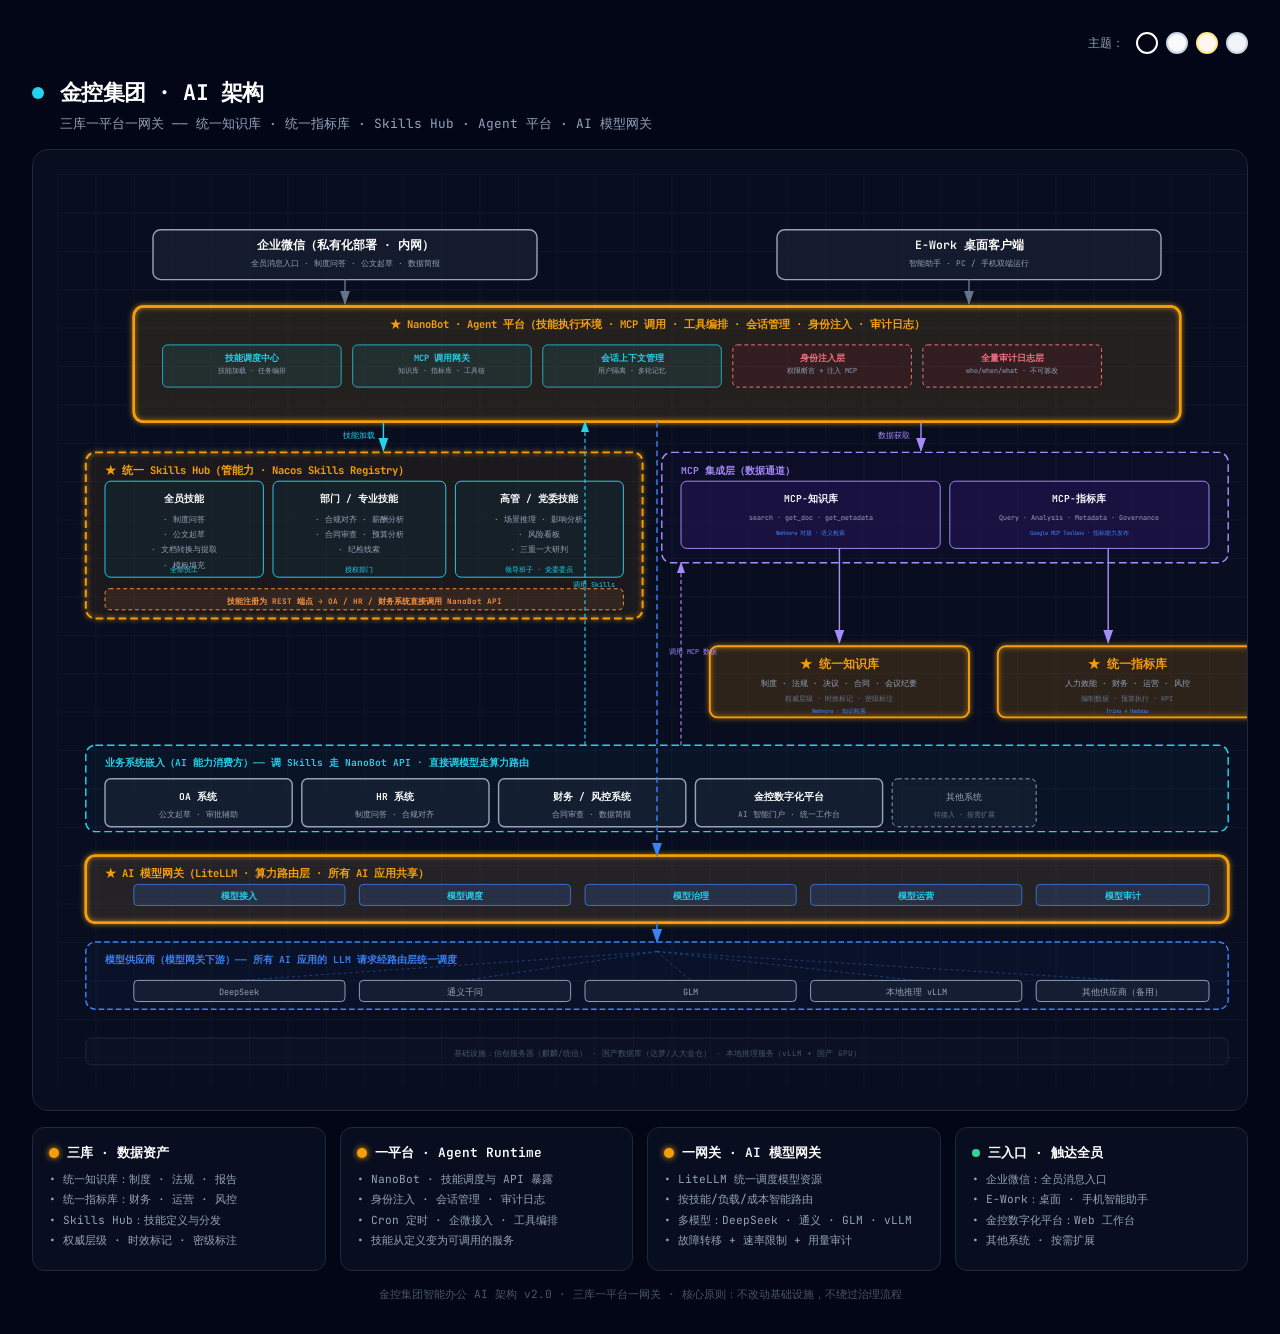
==== commit 65999b57: "Revert "改版：全站统一到 DESIGN.md 的暖纸面视觉系统" This reverts commit fbdf9e0016bf54109d290dbfa7b392d07c96a6c1." ====
--- a/AI-Architecture.html
+++ b/AI-Architecture.html
@@ -1,21 +1,90 @@
 <!DOCTYPE html>
-<html lang="zh-CN">
+<html lang="zh-CN" data-theme="dark">
 <head>
   <meta charset="UTF-8">
   <meta name="viewport" content="width=device-width, initial-scale=1.0">
   <title>金控集团 · AI 架构</title>
-  <link rel="preconnect" href="https://fonts.gstatic.com" crossorigin>
-  <link rel="stylesheet" href="assets/site.css">
-  <script>document.documentElement.classList.add('js');</script>
+  <link href="https://fonts.googleapis.com/css2?family=JetBrains+Mono:wght@400;500;600;700&display=swap" rel="stylesheet">
+  <style>
+    :root {
+      --bg: #020617; --bg-card: rgba(15, 23, 42, 0.5); --bg-card-solid: #0f172a;
+      --border: #1e293b; --text: #ffffff; --text-secondary: #94a3b8; --text-muted: #475569;
+      --svg-filter: none; --card-hover: rgba(30, 41, 59, 0.5);
+    }
+    [data-theme="light"] {
+      --bg: #f8fafc; --bg-card: rgba(255, 255, 255, 0.85); --bg-card-solid: #ffffff;
+      --border: #e2e8f0; --text: #1e293b; --text-secondary: #64748b; --text-muted: #94a3b8;
+      --svg-filter: invert(1) hue-rotate(180deg) brightness(1.05); --card-hover: rgba(241, 245, 249, 0.8);
+    }
+    [data-theme="warm"] {
+      --bg: #fef7ed; --bg-card: rgba(255, 251, 245, 0.9); --bg-card-solid: #fffbf5;
+      --border: #fde68a; --text: #3b2f1e; --text-secondary: #78716c; --text-muted: #a8a29e;
+      --svg-filter: invert(1) hue-rotate(170deg) brightness(1.05) saturate(0.85); --card-hover: rgba(253, 230, 138, 0.3);
+    }
+    [data-theme="cool"] {
+      --bg: #f0f4f8; --bg-card: rgba(248, 250, 252, 0.9); --bg-card-solid: #f8fafc;
+      --border: #cbd5e1; --text: #1a2a3a; --text-secondary: #64748b; --text-muted: #94a3b8;
+      --svg-filter: invert(1) hue-rotate(190deg) brightness(1.05); --card-hover: rgba(203, 213, 225, 0.4);
+    }
+    @media print {
+      :root, [data-theme] {
+        --bg: #ffffff; --bg-card: rgba(255, 255, 255, 0.95); --bg-card-solid: #ffffff;
+        --border: #d4d4d8; --text: #18181b; --text-secondary: #52525b; --text-muted: #a1a1aa;
+        --svg-filter: invert(1) hue-rotate(180deg) brightness(1.08) contrast(0.95);
+      }
+      body { padding: 0; } .theme-bar { display: none !important; }
+    }
+    * { margin: 0; padding: 0; box-sizing: border-box; }
+    body {
+      font-family: 'JetBrains Mono', 'Microsoft YaHei', monospace;
+      background: var(--bg); min-height: 100vh; padding: 2rem; color: var(--text);
+      transition: background 0.3s, color 0.3s;
+    }
+    .container { max-width: 1350px; margin: 0 auto; }
+    .theme-bar { display: flex; align-items: center; justify-content: flex-end; gap: 0.5rem; margin-bottom: 1.5rem; }
+    .theme-bar span { font-size: 0.75rem; color: var(--text-secondary); margin-right: 0.25rem; }
+    .theme-btn { width: 22px; height: 22px; border-radius: 50%; border: 2px solid transparent; cursor: pointer; transition: border-color 0.2s, transform 0.2s; padding: 0; }
+    .theme-btn:hover { transform: scale(1.15); }
+    .theme-btn.active { border-color: var(--text); }
+    .theme-btn.dark  { background: #020617; }
+    .theme-btn.light { background: #f8fafc; border: 2px solid #cbd5e1; }
+    .theme-btn.warm  { background: #fef7ed; border: 2px solid #fde68a; }
+    .theme-btn.cool  { background: #f0f4f8; border: 2px solid #cbd5e1; }
+    .header { margin-bottom: 1rem; }
+    .header-row { display: flex; align-items: center; gap: 1rem; margin-bottom: 0.5rem; }
+    .pulse-dot { width: 12px; height: 12px; background: #22d3ee; border-radius: 50%; animation: pulse 2s infinite; }
+    @keyframes pulse { 0%, 100% { opacity: 1; } 50% { opacity: 0.5; } }
+    h1 { font-size: 1.35rem; font-weight: 700; letter-spacing: -0.025em; }
+    .subtitle { color: var(--text-secondary); font-size: 0.8rem; margin-left: 1.75rem; }
+    .diagram-container {
+      background: var(--bg-card); border-radius: 1rem; border: 1px solid var(--border);
+      padding: 1.5rem; overflow-x: auto; transition: background 0.3s, border-color 0.3s;
+    }
+    .diagram-container svg { width: 100%; min-width: 1200px; display: block; filter: var(--svg-filter); transition: filter 0.4s; }
+    .cards { display: grid; grid-template-columns: repeat(4, 1fr); gap: 0.875rem; margin-top: 1rem; }
+    .card { background: var(--bg-card); border-radius: 0.75rem; border: 1px solid var(--border); padding: 1rem; transition: background 0.3s, border-color 0.3s; }
+    .card:hover { background: var(--card-hover); }
+    .card-header { display: flex; align-items: center; gap: 0.5rem; margin-bottom: 0.625rem; }
+    .card-dot { width: 8px; height: 8px; border-radius: 50%; flex-shrink: 0; }
+    .card-dot.highlight { width: 10px; height: 10px; background: #f59e0b; box-shadow: 0 0 6px #f59e0b; }
+    .card-dot.cyan { background: #22d3ee; } .card-dot.emerald { background: #34d399; }
+    .card-dot.violet { background: #a78bfa; } .card-dot.orange { background: #fb923c; }
+    .card-dot.rose { background: #fb7185; } .card-dot.blue { background: #3b82f6; }
+    .card h3 { font-size: 0.8rem; font-weight: 600; }
+    .card ul { list-style: none; color: var(--text-secondary); font-size: 0.7rem; }
+    .card li { margin-bottom: 0.3rem; line-height: 1.4; }
+    .footer { text-align: center; margin-top: 1rem; color: var(--text-muted); font-size: 0.7rem; }
+  </style>
 </head>
-<body class="doc">
-  <nav class="site-nav">
-    <a class="site-mark" href="index.html"><span class="dot"></span>Talks</a>
-    <ul class="site-links">
-      <li><a href="index.html">索引</a></li>
-      <li><a href="https://github.com/Peanut-Rice/Talks" target="_blank" rel="noreferrer">GitHub</a></li>
-    </ul>
-  </nav>
+<body>
+  <div class="theme-bar">
+    <span>主题：</span>
+    <button class="theme-btn dark active" onclick="setTheme('dark')" title="深邃黑"></button>
+    <button class="theme-btn light"       onclick="setTheme('light')" title="典雅白"></button>
+    <button class="theme-btn warm"        onclick="setTheme('warm')" title="暖米白"></button>
+    <button class="theme-btn cool"        onclick="setTheme('cool')" title="冷灰白"></button>
+  </div>
+
   <div class="container">
     <div class="header">
       <div class="header-row">
@@ -25,12 +94,11 @@
       <p class="subtitle">三库一平台一网关 —— 统一知识库 · 统一指标库 · Skills Hub · Agent 平台 · AI 模型网关</p>
     </div>
     <div class="diagram-container">
-    <!-- taste-skill-ignore: 图版内部（SVG 插画）的符号是图例标记，不是页面 UI 表情。 -->
       <svg viewBox="0 0 1250 950">
         <defs>
           <marker id="arrow-slate" markerWidth="10" markerHeight="7" refX="9" refY="3.5" orient="auto"><polygon points="0 0, 10 3.5, 0 7" fill="#64748b"/></marker>
           <marker id="arrow-cyan" markerWidth="10" markerHeight="7" refX="9" refY="3.5" orient="auto"><polygon points="0 0, 10 3.5, 0 7" fill="#22d3ee"/></marker>
-          <marker id="arrow-violet" markerWidth="10" markerHeight="7" refX="9" refY="3.5" orient="auto"><polygon points="0 0, 10 3.5, 0 7" fill="#f59e0b"/></marker>
+          <marker id="arrow-violet" markerWidth="10" markerHeight="7" refX="9" refY="3.5" orient="auto"><polygon points="0 0, 10 3.5, 0 7" fill="#a78bfa"/></marker>
           <marker id="arrow-blue" markerWidth="10" markerHeight="7" refX="9" refY="3.5" orient="auto"><polygon points="0 0, 10 3.5, 0 7" fill="#3b82f6"/></marker>
           <filter id="glow-amber">
             <feGaussianBlur stdDeviation="3" result="blur"/>
@@ -57,7 +125,7 @@
         <!-- LAYER 2: NanoBot · Agent 平台 -->
         <rect x="80" y="138" width="1090" height="120" rx="10" fill="rgba(245, 158, 11, 0.06)" stroke="#f59e0b" stroke-width="2.5" filter="url(#glow-amber)"/>
         <rect x="80" y="138" width="1090" height="120" rx="10" fill="rgba(6, 78, 59, 0.04)" stroke="#f59e0b" stroke-width="2.5"/>
-        <text x="625" y="160" fill="#f59e0b" font-size="11" font-weight="700" text-anchor="middle">★ NanoBot · Agent 平台（技能执行环境 · MCP 调用 · 工具编排 · 会话管理 · 身份注入 · 审计日志）</text> <!-- taste-skill-ignore: 图版内图例符号 -->
+        <text x="625" y="160" fill="#f59e0b" font-size="11" font-weight="700" text-anchor="middle">★ NanoBot · Agent 平台（技能执行环境 · MCP 调用 · 工具编排 · 会话管理 · 身份注入 · 审计日志）</text>
 
         <rect x="110" y="178" width="186" height="44" rx="5" fill="rgba(34, 211, 238, 0.08)" stroke="#22d3ee" stroke-width="0.8"/>
         <text x="203" y="195" fill="#22d3ee" font-size="9" font-weight="600" text-anchor="middle">技能调度中心</text>
@@ -83,12 +151,12 @@
         <line x1="340" y1="258" x2="340" y2="288" stroke="#22d3ee" stroke-width="1.5" marker-end="url(#arrow-cyan)"/>
         <text x="298" y="275" fill="#22d3ee" font-size="8">技能加载</text>
 
-        <line x1="900" y1="258" x2="900" y2="288" stroke="#f59e0b" stroke-width="1.5" marker-end="url(#arrow-violet)"/>
-        <text x="855" y="275" fill="#f59e0b" font-size="8">数据获取</text>
+        <line x1="900" y1="258" x2="900" y2="288" stroke="#a78bfa" stroke-width="1.5" marker-end="url(#arrow-violet)"/>
+        <text x="855" y="275" fill="#a78bfa" font-size="8">数据获取</text>
 
         <!-- LAYER 3: 双列（Skills Hub + MCP） -->
         <rect x="30" y="290" width="580" height="173" rx="10" fill="rgba(245, 158, 11, 0.04)" stroke="#f59e0b" stroke-width="2" stroke-dasharray="8,4" filter="url(#glow-amber)"/>
-        <text x="50" y="312" fill="#f59e0b" font-size="11" font-weight="700">★ 统一 Skills Hub（管能力 · Nacos Skills Registry）</text> <!-- taste-skill-ignore: 图版内图例符号 -->
+        <text x="50" y="312" fill="#f59e0b" font-size="11" font-weight="700">★ 统一 Skills Hub（管能力 · Nacos Skills Registry）</text>
 
         <rect x="50" y="320" width="165" height="100" rx="6" fill="rgba(8, 51, 68, 0.3)" stroke="#22d3ee" stroke-width="1"/>
         <text x="132" y="342" fill="white" font-size="10" font-weight="600" text-anchor="middle">全员技能</text>
@@ -116,32 +184,32 @@
         <text x="320" y="448" fill="#fb923c" font-size="8" font-weight="600" text-anchor="middle">技能注册为 REST 端点 → OA / HR / 财务系统直接调用 NanoBot API</text>
 
         <!-- MCP 集成层 -->
-        <rect x="630" y="290" width="590" height="115" rx="10" fill="rgba(76, 29, 149, 0.06)" stroke="#f59e0b" stroke-width="1.5" stroke-dasharray="8,4"/>
-        <text x="650" y="312" fill="#f59e0b" font-size="10" font-weight="600">MCP 集成层（数据通道）</text>
-
-        <rect x="650" y="320" width="270" height="70" rx="6" fill="rgba(76, 29, 149, 0.22)" stroke="#f59e0b" stroke-width="1"/>
+        <rect x="630" y="290" width="590" height="115" rx="10" fill="rgba(76, 29, 149, 0.06)" stroke="#a78bfa" stroke-width="1.5" stroke-dasharray="8,4"/>
+        <text x="650" y="312" fill="#a78bfa" font-size="10" font-weight="600">MCP 集成层（数据通道）</text>
+
+        <rect x="650" y="320" width="270" height="70" rx="6" fill="rgba(76, 29, 149, 0.22)" stroke="#a78bfa" stroke-width="1"/>
         <text x="785" y="342" fill="white" font-size="10" font-weight="600" text-anchor="middle">MCP-知识库</text>
         <text x="785" y="360" fill="#94a3b8" font-size="7" text-anchor="middle">search · get_doc · get_metadata</text>
         <text x="785" y="376" fill="#3b82f6" font-size="6" text-anchor="middle">WeKnora 对接 · 语义检索</text>
 
-        <rect x="930" y="320" width="270" height="70" rx="6" fill="rgba(76, 29, 149, 0.22)" stroke="#f59e0b" stroke-width="1"/>
+        <rect x="930" y="320" width="270" height="70" rx="6" fill="rgba(76, 29, 149, 0.22)" stroke="#a78bfa" stroke-width="1"/>
         <text x="1065" y="342" fill="white" font-size="10" font-weight="600" text-anchor="middle">MCP-指标库</text>
         <text x="1065" y="360" fill="#94a3b8" font-size="7" text-anchor="middle">Query · Analysis · Metadata · Governance</text>
         <text x="1065" y="376" fill="#3b82f6" font-size="6" text-anchor="middle">Google MCP Toolbox · 指标能力发布</text>
 
-        <line x1="815" y1="390" x2="815" y2="488" stroke="#f59e0b" stroke-width="1.5" marker-end="url(#arrow-violet)"/>
-        <line x1="1095" y1="390" x2="1095" y2="488" stroke="#f59e0b" stroke-width="1.5" marker-end="url(#arrow-violet)"/>
+        <line x1="815" y1="390" x2="815" y2="488" stroke="#a78bfa" stroke-width="1.5" marker-end="url(#arrow-violet)"/>
+        <line x1="1095" y1="390" x2="1095" y2="488" stroke="#a78bfa" stroke-width="1.5" marker-end="url(#arrow-violet)"/>
 
 
         <!-- 知识库 + 指标库 -->
         <rect x="680" y="492" width="270" height="74" rx="8" fill="rgba(245, 158, 11, 0.08)" stroke="#f59e0b" stroke-width="2" filter="url(#glow-amber)"/>
-        <text x="815" y="515" fill="#f59e0b" font-size="12" font-weight="700" text-anchor="middle">★ 统一知识库</text> <!-- taste-skill-ignore: 图版内图例符号 -->
+        <text x="815" y="515" fill="#f59e0b" font-size="12" font-weight="700" text-anchor="middle">★ 统一知识库</text>
         <text x="815" y="533" fill="#94a3b8" font-size="8" text-anchor="middle">制度 · 法规 · 决议 · 合同 · 会议纪要</text>
         <text x="815" y="549" fill="#64748b" font-size="7" text-anchor="middle">权威层级 · 时效标记 · 密级标注</text>
         <text x="815" y="561" fill="#3b82f6" font-size="6" text-anchor="middle">WeKnora · 知识检索</text>
 
         <rect x="980" y="492" width="270" height="74" rx="8" fill="rgba(245, 158, 11, 0.08)" stroke="#f59e0b" stroke-width="2" filter="url(#glow-amber)"/>
-        <text x="1115" y="515" fill="#f59e0b" font-size="12" font-weight="700" text-anchor="middle">★ 统一指标库</text> <!-- taste-skill-ignore: 图版内图例符号 -->
+        <text x="1115" y="515" fill="#f59e0b" font-size="12" font-weight="700" text-anchor="middle">★ 统一指标库</text>
         <text x="1115" y="533" fill="#94a3b8" font-size="8" text-anchor="middle">人力效能 · 财务 · 运营 · 风控</text>
         <text x="1115" y="549" fill="#64748b" font-size="7" text-anchor="middle">编制数据 · 预算执行 · KPI</text>
         <text x="1115" y="561" fill="#3b82f6" font-size="6" text-anchor="middle">Trino → Hadoop</text>
@@ -174,15 +242,15 @@
         <!-- 业务系统 → 上层连接线 -->
         <line x1="550" y1="595" x2="550" y2="258" stroke="#22d3ee" stroke-width="1.2" stroke-dasharray="4,3" marker-end="url(#arrow-cyan)"/>
         <text x="538" y="430" fill="#22d3ee" font-size="7">调用 Skills</text>
-        <line x1="650" y1="595" x2="650" y2="405" stroke="#f59e0b" stroke-width="1.2" stroke-dasharray="4,3" marker-end="url(#arrow-violet)"/>
-        <text x="638" y="500" fill="#f59e0b" font-size="7">调用 MCP 数据</text>
+        <line x1="650" y1="595" x2="650" y2="405" stroke="#a78bfa" stroke-width="1.2" stroke-dasharray="4,3" marker-end="url(#arrow-violet)"/>
+        <text x="638" y="500" fill="#a78bfa" font-size="7">调用 MCP 数据</text>
 
 
 
         <!-- LAYER 5: AI 模型网关 -->
         <rect x="30" y="710" width="1190" height="70" rx="10" fill="rgba(245, 158, 11, 0.06)" stroke="#f59e0b" stroke-width="2.5" filter="url(#glow-amber)"/>
         <rect x="30" y="710" width="1190" height="70" rx="10" fill="rgba(59, 130, 246, 0.04)" stroke="#f59e0b" stroke-width="2.5"/>
-        <text x="50" y="732" fill="#f59e0b" font-size="11" font-weight="700">★ AI 模型网关（LiteLLM · 算力路由层 · 所有 AI 应用共享）</text> <!-- taste-skill-ignore: 图版内图例符号 -->
+        <text x="50" y="732" fill="#f59e0b" font-size="11" font-weight="700">★ AI 模型网关（LiteLLM · 算力路由层 · 所有 AI 应用共享）</text>
 
         <rect x="80" y="740" width="220" height="22" rx="4" fill="rgba(59, 130, 246, 0.15)" stroke="#3b82f6" stroke-width="0.8"/>
         <text x="190" y="755" fill="#22d3ee" font-size="9" font-weight="600" text-anchor="middle">模型接入</text>
@@ -241,6 +309,8 @@
     <p class="footer">金控集团智能办公 AI 架构 v2.0 · 三库一平台一网关 · 核心原则：不改动基础设施，不绕过治理流程</p>
   </div>
 
-  <script src="assets/site.js"></script>
+  <script>
+    function setTheme(n){document.documentElement.setAttribute('data-theme',n);document.querySelectorAll('.theme-btn').forEach(b=>b.classList.remove('active'));document.querySelector(`.theme-btn.${n}`).classList.add('active');}
+  </script>
 </body>
 </html>
